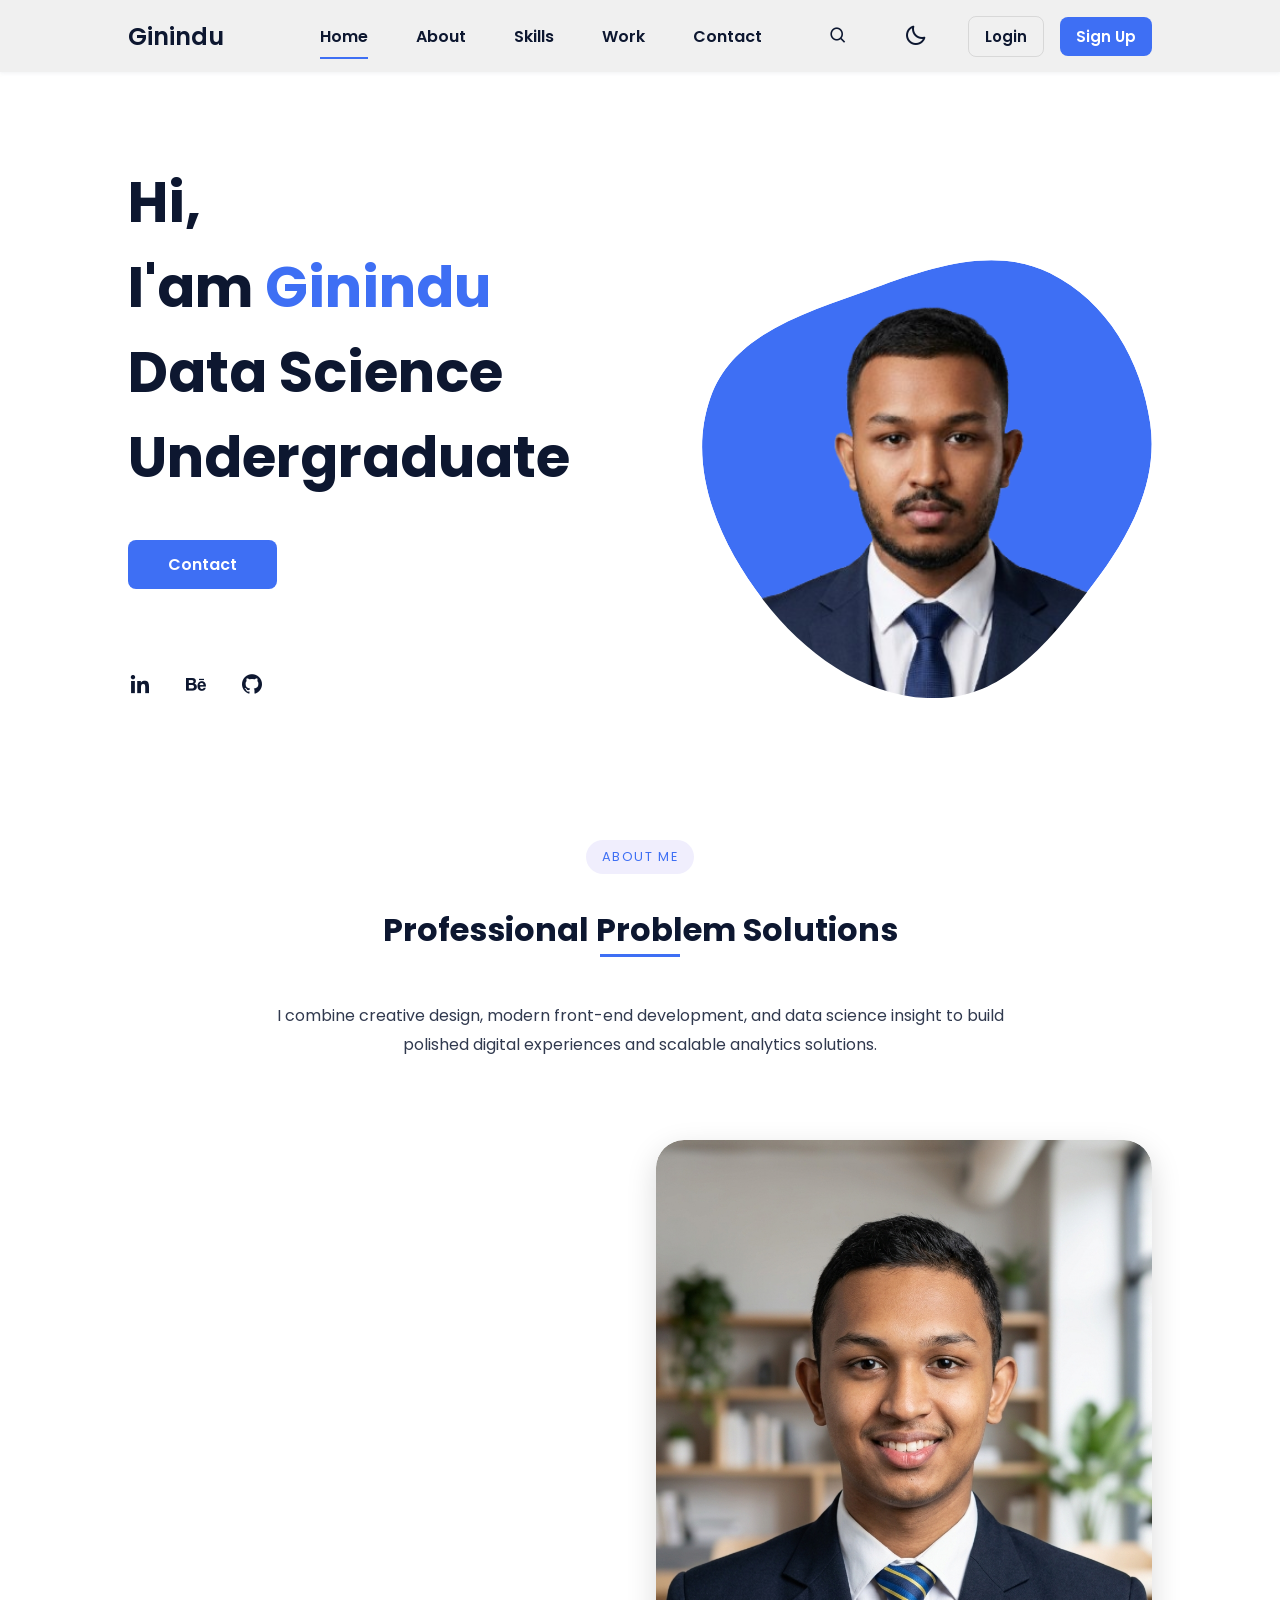
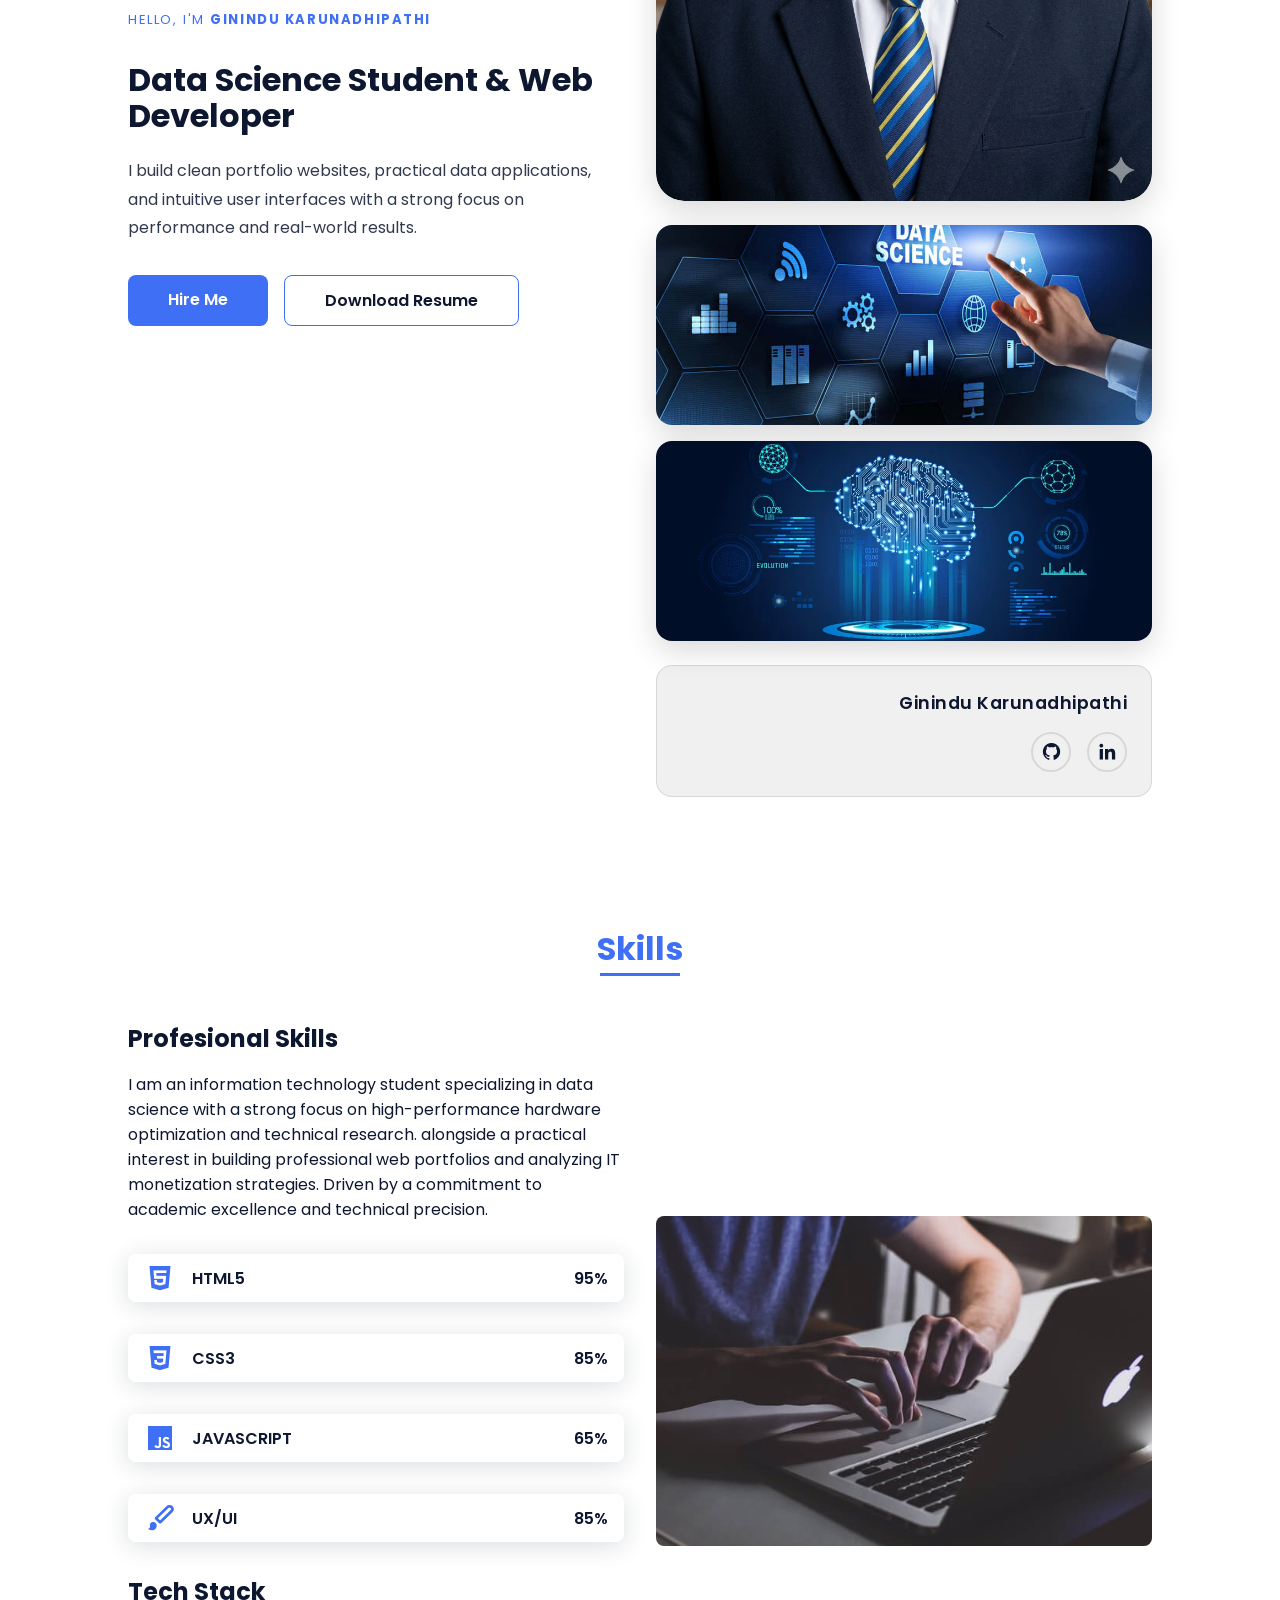
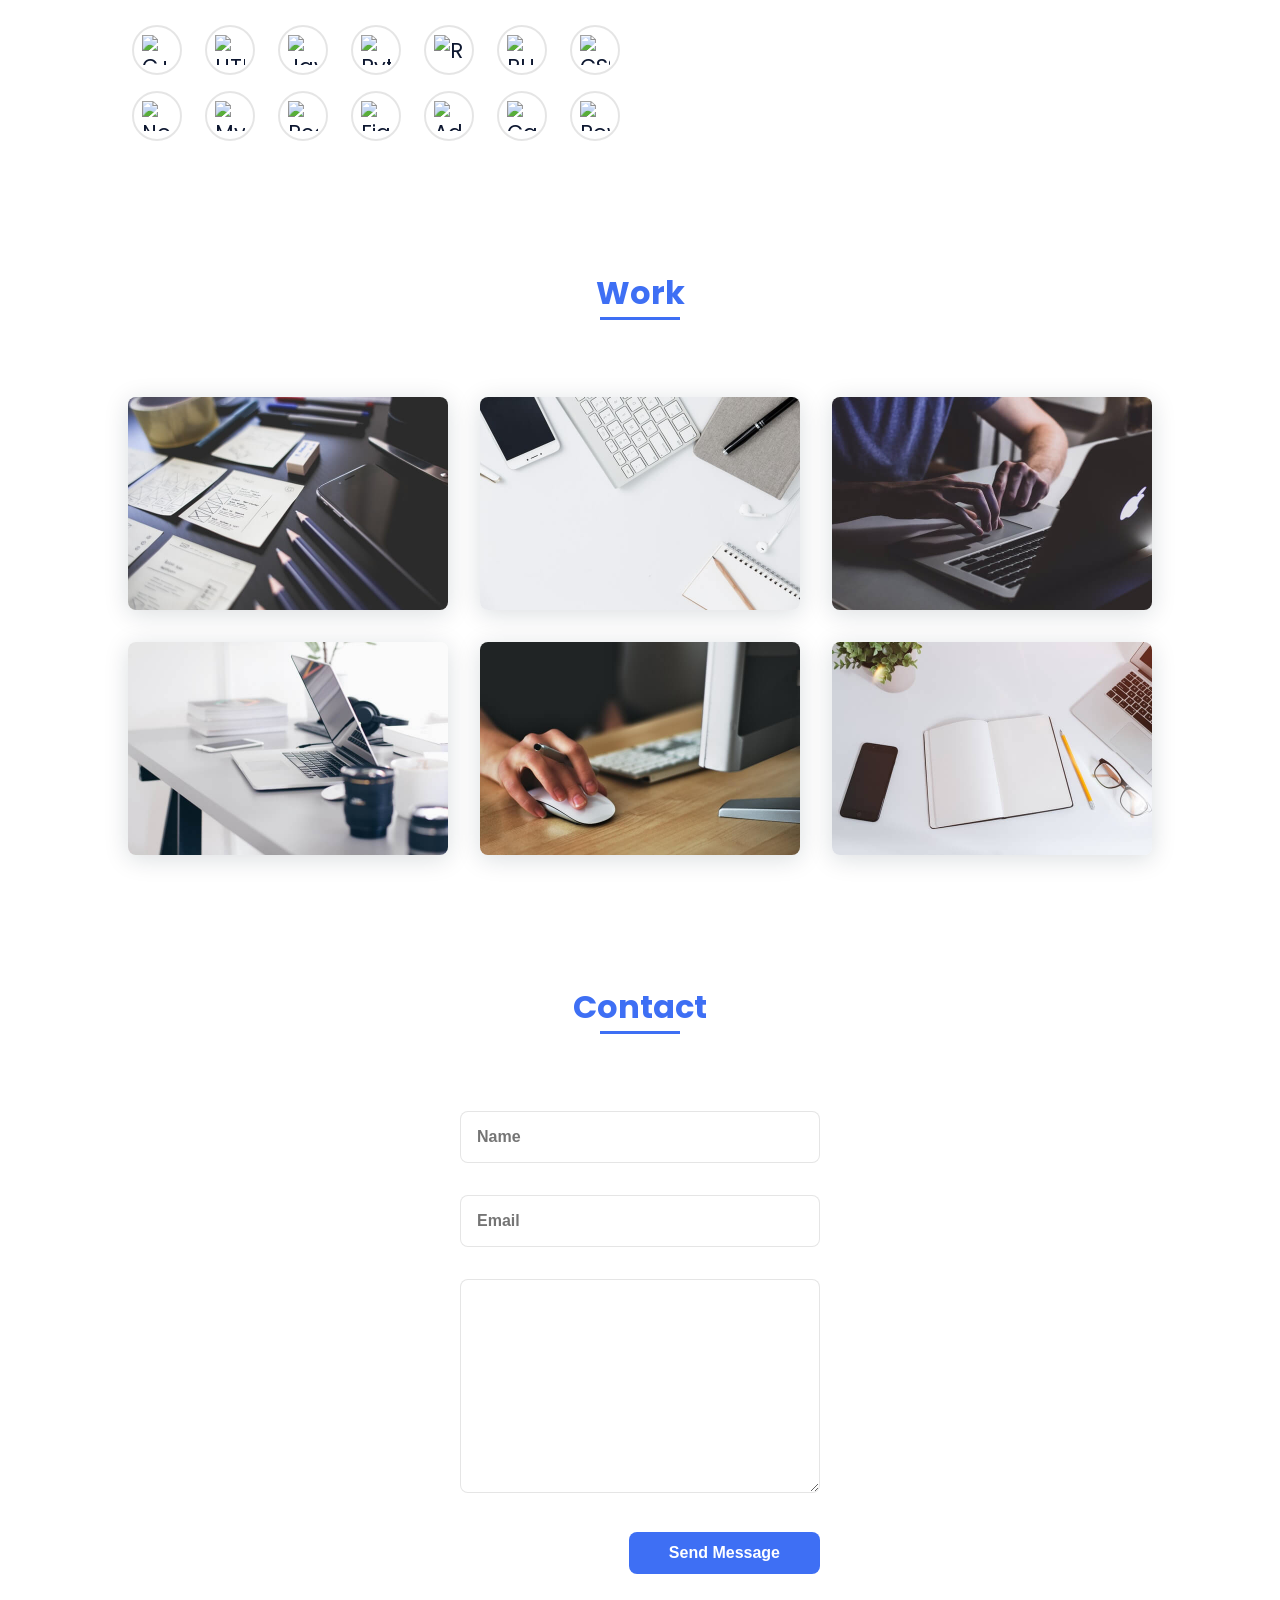
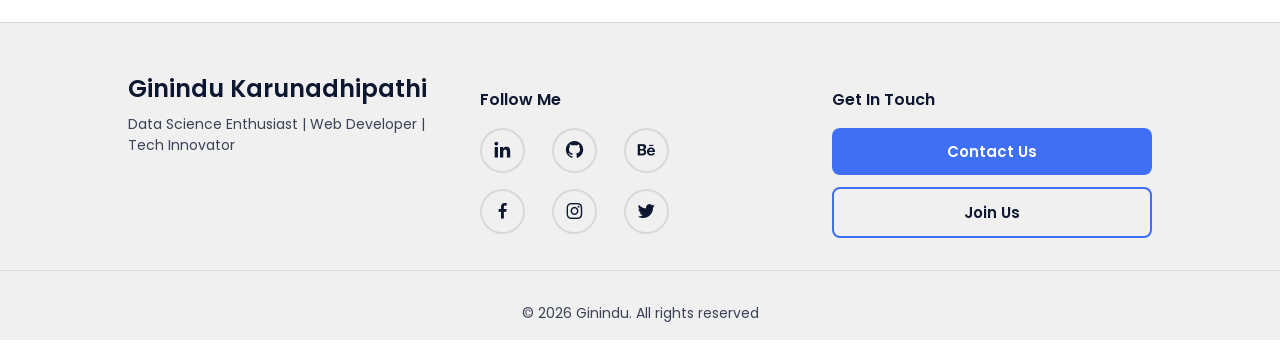
==== index.html @ 741366dd "Refactor About section markup and styles Simplify and modernize the About section: replace the verbo" ====
<!DOCTYPE html>
<html lang="en">
    <head>
        <meta charset="UTF-8">
        <meta name="viewport" content="width=device-width, initial-scale=1.0">

        <link rel="stylesheet" href="assets/css/styles.css">

        <!-- =====BOX ICONS===== -->
        <link href='https://cdn.jsdelivr.net/npm/boxicons@2.0.5/css/boxicons.min.css' rel='stylesheet'>

        <title>Portfolio website complete</title>
    </head>
    <body>
        <!--===== HEADER =====-->
        <header class="l-header">
            <nav class="nav bd-grid">
                <div class="nav__logo-container">
                    <a href="#" class="nav__logo">Ginindu</a>
                </div>

                <div class="nav__menu" id="nav-menu">
                    <ul class="nav__list">
                        <li class="nav__item"><a href="#home" class="nav__link active-link">Home</a></li>
                        <li class="nav__item"><a href="#about" class="nav__link">About</a></li>
                        <li class="nav__item"><a href="#skills" class="nav__link">Skills</a></li>
                        <li class="nav__item"><a href="#work" class="nav__link">Work</a></li>
                        <li class="nav__item"><a href="#contact" class="nav__link">Contact</a></li>
                    </ul>
                </div>

                <div class="nav__right">
                    <div class="nav__search">
                        <input type="text" placeholder="Search..." class="search__input" id="search-input">
                        <i class='bx bx-search search__icon' id="search-icon"></i>
                    </div>

                    <div class="nav__theme">
                        <button class="theme-toggle" id="theme-toggle" aria-label="Toggle theme">
                            <i class='bx bx-moon theme-icon' id="theme-icon"></i>
                        </button>
                    </div>

                    <div class="nav__auth">
                        <a href="login.html" class="nav__auth-link nav__auth-login">Login</a>
                        <a href="signup.html" class="nav__auth-link nav__auth-signup">Sign Up</a>
                    </div>
                </div>

                <div class="nav__toggle" id="nav-toggle">
                    <i class='bx bx-menu'></i>
                </div>
            </nav>
        </header>

        <main class="l-main">
            <!--===== HOME =====-->
            <section class="home bd-grid" id="home">
                <div class="home__data">
                    <h1 class="home__title">Hi,<br>I'am <span class="home__title-color">Ginindu</span><br> Data Science <br>Undergraduate</h1>

                    <a href="#" class="button">Contact</a>
                </div>

                <div class="home__social">
                    <a href="https://www.linkedin.com/in/ginindu-karunadhipathi/" target="_blank" class="home__social-icon">
                        <i class='bx bxl-linkedin'></i>
                    </a>
                    <a href="https://www.behance.net/ginindukarunadhipathi" target="_blank" class="home__social-icon"><i class='bx bxl-behance' ></i></a>
                    <a href="https://github.com/Ginindu" target="_blank" class="home__social-icon"><i class='bx bxl-github' ></i></a>
                </div>

                <div class="home__img">
    <svg class="home__blob" viewBox="0 0 479 467" xmlns="http://www.w3.org/2000/svg" xmlns:xlink="http://www.w3.org/1999/xlink">
        <mask id="mask0" mask-type="alpha">
            <path d="M9.19024 145.964C34.0253 76.5814 114.865 54.7299 184.111 29.4823C245.804 6.98884 311.86 -14.9503 370.735 14.143C431.207 44.026 467.948 107.508 477.191 174.311C485.897 237.229 454.931 294.377 416.506 344.954C373.74 401.245 326.068 462.801 255.442 466.189C179.416 469.835 111.552 422.137 65.1576 361.805C17.4835 299.81 -17.1617 219.583 9.19024 145.964Z"/>
        </mask>
        <g mask="url(#mask0)">
            <path d="M9.19024 145.964C34.0253 76.5814 114.865 54.7299 184.111 29.4823C245.804 6.98884 311.86 -14.9503 370.735 14.143C431.207 44.026 467.948 107.508 477.191 174.311C485.897 237.229 454.931 294.377 416.506 344.954C373.74 401.245 326.068 462.801 255.442 466.189C179.416 469.835 111.552 422.137 65.1576 361.805C17.4835 299.81 -17.1617 219.583 9.19024 145.964Z"/>
            
            <!-- Insert your image here -->
            <image class="home__blob-img" x="0" y="0" xlink:href="assets/img/perfil.png" />
        </g>
    </svg>
</div>
                    </svg>
                </div>
            </section>

            <!--===== ABOUT =====-->
            <section class="about section" id="about">
                <div class="about__header">
                    <span class="about__tag">About Me</span>
                    <h2 class="section-title about__title">Professional Problem Solutions</h2>
                    <p class="about__description">I combine creative design, modern front-end development, and data science insight to build polished digital experiences and scalable analytics solutions.</p>
                </div>

                <div class="about__container bd-grid">
                    <div class="about__content">
                        <p class="about__intro">Hello, I'm <strong>Ginindu Karunadhipathi</strong></p>
                        <h3 class="about__role">Data Science Student & Web Developer</h3>
                        <p class="about__text">I build clean portfolio websites, practical data applications, and intuitive user interfaces with a strong focus on performance and real-world results.</p>

                        <div class="about__actions">
                            <a href="#contact" class="button">Hire Me</a>
                            <a href="signup.html" class="button button--secondary">Download Resume</a>
                        </div>
                    </div>

                    <div class="about__side">
                        <div class="about__image-wrap">
                            <div class="about__image-bg"></div>
                            <img src="assets/img/about.png" alt="Ginindu" class="about__image">
                        </div>

                        <div class="about__banners">
                            <div class="about__banner about__banner--1">
                                <img src="assets/img/datascience.jpg" alt="Data Science" class="banner__img">
                            </div>
                            <div class="about__banner about__banner--2">
                                <img src="assets/img/artificial.jpg" alt="Artificial Intelligence" class="banner__img">
                            </div>
                        </div>

                        <div class="about__footer">
                            <h4 class="about__footer-name">Ginindu Karunadhipathi</h4>
                            <div class="about__footer-social">
                                <a href="https://github.com/Ginindu" target="_blank" class="footer-social-link" title="GitHub">
                                    <i class='bx bxl-github'></i>
                                </a>
                                <a href="https://www.linkedin.com/in/ginindu-karunadhipathi/" target="_blank" class="footer-social-link" title="LinkedIn">
                                    <i class='bx bxl-linkedin'></i>
                                </a>
                            </div>
                        </div>
                    </div>
                </div>
            </section>

            <!--===== SKILLS =====-->
            <section class="skills section" id="skills">
                <h2 class="section-title">Skills</h2>

                <div class="skills__container bd-grid">          
                    <div>
                        <h2 class="skills__subtitle">Profesional Skills</h2>
                        <p class="skills__text">I am an information technology student specializing in data science with a strong focus on high-performance hardware optimization and technical research. alongside a practical interest in building professional web portfolios and analyzing IT monetization strategies. Driven by a commitment to academic excellence and technical precision.</p>
                        <div class="skills__data">
                            <div class="skills__names">
                                <i class='bx bxl-html5 skills__icon'></i>
                                <span class="skills__name">HTML5</span>
                            </div>
                            <div class="skills__bar skills__html">

                            </div>
                            <div>
                                <span class="skills__percentage">95%</span>
                            </div>
                        </div>
                        <div class="skills__data">
                            <div class="skills__names">
                                <i class='bx bxl-css3 skills__icon'></i>
                                <span class="skills__name">CSS3</span>
                            </div>
                            <div class="skills__bar skills__css">
                                
                            </div>
                            <div>
                                <span class="skills__percentage">85%</span>
                            </div>
                        </div>
                        <div class="skills__data">
                            <div class="skills__names">
                                <i class='bx bxl-javascript skills__icon' ></i>
                                <span class="skills__name">JAVASCRIPT</span>
                            </div>
                            <div class="skills__bar skills__js">
                                
                            </div>
                            <div>
                                <span class="skills__percentage">65%</span>
                            </div>
                        </div>
                        <div class="skills__data">
                            <div class="skills__names">
                                <i class='bx bxs-paint skills__icon'></i>
                                <span class="skills__name">UX/UI</span>
                            </div>
                            <div class="skills__bar skills__ux">
                                
                            </div>
                            <div>
                                <span class="skills__percentage">85%</span>
                            </div>
                        </div>

                        <h2 class="skills__subtitle">Tech Stack</h2>
                        <div class="tech-stack__container bd-grid">
                            <div class="tech-item">
                                <img src="https://cdn.jsdelivr.net/gh/devicons/devicon/icons/cplusplus/cplusplus-original.svg" alt="C++" class="tech-logo">
                                <span class="tech-name">C++</span>
                            </div>
                            <div class="tech-item">
                                <img src="https://cdn.jsdelivr.net/gh/devicons/devicon/icons/html5/html5-original.svg" alt="HTML5" class="tech-logo">
                                <span class="tech-name">HTML5</span>
                            </div>
                            <div class="tech-item">
                                <img src="https://cdn.jsdelivr.net/gh/devicons/devicon/icons/javascript/javascript-original.svg" alt="JavaScript" class="tech-logo">
                                <span class="tech-name">JavaScript</span>
                            </div>
                            <div class="tech-item">
                                <img src="https://cdn.jsdelivr.net/gh/devicons/devicon/icons/python/python-original.svg" alt="Python" class="tech-logo">
                                <span class="tech-name">Python</span>
                            </div>
                            <div class="tech-item">
                                <img src="https://cdn.jsdelivr.net/gh/devicons/devicon/icons/r/r-original.svg" alt="R" class="tech-logo">
                                <span class="tech-name">R</span>
                            </div>
                            <div class="tech-item">
                                <img src="https://cdn.jsdelivr.net/gh/devicons/devicon/icons/php/php-original.svg" alt="PHP" class="tech-logo">
                                <span class="tech-name">PHP</span>
                            </div>
                            <div class="tech-item">
                                <img src="https://cdn.jsdelivr.net/gh/devicons/devicon/icons/css3/css3-original.svg" alt="CSS3" class="tech-logo">
                                <span class="tech-name">CSS3</span>
                            </div>
                            <div class="tech-item">
                                <img src="https://cdn.jsdelivr.net/gh/devicons/devicon/icons/nodejs/nodejs-original.svg" alt="NodeJS" class="tech-logo">
                                <span class="tech-name">NodeJS</span>
                            </div>
                            <div class="tech-item">
                                <img src="https://cdn.jsdelivr.net/gh/devicons/devicon/icons/mysql/mysql-original.svg" alt="MySQL" class="tech-logo">
                                <span class="tech-name">MySQL</span>
                            </div>
                            <div class="tech-item">
                                <img src="https://cdn.jsdelivr.net/gh/devicons/devicon/icons/react/react-original.svg" alt="React" class="tech-logo">
                                <span class="tech-name">React</span>
                            </div>
                            <div class="tech-item">
                                <img src="https://cdn.jsdelivr.net/gh/devicons/devicon/icons/figma/figma-original.svg" alt="Figma" class="tech-logo">
                                <span class="tech-name">Figma</span>
                            </div>
                            <div class="tech-item">
                                <img src="https://cdn.jsdelivr.net/gh/devicons/devicon/icons/photoshop/photoshop-plain.svg" alt="Adobe Photoshop" class="tech-logo">
                                <span class="tech-name">Adobe Photoshop</span>
                            </div>
                            <div class="tech-item">
                                <img src="https://cdn.jsdelivr.net/gh/devicons/devicon/icons/canva/canva-original.svg" alt="Canva" class="tech-logo">
                                <span class="tech-name">Canva</span>
                            </div>
                            <div class="tech-item">
                                <img src="https://cdn.jsdelivr.net/npm/simple-icons/icons/powerbi.svg" alt="Power BI" class="tech-logo">
                                <span class="tech-name">Power BI</span>
                            </div>
                        </div>
                    </div>
                    
                    <div>              
                        <img src="assets/img/work3.jpg" alt="" class="skills__img">
                    </div>
                </div>
            </section>

            <!--===== WORK =====-->
            <section class="work section" id="work">
                <h2 class="section-title">Work</h2>

                <div class="work__container bd-grid">
                    <a href="" class="work__img">
                        <img src="assets/img/work1.jpg" alt="">
                    </a>
                    <a href="" class="work__img">
                        <img src="assets/img/work2.jpg" alt="">
                    </a>
                    <a href="" class="work__img">
                        <img src="assets/img/work3.jpg" alt="">
                    </a>
                    <a href="" class="work__img">
                        <img src="assets/img/work4.jpg" alt="">
                    </a>
                    <a href="" class="work__img">
                        <img src="assets/img/work5.jpg" alt="">
                    </a>
                    <a href="" class="work__img">
                        <img src="assets/img/work6.jpg" alt="">
                    </a>
                </div>
            </section>

            <!--===== CONTACT =====-->
            <section class="contact section" id="contact">
                <h2 class="section-title">Contact</h2>

                <div class="contact__container bd-grid">
                    <form action="" class="contact__form">
                        <input type="text" placeholder="Name" class="contact__input">
                        <input type="mail" placeholder="Email" class="contact__input">
                        <textarea name="" id="" cols="0" rows="10" class="contact__input"></textarea>
                        <input type="button" value="Send Message" class="contact__button button">
                    </form>
                </div>
            </section>
        </main>

        <!--===== FOOTER =====-->
        <footer class="footer">
            <div class="footer__container bd-grid">
                <div class="footer__content">
                    <p class="footer__title">Ginindu Karunadhipathi</p>
                    <p class="footer__subtitle">Data Science Enthusiast | Web Developer | Tech Innovator</p>
                </div>

                <div class="footer__social">
                    <h3 class="footer__section-title">Follow Me</h3>
                    <div class="footer__links">
                        <a href="https://www.linkedin.com/in/ginindu-karunadhipathi/" target="_blank" class="footer__icon" title="LinkedIn">
                            <i class='bx bxl-linkedin'></i>
                        </a>
                        <a href="https://github.com/Ginindu" target="_blank" class="footer__icon" title="GitHub">
                            <i class='bx bxl-github'></i>
                        </a>
                        <a href="https://www.behance.net/ginindukarunadhipathi" target="_blank" class="footer__icon" title="Behance">
                            <i class='bx bxl-behance'></i>
                        </a>
                        <a href="#" class="footer__icon" title="Facebook">
                            <i class='bx bxl-facebook'></i>
                        </a>
                        <a href="#" class="footer__icon" title="Instagram">
                            <i class='bx bxl-instagram'></i>
                        </a>
                        <a href="#" class="footer__icon" title="Twitter">
                            <i class='bx bxl-twitter'></i>
                        </a>
                    </div>
                </div>

                <div class="footer__actions">
                    <h3 class="footer__section-title">Get In Touch</h3>
                    <div class="footer__buttons">
                        <a href="#contact" class="button footer__button footer__button--primary">Contact Us</a>
                        <a href="signup.html" class="button footer__button footer__button--secondary">Join Us</a>
                    </div>
                </div>
            </div>

            <div class="footer__bottom">
                <p class="footer__copy">&#169; 2026 Ginindu. All rights reserved</p>
            </div>
        </footer>


        <!--===== SCROLL REVEAL =====-->
        <script src="https://unpkg.com/scrollreveal"></script>

        <!--===== MAIN JS =====-->
        <script src="assets/js/main.js"></script>
    </body>
</html>
---- assets/css/styles.css ----
/*===== GOOGLE FONTS =====*/
@import url("https://fonts.googleapis.com/css2?family=Poppins:wght@400;600;700&display=swap");
/*===== VARIABLES CSS =====*/
:root {
  --header-height: 3rem;
  --font-semi: 600;
  /*===== Colores =====*/
  /*Purple 260 - Red 355 - Blue 224 - Pink 340*/
  /* HSL color mode */
  --hue-color: 224;
  --first-color: hsl(var(--hue-color), 89%, 60%);
  --second-color: hsl(var(--hue-color), 56%, 12%);
  /*===== Theme Colors =====*/
  --bg-color: #ffffff;
  --text-color: hsl(var(--hue-color), 56%, 12%);
  --nav-bg: #f5f5f5;
  --section-bg: #ffffff;
  --header-footer-bg: #f0f0f0;
  --border-color: rgba(0, 0, 0, 0.1);
  /*===== Fuente y tipografia =====*/
  --body-font: "Poppins", sans-serif;
  --big-font-size: 2rem;
  --h2-font-size: 1.25rem;
  --normal-font-size: .938rem;
  --smaller-font-size: .75rem;
  /*===== Margenes =====*/
  --mb-2: 1rem;
  --mb-4: 2rem;
  --mb-5: 2.5rem;
  --mb-6: 3rem;
  /*===== z index =====*/
  --z-back: -10;
  --z-fixed: 100;
}

/*===== DARK THEME =====*/
[data-theme="dark"] {
  --bg-color: #1a1a1a;
  --text-color: #ffffff;
  --nav-bg: #0f0f0f;
  --section-bg: #2a2a2a;
  --header-footer-bg: #1a1a1a;
  --border-color: rgba(255, 255, 255, 0.1);
}

[data-theme="dark"] .home__social-icon {
  color: var(--text-color);
}

[data-theme="dark"] .footer__icon {
  border-color: rgba(255, 255, 255, 0.2);
}

[data-theme="dark"] .tech-logo {
  filter: brightness(1.2);
}

[data-theme="dark"] .tech-item {
  border-color: rgba(255, 255, 255, 0.2);
}

@media screen and (min-width: 968px) {
  :root {
    --big-font-size: 3.5rem;
    --h2-font-size: 2rem;
    --normal-font-size: 1rem;
    --smaller-font-size: .875rem;
  }
}

/*===== BASE =====*/
*, ::before, ::after {
  box-sizing: border-box;
}

html {
  scroll-behavior: smooth;
}

body {
  margin: var(--header-height) 0 0 0;
  font-family: var(--body-font);
  font-size: var(--normal-font-size);
  color: var(--text-color);
  background-color: var(--bg-color);
  transition: background-color 0.3s ease, color 0.3s ease;
}

h1, h2, p {
  margin: 0;
}

ul {
  margin: 0;
  padding: 0;
  list-style: none;
}

a {
  text-decoration: none;
}

img {
  max-width: 100%;
  height: auto;
  display: block;
}

/*===== CLASS CSS ===== */
.section-title {
  position: relative;
  font-size: var(--h2-font-size);
  color: var(--first-color);
  margin-top: var(--mb-2);
  margin-bottom: var(--mb-4);
  text-align: center;
}
.section-title::after {
  position: absolute;
  content: "";
  width: 64px;
  height: 0.18rem;
  left: 0;
  right: 0;
  margin: auto;
  top: 2rem;
  background-color: var(--first-color);
}

.section {
  padding-top: 3rem;
  padding-bottom: 2rem;
  background-color: var(--section-bg);
  transition: background-color 0.3s ease;
}

/*===== LAYOUT =====*/
.bd-grid {
  max-width: 1024px;
  display: grid;
  margin-left: var(--mb-2);
  margin-right: var(--mb-2);
}

.l-header {
  width: 100%;
  position: fixed;
  top: 0;
  left: 0;
  z-index: var(--z-fixed);
  background-color: var(--header-footer-bg);
  box-shadow: 0 1px 4px rgba(146, 161, 176, 0.15);
  transition: background-color 0.3s ease, box-shadow 0.3s ease;
}

/*===== NAV =====*/
.nav {
  height: var(--header-height);
  display: grid;
  grid-template-columns: auto 1fr auto auto;
  align-items: center;
  font-weight: var(--font-semi);
  gap: 1rem;
}
@media screen and (max-width: 767px) {
  .nav {
    grid-template-columns: auto 1fr auto;
  }
  .nav__menu {
    position: fixed;
    top: var(--header-height);
    right: -100%;
    width: 80%;
    height: 100%;
    padding: 2rem;
    background-color: var(--section-bg);
    transition: 0.5s;
  }
  .nav__right {
    display: none;
  }
}
.nav__item {
  margin-bottom: var(--mb-4);
}
.nav__link {
  position: relative;
  color: var(--text-color);
}
.nav__link:hover {
  position: relative;
}
.nav__link:hover::after {
  position: absolute;
  content: "";
  width: 100%;
  height: 0.18rem;
  left: 0;
  top: 2rem;
  background-color: var(--first-color);
}
.nav__logo-container {
  display: flex;
  align-items: center;
}

.nav__logo {
  font-size: 1.5rem;
  font-weight: var(--font-semi);
  color: var(--text-color);
  text-decoration: none;
  transition: color 0.3s ease;
}

.nav__logo:hover {
  color: var(--first-color);
}

.nav__right {
  display: flex;
  align-items: center;
  gap: 1rem;
}
.nav__toggle {
  color: var(--text-color);
  font-size: 1.5rem;
  cursor: pointer;
}

/*===== SEARCH =====*/
.nav__search {
  display: flex;
  align-items: center;
  position: relative;
}

.search__input {
  padding: 0.5rem 2.5rem 0.5rem 0.75rem;
  border: 1px solid var(--border-color);
  border-radius: 0.5rem;
  background-color: var(--bg-color);
  color: var(--text-color);
  font-size: var(--normal-font-size);
  outline: none;
  width: 0;
  opacity: 0;
  transition: width 0.4s ease, opacity 0.4s ease, border-color 0.3s ease, background-color 0.3s ease, color 0.3s ease;
  pointer-events: none;
}

.search__input::placeholder {
  color: var(--text-color);
  opacity: 0.6;
}

.nav__search:hover .search__input,
.nav__search.active .search__input {
  width: 250px;
  opacity: 1;
  pointer-events: auto;
  background-color: var(--section-bg);
  border-color: var(--first-color);
}

.search__input:focus {
  box-shadow: 0 0 0 3px rgba(108, 92, 231, 0.2);
}

.search__icon {
  position: absolute;
  right: 0.5rem;
  color: var(--text-color);
  cursor: pointer;
  font-size: 1.2rem;
  transition: color 0.3s ease;
  padding: 0.5rem;
  z-index: 10;
}

.search__icon:hover {
  color: var(--first-color);
  transform: scale(1.1);
}

/*===== THEME TOGGLE =====*/
.nav__theme {
  margin-left: 1rem;
}

.theme-toggle {
  background: none;
  border: none;
  cursor: pointer;
  padding: 0.5rem;
  border-radius: 50%;
  transition: background-color 0.3s ease;
}

.theme-toggle:hover {
  background-color: rgba(0, 0, 0, 0.1);
}

[data-theme="dark"] .theme-toggle:hover {
  background-color: rgba(255, 255, 255, 0.1);
}

.theme-icon {
  font-size: 1.5rem;
  color: var(--text-color);
  transition: transform 0.3s ease;
}

.theme-toggle:hover .theme-icon {
  transform: scale(1.1);
}

/*===== AUTH NAVIGATION =====*/
.nav__auth {
  display: flex;
  align-items: center;
  gap: 1rem;
  margin-left: 1rem;
}

.nav__auth-link {
  padding: 0.5rem 1rem;
  border-radius: 0.5rem;
  text-decoration: none;
  font-weight: var(--font-semi);
  font-size: 0.938rem;
  transition: all 0.3s ease;
}

.nav__auth-login {
  color: var(--text-color);
  border: 1px solid var(--border-color);
}

.nav__auth-login:hover {
  border-color: var(--first-color);
  color: var(--first-color);
}

.nav__auth-signup {
  background-color: var(--first-color);
  color: #fff;
}

.nav__auth-signup:hover {
  transform: translateY(-2px);
  box-shadow: 0 5px 15px rgba(108, 92, 231, 0.4);
}

@media screen and (max-width: 767px) {
  .nav__auth {
    display: none;
  }
}

/*Active menu*/
.active-link::after {
  position: absolute;
  content: "";
  width: 100%;
  height: 0.18rem;
  left: 0;
  top: 2rem;
  background-color: var(--first-color);
}

/*=== Show menu ===*/
.show {
  right: 0;
}

/*===== HOME =====*/
.home {
  position: relative;
  row-gap: 5rem;
  padding: 4rem 0 5rem;
}
.home__data {
  align-self: center;
}
.home__title {
  font-size: var(--big-font-size);
  margin-bottom: var(--mb-5);
}
.home__title-color {
  color: var(--first-color);
}
.home__social {
  display: flex;
  flex-direction: column;
}
.home__social-icon {
  width: max-content;
  margin-bottom: var(--mb-2);
  font-size: 1.5rem;
  color: var(--text-color);
}
.home__social-icon:hover {
  color: var(--first-color);
}
.home__img {
  position: absolute;
  right: 0;      /* Keeps it on the right edge */
  bottom: 0;     /* Keeps it at the bottom of the home section */
  width: 260px;  /* Base width for mobile */
  display: flex;
  justify-content: flex-end; /* Ensures content inside is right-aligned */

}
.home__blob-img {
    width: 100%; /* Change from fixed 479px to 100% */
    height: auto;
    transform: translateY(10px) scale(1.05); /* Slightly adjusted for better centering */
    transform-origin: center;
}

.home__blob {
    width: 100%; /* Let the container .home__img control the size */
    height: auto;
    align-items: end;
}
    

.home__blob {
    width: 450px; /* Adjust this to change the overall size of the blob on the page */
    fill: var(--first-color); /* This ensures the background path stays blue */
}

/*BUTTONS*/
.button {
  display: inline-block;
  background-color: var(--first-color);
  color: #fff;
  padding: 0.75rem 2.5rem;
  font-weight: var(--font-semi);
  border-radius: 0.5rem;
  transition: 0.3s;
}
.button:hover {
  box-shadow: 0px 10px 36px rgba(0, 0, 0, 0.15);
}

/* ===== ABOUT =====*/
.about {
  background-color: var(--section-bg);
  color: var(--text-color);
  transition: background-color 0.3s ease, color 0.3s ease;
}

.about__header {
  text-align: center;
  max-width: 760px;
  margin: 0 auto 3rem;
}

.about__tag {
  display: inline-flex;
  padding: 0.5rem 1rem;
  border-radius: 999px;
  background-color: rgba(108, 92, 231, 0.1);
  color: var(--first-color);
  font-size: 0.8rem;
  letter-spacing: 0.12em;
  text-transform: uppercase;
  margin-bottom: 1rem;
  transition: background-color 0.3s ease, color 0.3s ease;
}

.about__title {
  color: var(--text-color);
  margin-bottom: 1rem;
}

.about__description {
  color: var(--text-color);
  opacity: 0.85;
  line-height: 1.8;
}

.about__container {
  display: grid;
  gap: 2rem;
  align-items: center;
  grid-template-columns: 1fr;
  text-align: left;
}

.about__content {
  max-width: 540px;
}

.about__intro {
  color: var(--first-color);
  margin-bottom: 1rem;
  text-transform: uppercase;
  letter-spacing: 0.12em;
  font-size: 0.82rem;
}

.about__role {
  font-size: 2rem;
  margin-bottom: 1.5rem;
  color: var(--text-color);
  line-height: 1.1;
}

.about__text {
  color: var(--text-color);
  opacity: 0.85;
  line-height: 1.8;
  margin-bottom: 2rem;
}

.about__actions {
  display: flex;
  gap: 1rem;
  flex-wrap: wrap;
}

.button--secondary {
  background-color: transparent;
  color: var(--text-color);
  border: 1px solid var(--first-color);
  transition: all 0.3s ease;
}

.button--secondary:hover {
  background-color: var(--first-color);
  color: #fff;
}

.about__image-wrap {
  position: relative;
  border-radius: 1.75rem;
  overflow: hidden;
  min-height: 360px;
  background: linear-gradient(135deg, var(--section-bg), var(--bg-color));
  box-shadow: 0 10px 30px rgba(0, 0, 0, 0.15);
  transition: box-shadow 0.3s ease;
}

.about__image-bg {
  position: absolute;
  inset: 0;
  background: radial-gradient(circle at center, rgba(108, 92, 231, 0.08), transparent 42%);
}

.about__image {
  position: relative;
  width: 100%;
  height: 100%;
  object-fit: cover;
  border-radius: 1.75rem;
}

@media screen and (min-width: 768px) {
  .about__container {
    grid-template-columns: 1.1fr 0.9fr;
  }
}

@media screen and (max-width: 767px) {
  .about__container {
    text-align: center;
  }

  .about__actions {
    justify-content: center;
  }
}

.about__side {
  display: flex;
  flex-direction: column;
  gap: 1.5rem;
}

.about__banners {
  display: grid;
  grid-template-columns: 1fr;
  gap: 1rem;
}

.about__banner {
  position: relative;
  overflow: hidden;
  border-radius: 1rem;
  height: 200px;
  box-shadow: 0 10px 30px rgba(0, 0, 0, 0.15);
  animation: sweepRight 0.8s ease-out forwards;
  transition: box-shadow 0.3s ease;
}

.about__banner--1 {
  animation-delay: 0.1s;
}

.about__banner--2 {
  animation-delay: 0.3s;
}

@keyframes sweepRight {
  from {
    opacity: 0;
    transform: translateX(-100%);
  }
  to {
    opacity: 1;
    transform: translateX(0);
  }
}

.banner__img {
  width: 100%;
  height: 100%;
  object-fit: cover;
  transition: transform 0.3s ease;
}

.about__banner:hover .banner__img {
  transform: scale(1.05);
}

.about__footer {
  padding: 1.5rem;
  background-color: var(--header-footer-bg);
  border-radius: 1rem;
  border: 1px solid var(--border-color);
  text-align: right;
  transition: background-color 0.3s ease, border-color 0.3s ease;
}

.about__footer-name {
  color: var(--text-color);
  margin: 0 0 1rem 0;
  font-size: 1.1rem;
  font-weight: 600;
  letter-spacing: 0.5px;
}

.about__footer-social {
  display: flex;
  gap: 1rem;
  justify-content: flex-end;
}

.footer-social-link {
  display: inline-flex;
  align-items: center;
  justify-content: center;
  width: 40px;
  height: 40px;
  border: 2px solid var(--border-color);
  border-radius: 50%;
  color: var(--text-color);
  font-size: 1.3rem;
  text-decoration: none;
  transition: all 0.3s ease;
}

.footer-social-link:hover {
  border-color: var(--first-color);
  color: var(--first-color);
  transform: translateY(-3px);
  box-shadow: 0 5px 15px rgba(108, 92, 231, 0.3);
}

[data-theme="dark"] .about__image-wrap {
  background: linear-gradient(135deg, #0f182d, #0a101e);
  box-shadow: 0 26px 70px rgba(0, 0, 0, 0.35);
}

[data-theme="dark"] .about__banner {
  box-shadow: 0 10px 30px rgba(0, 0, 0, 0.3);
}

/* ===== SKILLS =====*/
.skills__container {
  row-gap: 2rem;
  text-align: center;
}
.skills__subtitle {
  margin-bottom: var(--mb-2);
}
.skills__text {
  margin-bottom: var(--mb-4);
}
.skills__data {
  display: flex;
  justify-content: space-between;
  align-items: center;
  position: relative;
  font-weight: var(--font-semi);
  padding: 0.5rem 1rem;
  margin-bottom: var(--mb-4);
  border-radius: 0.5rem;
  box-shadow: 0px 4px 25px rgba(14, 36, 49, 0.15);
}
.skills__icon {
  font-size: 2rem;
  margin-right: var(--mb-2);
  color: var(--first-color);
}
.skills__names {
  display: flex;
  align-items: center;
}
.skills__bar {
  position: absolute;
  left: 0;
  bottom: 0;
  background-color: var(--first-color);
  height: 0.25rem;
  border-radius: 0.5rem;
  z-index: var(--z-back);
}
.skills__html {
  width: 95%;
}
.skills__css {
  width: 85%;
}
.skills__js {
  width: 65%;
}
.skills__ux {
  width: 85%;
}
.skills__img {
  border-radius: 0.5rem;
}

/* ===== TECH STACK =====*/
.tech-stack__container {
  display: grid;
  grid-template-columns: repeat(7, 1fr);
  gap: 1rem;
  justify-items: center;
  max-width: 600px;
  margin: 0 auto;
}

.tech-item {
  display: flex;
  align-items: center;
  justify-content: center;
  width: 50px;
  height: 50px;
  border: 2px solid var(--border-color);
  border-radius: 50%;
  color: var(--text-color);
  font-size: 1.3rem;
  text-decoration: none;
  transition: all 0.3s ease;
}

.tech-item:hover {
  border-color: var(--first-color);
  color: var(--first-color);
  transform: translateY(-5px);
  box-shadow: 0 5px 15px rgba(108, 92, 231, 0.3);
}

.tech-logo {
  width: 30px;
  height: 30px;
  filter: grayscale(0%);
  transition: filter 0.3s ease;
}

.tech-item:hover .tech-logo {
  filter: grayscale(0%) brightness(1.1);
}

.tech-name {
  display: none; /* Hide the name to make it like footer icons */
}

/* ===== WORK =====*/
.work__container {
  row-gap: 2rem;
}
.work__img {
  box-shadow: 0px 4px 25px rgba(14, 36, 49, 0.15);
  border-radius: 0.5rem;
  overflow: hidden;
}
.work__img img {
  transition: 1s;
}
.work__img img:hover {
  transform: scale(1.1);
}

/* ===== CONTACT =====*/
.contact__input {
  width: 100%;
  font-size: var(--normal-font-size);
  font-weight: var(--font-semi);
  padding: 1rem;
  border-radius: 0.5rem;
  border: 1.5px solid var(--border-color);
  outline: none;
  margin-bottom: var(--mb-4);
  background-color: var(--bg-color);
  color: var(--text-color);
  transition: border-color 0.3s ease, background-color 0.3s ease, color 0.3s ease;
}
.contact__button {
  display: block;
  border: none;
  outline: none;
  font-size: var(--normal-font-size);
  cursor: pointer;
  margin-left: auto;
}

/* ===== FOOTER =====*/
.footer {
  background-color: var(--header-footer-bg);
  color: var(--text-color);
  border-top: 1px solid var(--border-color);
  transition: background-color 0.3s ease, color 0.3s ease, border-color 0.3s ease;
  padding: 3rem 0 1rem;
}

.footer__container {
  display: grid;
  grid-template-columns: repeat(auto-fit, minmax(250px, 1fr));
  gap: 2rem;
  margin-bottom: 2rem;
}

.footer__content {
  text-align: left;
}

.footer__title {
  font-size: 1.5rem;
  font-weight: var(--font-semi);
  margin-bottom: 0.5rem;
  color: var(--text-color);
}

.footer__subtitle {
  font-size: 0.875rem;
  color: var(--text-color);
  opacity: 0.8;
  line-height: 1.5;
}

.footer__section-title {
  font-size: 1rem;
  font-weight: var(--font-semi);
  margin-bottom: 1rem;
  color: var(--text-color);
}

.footer__social {
  text-align: left;
}

.footer__links {
  display: grid;
  grid-template-columns: repeat(3, 1fr);
  gap: 1rem;
  max-width: 200px;
}

.footer__icon {
  display: inline-flex;
  align-items: center;
  justify-content: center;
  width: 45px;
  height: 45px;
  border: 2px solid var(--border-color);
  border-radius: 50%;
  color: var(--text-color);
  font-size: 1.3rem;
  text-decoration: none;
  transition: all 0.3s ease;
}

.footer__icon:hover {
  border-color: var(--first-color);
  color: var(--first-color);
  transform: translateY(-5px);
  box-shadow: 0 5px 15px rgba(108, 92, 231, 0.3);
}

.footer__actions {
  text-align: left;
}

.footer__buttons {
  display: flex;
  flex-direction: column;
  gap: 0.75rem;
}

.footer__button {
  display: inline-block;
  padding: 0.75rem 1.5rem;
  border-radius: 0.5rem;
  text-align: center;
  text-decoration: none;
  font-weight: var(--font-semi);
  font-size: 0.938rem;
  transition: all 0.3s ease;
  border: none;
  cursor: pointer;
}

.footer__button--primary {
  background-color: var(--first-color);
  color: #fff;
}

.footer__button--primary:hover {
  transform: translateY(-3px);
  box-shadow: 0 8px 20px rgba(108, 92, 231, 0.4);
}

.footer__button--secondary {
  background-color: transparent;
  color: var(--text-color);
  border: 2px solid var(--first-color);
}

.footer__button--secondary:hover {
  background-color: var(--first-color);
  color: #fff;
  transform: translateY(-3px);
  box-shadow: 0 8px 20px rgba(108, 92, 231, 0.4);
}

.footer__bottom {
  text-align: center;
  padding-top: 2rem;
  border-top: 1px solid var(--border-color);
}

.footer__copy {
  font-size: var(--smaller-font-size);
  color: var(--text-color);
  opacity: 0.8;
}

/* ===== FOOTER RESPONSIVE ===== */
@media screen and (max-width: 767px) {
  .footer__container {
    grid-template-columns: 1fr;
    gap: 1.5rem;
    text-align: center;
  }

  .footer__content,
  .footer__social,
  .footer__actions {
    text-align: center;
  }

  .footer__links {
    justify-content: center;
    display: grid;
    grid-template-columns: repeat(3, 1fr);
    gap: 1rem;
    max-width: 200px;
    margin: 0 auto;
  }

  .footer__buttons {
    flex-direction: row;
    justify-content: center;
    gap: 0.5rem;
  }

  .footer__button {
    padding: 0.65rem 1.25rem;
    font-size: 0.875rem;
  }

  .footer {
    padding: 2rem 0 0.75rem;
  }

  .footer__bottom {
    padding-top: 1.5rem;
  }
}

@media screen and (max-width: 480px) {
  .footer__container {
    grid-template-columns: 1fr;
  }

  .footer__title {
    font-size: 1.25rem;
  }

  .footer__section-title {
    font-size: 0.938rem;
  }

  .footer__links {
    gap: 0.75rem;
    display: grid;
    grid-template-columns: repeat(3, 1fr);
    max-width: 160px;
    margin: 0 auto;
  }

  .footer__icon {
    width: 40px;
    height: 40px;
    font-size: 1.1rem;
    border-width: 1.5px;
  }

  .footer__buttons {
    flex-direction: column;
    gap: 0.5rem;
  }

  .footer__button {
    width: 100%;
    padding: 0.6rem 1rem;
  }
}

@media screen and (max-width: 768px) {
  .tech-stack__container {
    grid-template-columns: repeat(4, 1fr);
    gap: 0.75rem;
  }

  .tech-item {
    width: 45px;
    height: 45px;
  }

  .tech-logo {
    width: 25px;
    height: 25px;
  }
}

@media screen and (max-width: 480px) {
  .tech-stack__container {
    grid-template-columns: repeat(3, 1fr);
    gap: 0.5rem;
  }

  .tech-item {
    width: 40px;
    height: 40px;
  }

  .tech-logo {
    width: 20px;
    height: 20px;
  }
}

/* ===== MEDIA QUERIES=====*/
@media screen and (max-width: 320px) {
  .home {
    row-gap: 2rem;
  }
  .home__img {
    width: 200px;
  }
}
@media screen and (min-width: 576px) {
  .home {
    padding: 4rem 0 2rem;
  }
  .home__social {
    padding-top: 0;
    padding-bottom: 2.5rem;
    flex-direction: row;
    align-self: flex-end;
  }
  .home__social-icon {
    margin-bottom: 0;
    margin-right: var(--mb-4);
  }
  .home__img {
    width: 300px;
    bottom: 25%;
  }
  .about__container {
    grid-template-columns: repeat(2, 1fr);
    align-items: center;
    text-align: initial;
  }
  .skills__container {
    grid-template-columns: 0.7fr;
    justify-content: center;
    column-gap: 1rem;
  }
  .work__container {
    grid-template-columns: repeat(2, 1fr);
    column-gap: 2rem;
    padding-top: 2rem;
  }
  .contact__form {
    width: 360px;
    padding-top: 2rem;
  }
  .contact__container {
    justify-items: center;
  }
}
@media screen and (min-width: 768px) {
  body {
    margin: 0;
  }
  .section {
    padding-top: 4rem;
    padding-bottom: 3rem;
  }
  .section-title {
    margin-bottom: var(--mb-6);
  }
  .section-title::after {
    width: 80px;
    top: 3rem;
  }
  .nav {
    height: calc(var(--header-height) + 1.5rem);
    grid-template-columns: auto 1fr auto;
  }
  .nav__list {
    display: flex;
    padding-top: 0;
    justify-content: center;
  }
  .nav__item {
    margin-left: var(--mb-6);
    margin-bottom: 0;
  }
  .nav__toggle {
    display: none;
  }
  .nav__link {
    color: var(--text-color);
  }
  .home {
    padding: 8rem 0 2rem;
  }
  .home__img {
    width: 400px;
    bottom: 10%;
  }
  .about__container {
    padding-top: 2rem;
  }
  .about__img img {
    width: 300px;
  }
  .about__highlights {
    grid-template-columns: repeat(2, 1fr);
    gap: 1.5rem;
  }
  .skills__container {
    grid-template-columns: repeat(2, 1fr);
    column-gap: 2rem;
    align-items: center;
    text-align: initial;
  }
  .work__container {
    grid-template-columns: repeat(3, 1fr);
    column-gap: 2rem;
  }
}
@media screen and (min-width: 992px) {
  .bd-grid {
    margin-left: auto;
    margin-right: auto;
  }
  .home {
    padding: 10rem 0 2rem;
  }
  .home__img {
    width: 450px;
  }
}
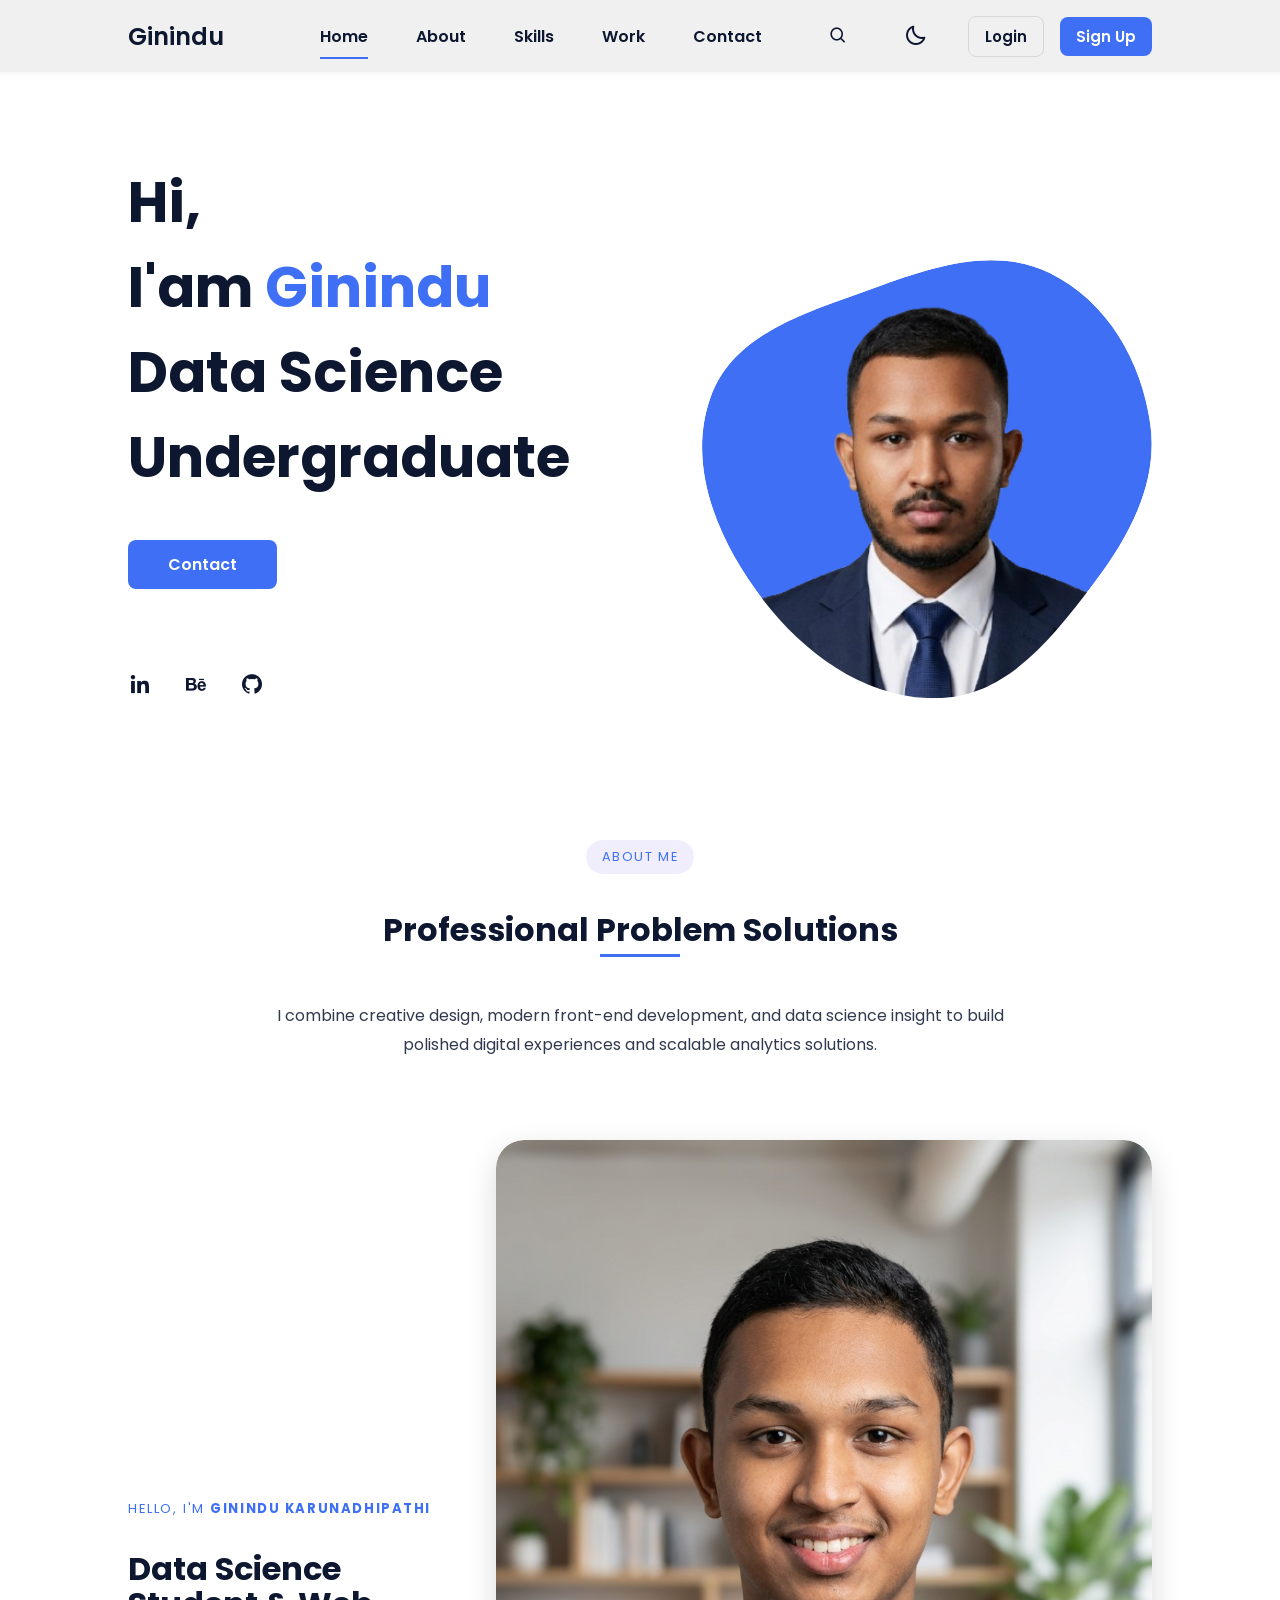
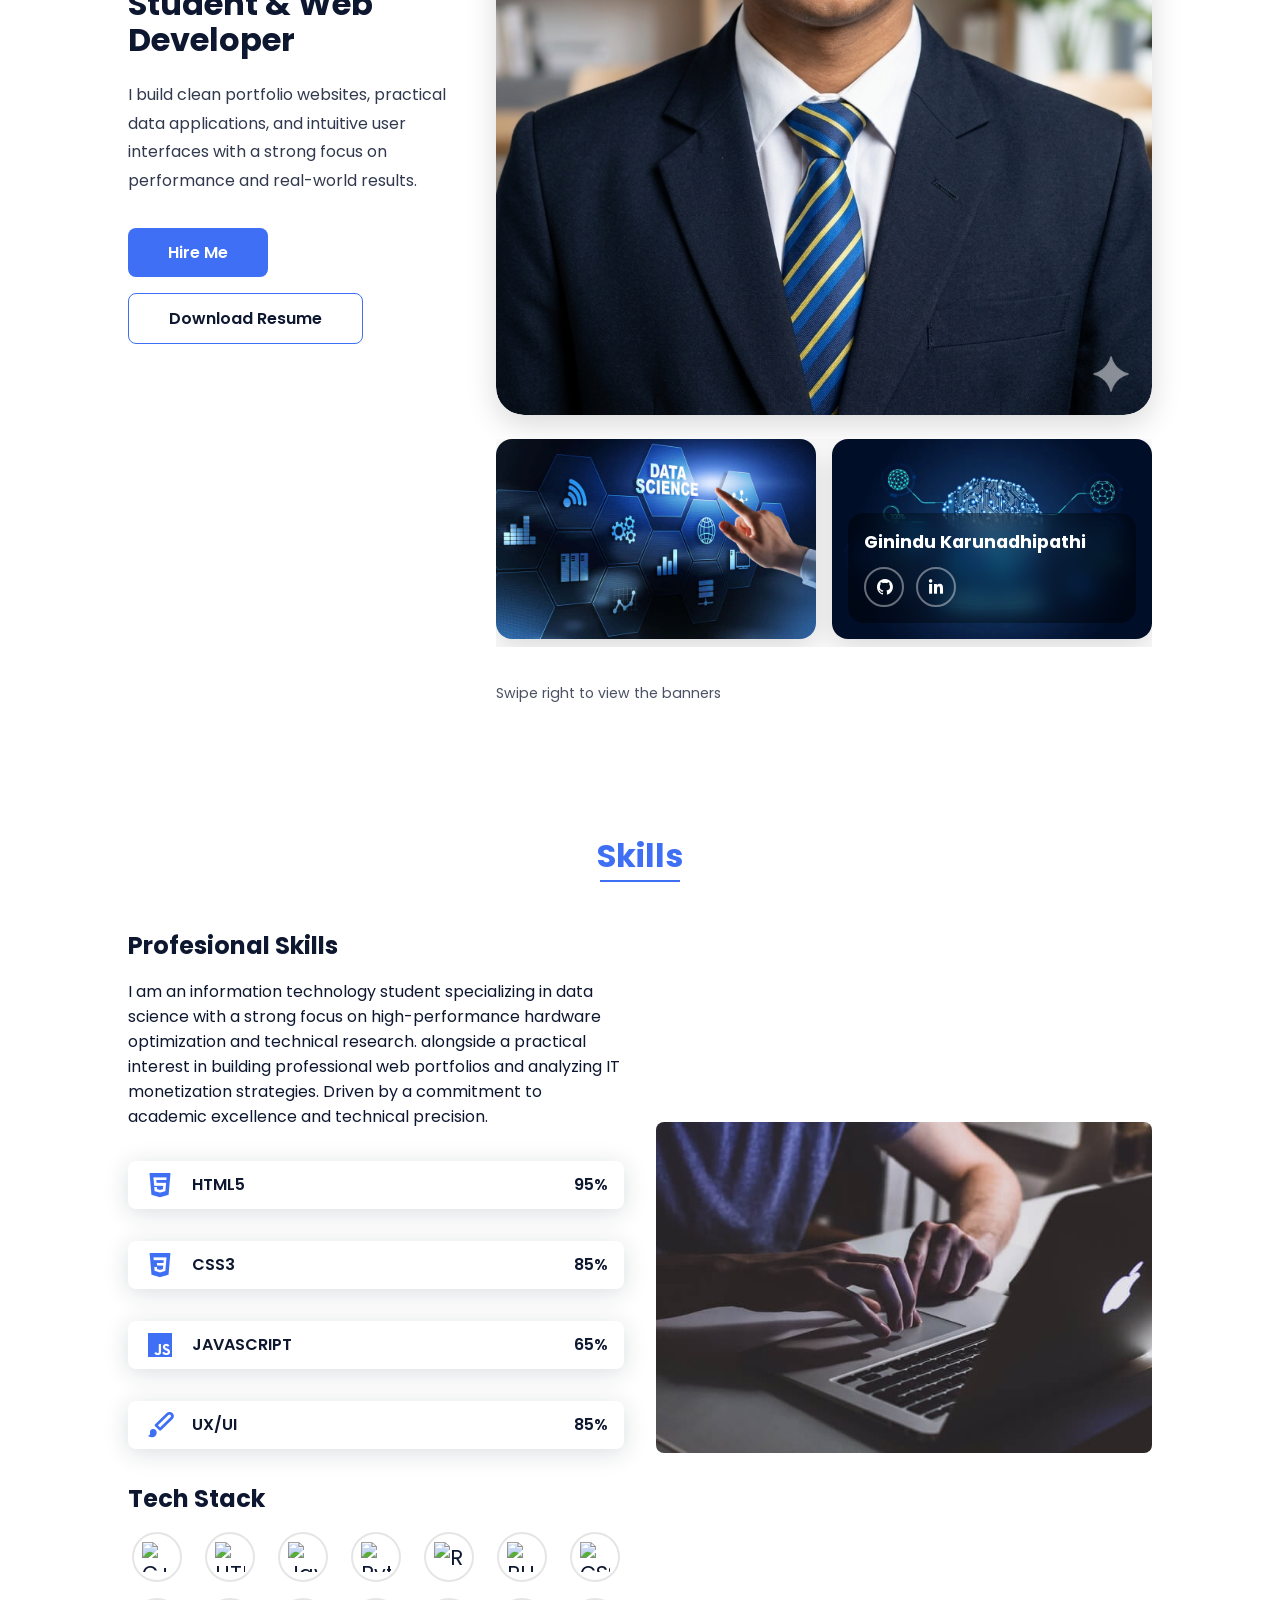
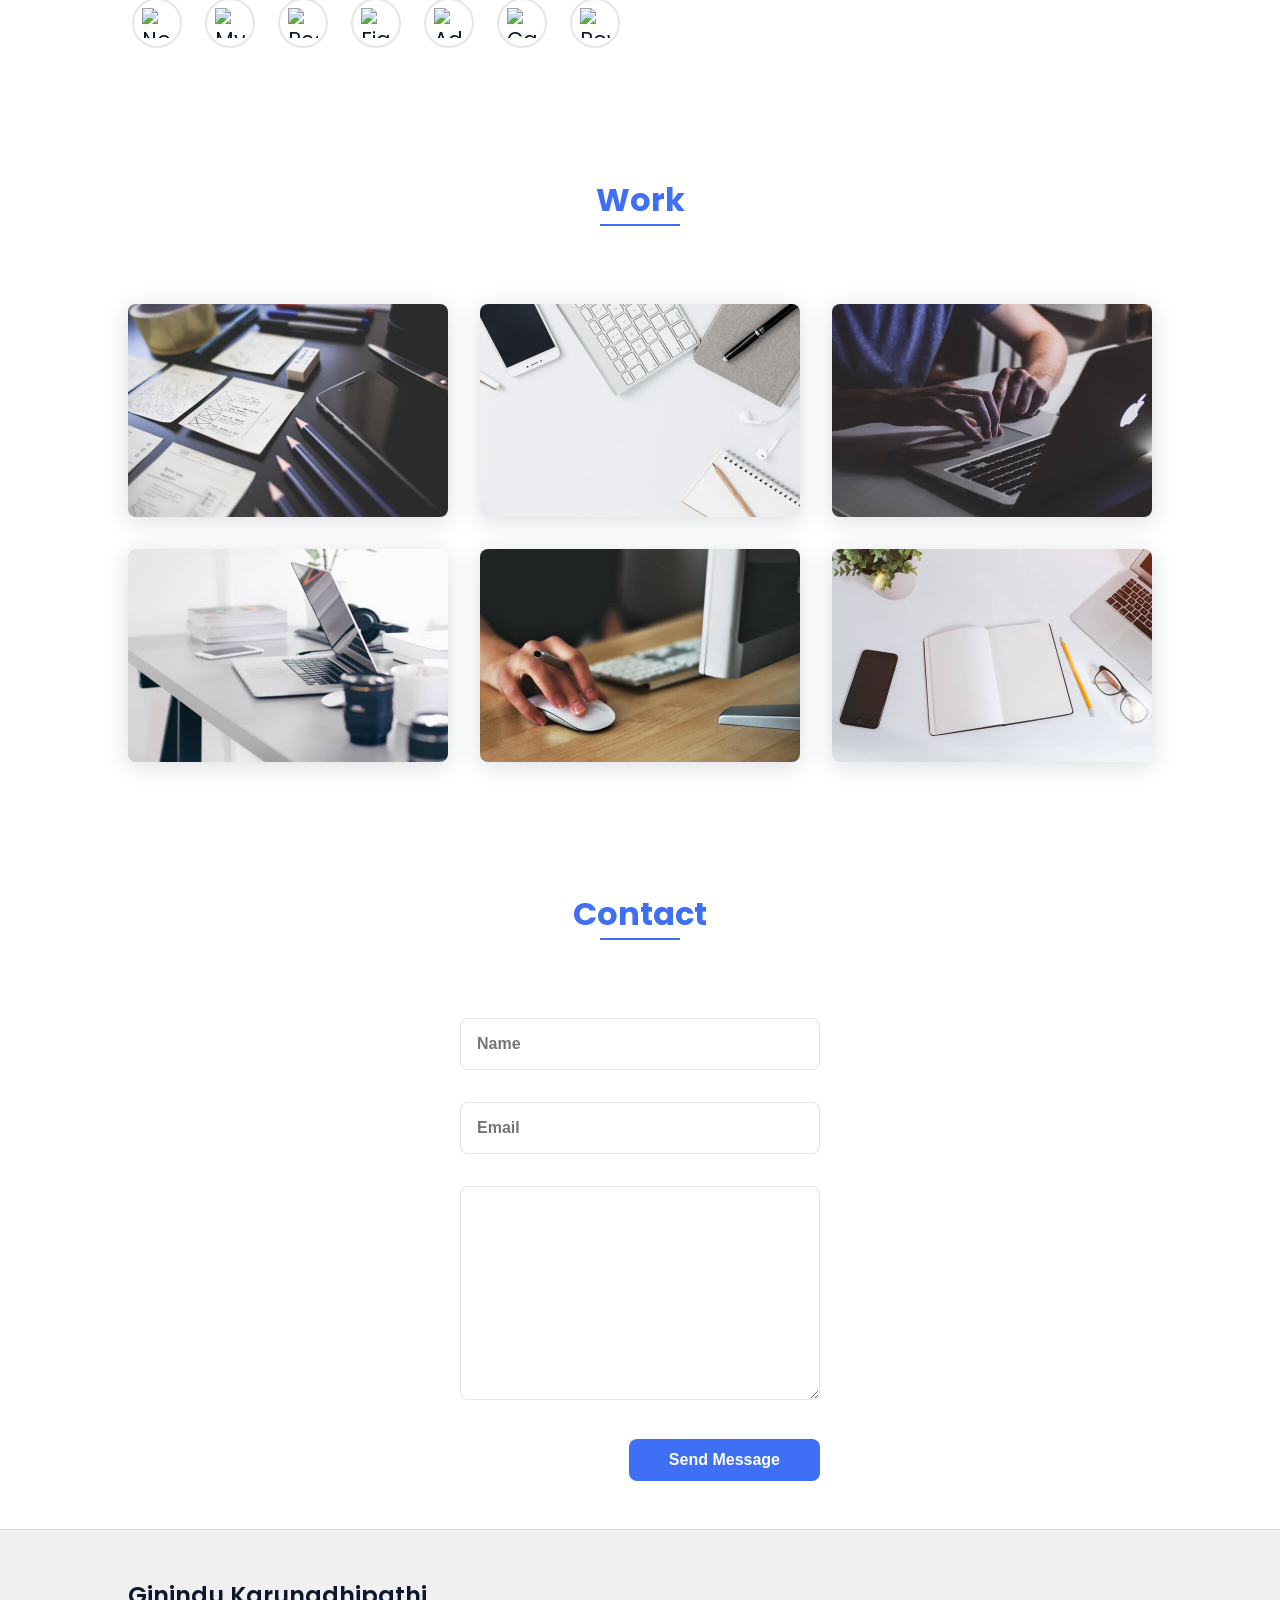
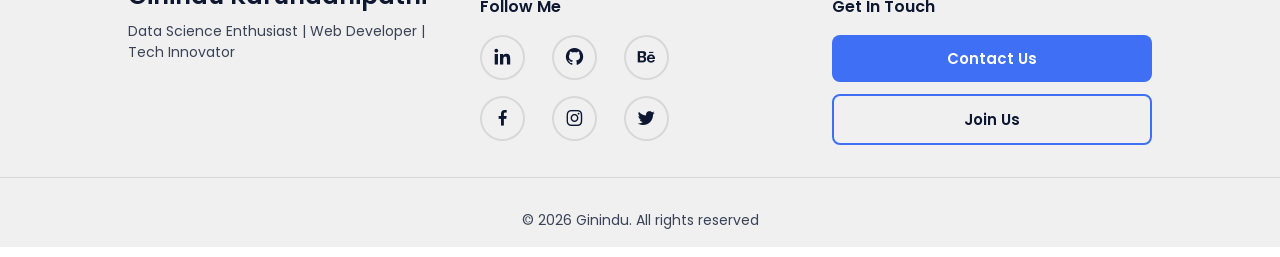
==== commit d4c2b6d3: "Add horizontal about banner slider Replace the static about footer with a horizontally scrollable ba" ====
--- a/index.html
+++ b/index.html
@@ -113,26 +113,26 @@
                             <img src="assets/img/about.png" alt="Ginindu" class="about__image">
                         </div>
 
-                        <div class="about__banners">
+                        <div class="about__banner-slider">
                             <div class="about__banner about__banner--1">
                                 <img src="assets/img/datascience.jpg" alt="Data Science" class="banner__img">
                             </div>
                             <div class="about__banner about__banner--2">
                                 <img src="assets/img/artificial.jpg" alt="Artificial Intelligence" class="banner__img">
-                            </div>
-                        </div>
-
-                        <div class="about__footer">
-                            <h4 class="about__footer-name">Ginindu Karunadhipathi</h4>
-                            <div class="about__footer-social">
-                                <a href="https://github.com/Ginindu" target="_blank" class="footer-social-link" title="GitHub">
-                                    <i class='bx bxl-github'></i>
-                                </a>
-                                <a href="https://www.linkedin.com/in/ginindu-karunadhipathi/" target="_blank" class="footer-social-link" title="LinkedIn">
-                                    <i class='bx bxl-linkedin'></i>
-                                </a>
-                            </div>
-                        </div>
+                                <div class="about__banner-overlay">
+                                    <h4 class="about__banner-name">Ginindu Karunadhipathi</h4>
+                                    <div class="about__banner-social">
+                                        <a href="https://github.com/Ginindu" target="_blank" class="footer-social-link" title="GitHub">
+                                            <i class='bx bxl-github'></i>
+                                        </a>
+                                        <a href="https://www.linkedin.com/in/ginindu-karunadhipathi/" target="_blank" class="footer-social-link" title="LinkedIn">
+                                            <i class='bx bxl-linkedin'></i>
+                                        </a>
+                                    </div>
+                                </div>
+                            </div>
+                        </div>
+                        <p class="about__swipe-hint">Swipe right to view the banners</p>
                     </div>
                 </div>
             </section>
--- a/assets/css/styles.css
+++ b/assets/css/styles.css
@@ -625,27 +625,57 @@
   transform: scale(1.05);
 }
 
-.about__footer {
-  padding: 1.5rem;
-  background-color: var(--header-footer-bg);
+.about__banner-slider {
+  display: flex;
+  gap: 1rem;
+  overflow-x: auto;
+  scroll-snap-type: x mandatory;
+  -webkit-overflow-scrolling: touch;
+  padding-bottom: 0.5rem;
+}
+
+.about__banner-slider::-webkit-scrollbar {
+  display: none;
+}
+
+.about__banner {
+  flex: 0 0 min(320px, 90%);
+  min-width: 320px;
+  scroll-snap-align: start;
+  position: relative;
+}
+
+.about__banner-overlay {
+  position: absolute;
+  bottom: 1rem;
+  right: 1rem;
+  left: 1rem;
+  padding: 1rem;
   border-radius: 1rem;
-  border: 1px solid var(--border-color);
-  text-align: right;
-  transition: background-color 0.3s ease, border-color 0.3s ease;
-}
-
-.about__footer-name {
-  color: var(--text-color);
-  margin: 0 0 1rem 0;
+  background: rgba(0, 0, 0, 0.42);
+  backdrop-filter: blur(10px);
+  color: #fff;
+  display: flex;
+  flex-direction: column;
+  gap: 0.75rem;
+}
+
+.about__banner-name {
+  margin: 0;
   font-size: 1.1rem;
-  font-weight: 600;
-  letter-spacing: 0.5px;
-}
-
-.about__footer-social {
-  display: flex;
-  gap: 1rem;
-  justify-content: flex-end;
+  font-weight: 700;
+}
+
+.about__banner-social {
+  display: flex;
+  gap: 0.75rem;
+}
+
+.about__swipe-hint {
+  margin-top: 0.75rem;
+  font-size: 0.88rem;
+  color: var(--text-color);
+  opacity: 0.75;
 }
 
 .footer-social-link {
@@ -654,19 +684,19 @@
   justify-content: center;
   width: 40px;
   height: 40px;
-  border: 2px solid var(--border-color);
+  border: 2px solid rgba(255, 255, 255, 0.4);
   border-radius: 50%;
-  color: var(--text-color);
-  font-size: 1.3rem;
+  color: #fff;
+  font-size: 1.2rem;
   text-decoration: none;
   transition: all 0.3s ease;
 }
 
 .footer-social-link:hover {
-  border-color: var(--first-color);
-  color: var(--first-color);
+  border-color: rgba(77, 106, 255, 0.95);
+  color: #4d6aff;
   transform: translateY(-3px);
-  box-shadow: 0 5px 15px rgba(108, 92, 231, 0.3);
+  box-shadow: 0 5px 15px rgba(77, 106, 255, 0.3);
 }
 
 [data-theme="dark"] .about__image-wrap {
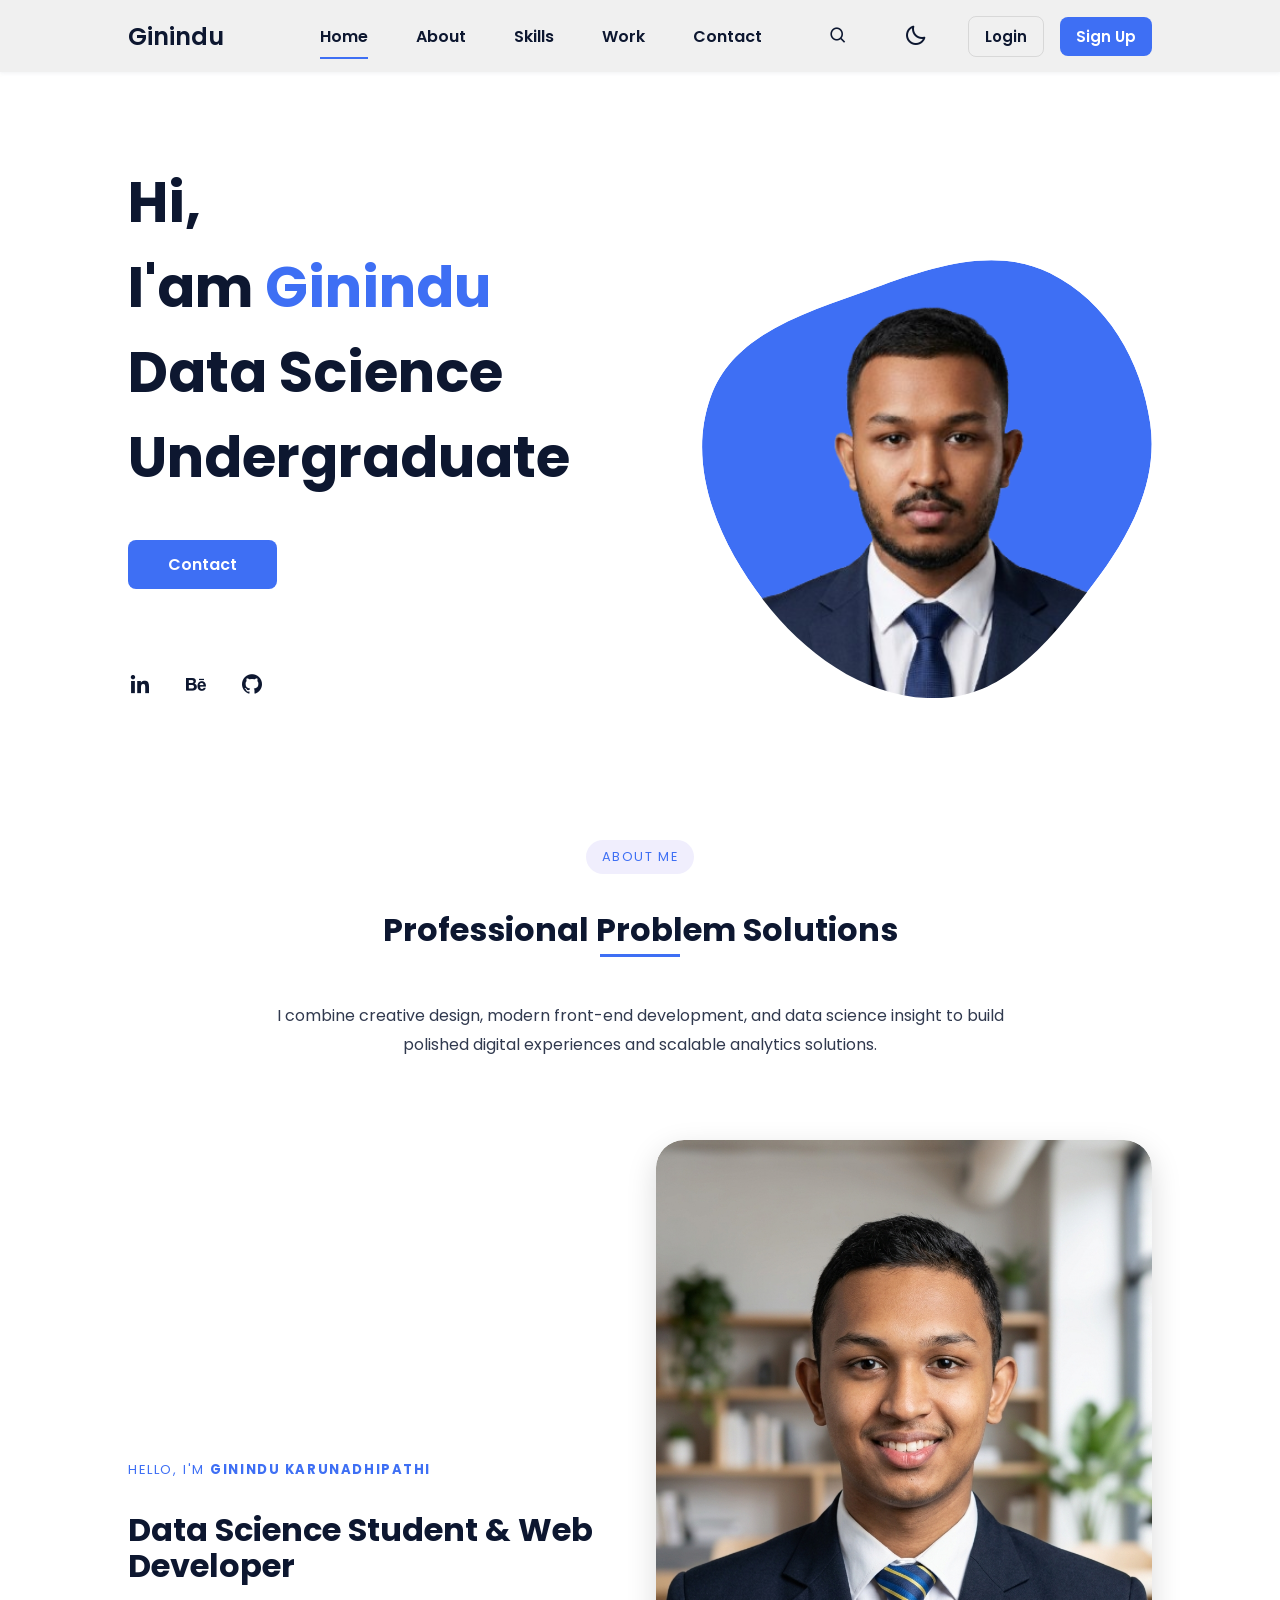
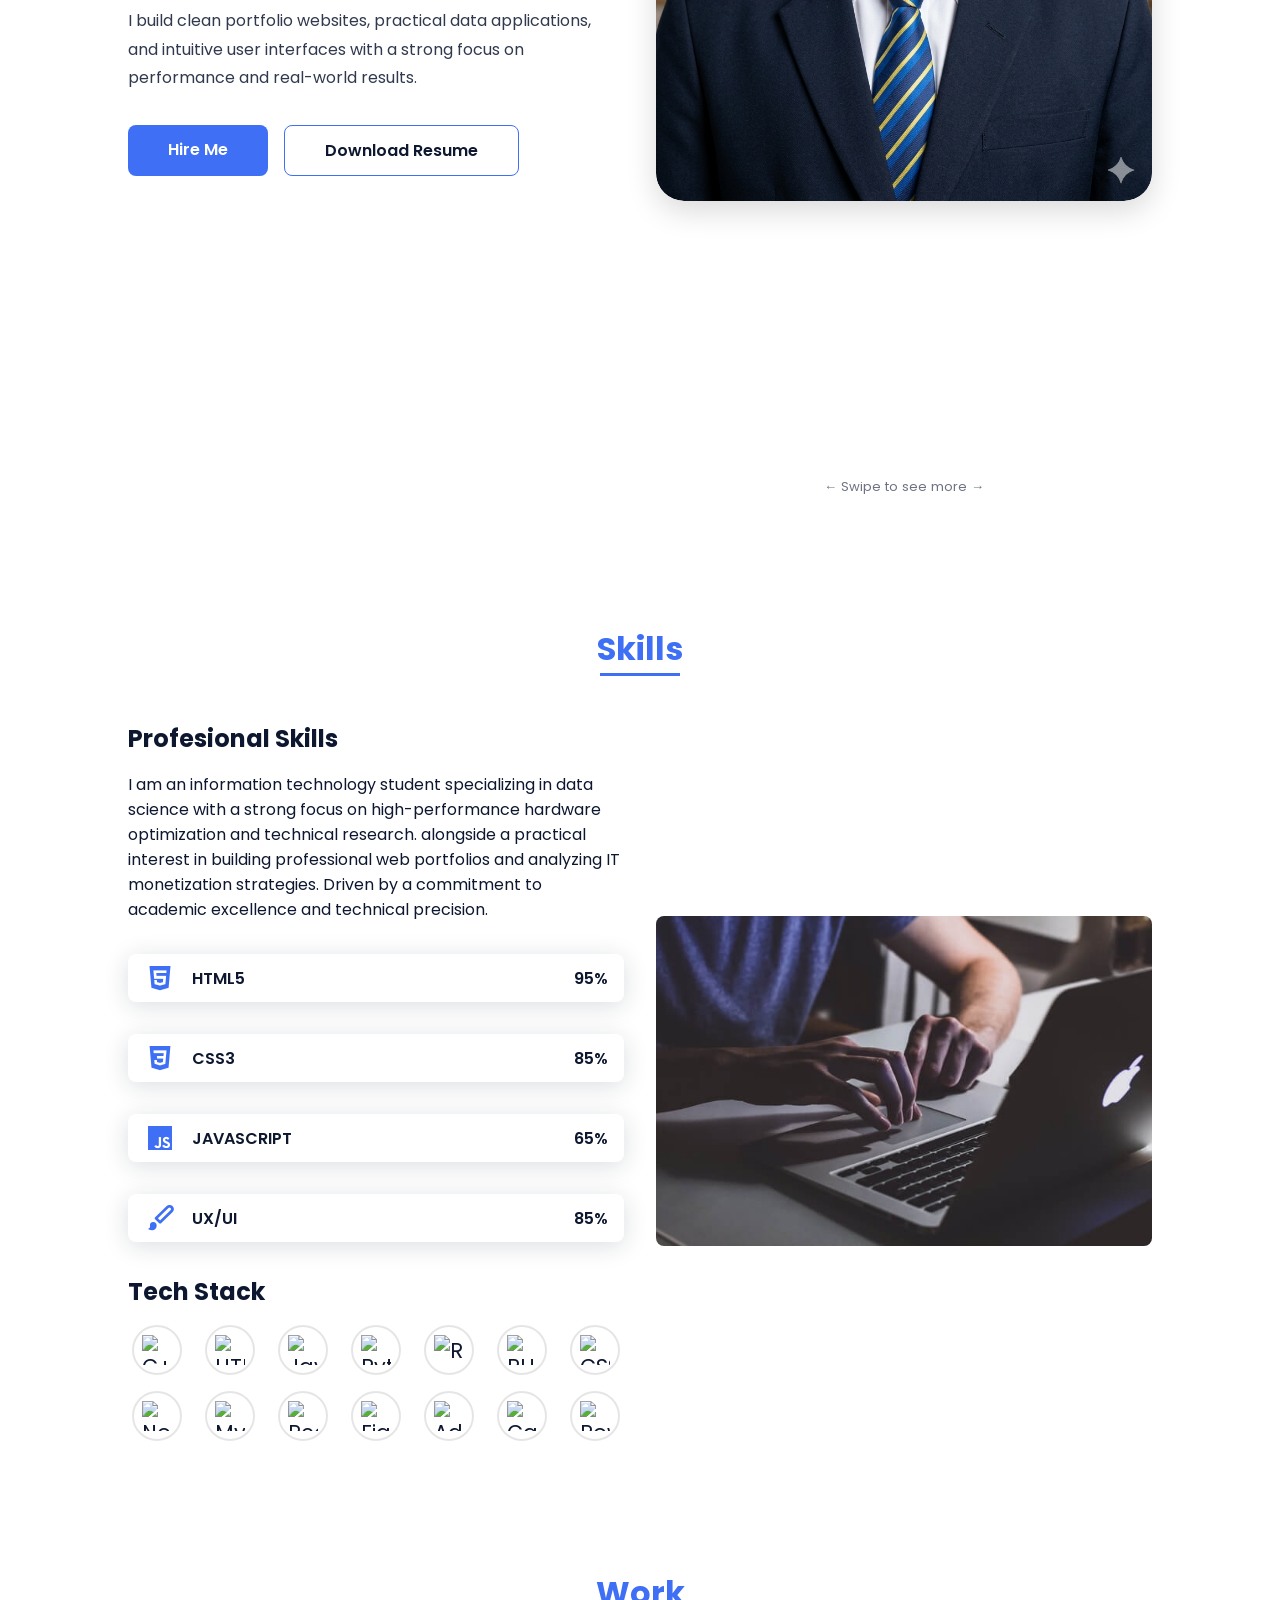
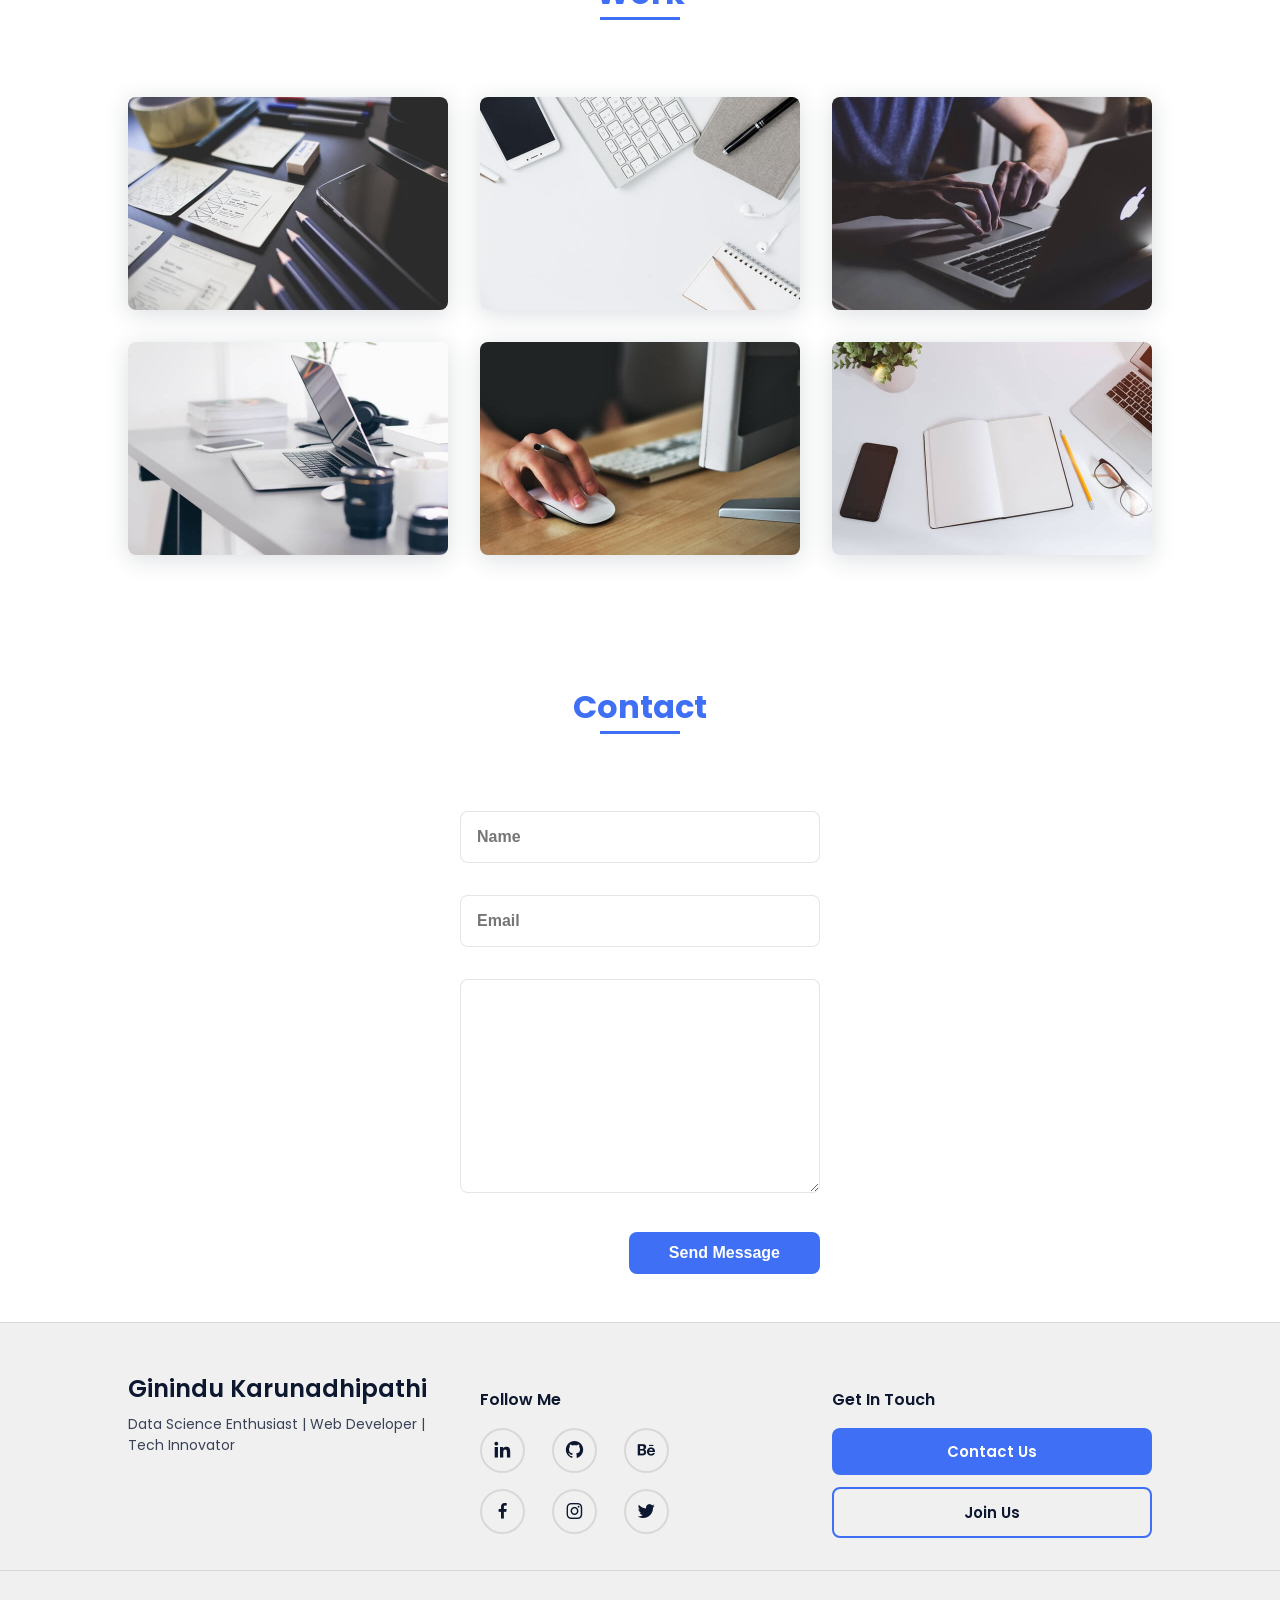
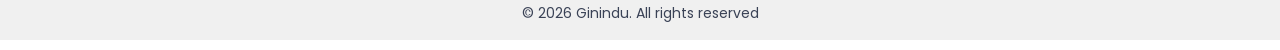
==== commit 607c1245: "Add about banner slider and VSCode launch Introduce a horizontal banner slider for the About section" ====
--- a/index.html
+++ b/index.html
@@ -132,7 +132,7 @@
                                 </div>
                             </div>
                         </div>
-                        <p class="about__swipe-hint">Swipe right to view the banners</p>
+                        <p class="about__swipe-hint">← Swipe to see more →</p>
                     </div>
                 </div>
             </section>
--- a/assets/css/styles.css
+++ b/assets/css/styles.css
@@ -579,34 +579,57 @@
   gap: 1.5rem;
 }
 
-.about__banners {
-  display: grid;
-  grid-template-columns: 1fr;
+.about__banner-slider {
+  display: flex;
+  overflow-x: auto;
+  overflow-y: hidden;
+  scroll-snap-type: x mandatory;
+  -webkit-overflow-scrolling: touch;
+  touch-action: pan-x;
   gap: 1rem;
+  width: 100%;
+  height: 220px; /* must be explicit - banners inherit this */
+  scroll-padding: 0;
+  padding-bottom: 0;
+  cursor: grab;
+}
+
+.about__banner-slider:active {
+  cursor: grabbing;
+}
+
+.about__banner-slider::-webkit-scrollbar {
+  display: none;
 }
 
 .about__banner {
+  flex: 0 0 100%;
+  min-width: 100%;
+  height: 100%; /* fills the 220px slider height */
+  scroll-snap-align: start;
   position: relative;
   overflow: hidden;
   border-radius: 1rem;
-  height: 200px;
-  box-shadow: 0 10px 30px rgba(0, 0, 0, 0.15);
-  animation: sweepRight 0.8s ease-out forwards;
-  transition: box-shadow 0.3s ease;
-}
-
-.about__banner--1 {
-  animation-delay: 0.1s;
-}
-
-.about__banner--2 {
-  animation-delay: 0.3s;
+  box-shadow: 0 10px 30px rgba(0,0,0,0.15);
+  opacity: 0;
+}
+
+.about__banner.is-visible {
+  animation: sweepRight 0.7s ease-out forwards;
+}
+
+.about__banner.is-visible.about__banner--1 {
+  animation-delay: 0.05s;
+}
+
+.about__banner.is-visible.about__banner--2 {
+  animation-delay: 0.25s;
 }
 
 @keyframes sweepRight {
   from {
     opacity: 0;
-    transform: translateX(-100%);
+    transform: translateX(-40px);
   }
   to {
     opacity: 1;
@@ -618,31 +641,12 @@
   width: 100%;
   height: 100%;
   object-fit: cover;
+  display: block;
   transition: transform 0.3s ease;
 }
 
 .about__banner:hover .banner__img {
   transform: scale(1.05);
-}
-
-.about__banner-slider {
-  display: flex;
-  gap: 1rem;
-  overflow-x: auto;
-  scroll-snap-type: x mandatory;
-  -webkit-overflow-scrolling: touch;
-  padding-bottom: 0.5rem;
-}
-
-.about__banner-slider::-webkit-scrollbar {
-  display: none;
-}
-
-.about__banner {
-  flex: 0 0 min(320px, 90%);
-  min-width: 320px;
-  scroll-snap-align: start;
-  position: relative;
 }
 
 .about__banner-overlay {
@@ -652,17 +656,17 @@
   left: 1rem;
   padding: 1rem;
   border-radius: 1rem;
-  background: rgba(0, 0, 0, 0.42);
+  background: rgba(0,0,0,0.42);
   backdrop-filter: blur(10px);
   color: #fff;
   display: flex;
   flex-direction: column;
-  gap: 0.75rem;
+  gap: 0.5rem;
 }
 
 .about__banner-name {
   margin: 0;
-  font-size: 1.1rem;
+  font-size: 1rem;
   font-weight: 700;
 }
 
@@ -672,10 +676,11 @@
 }
 
 .about__swipe-hint {
-  margin-top: 0.75rem;
-  font-size: 0.88rem;
-  color: var(--text-color);
-  opacity: 0.75;
+  margin-top: 0.5rem;
+  font-size: 0.82rem;
+  color: var(--text-color);
+  opacity: 0.6;
+  text-align: center;
 }
 
 .footer-social-link {
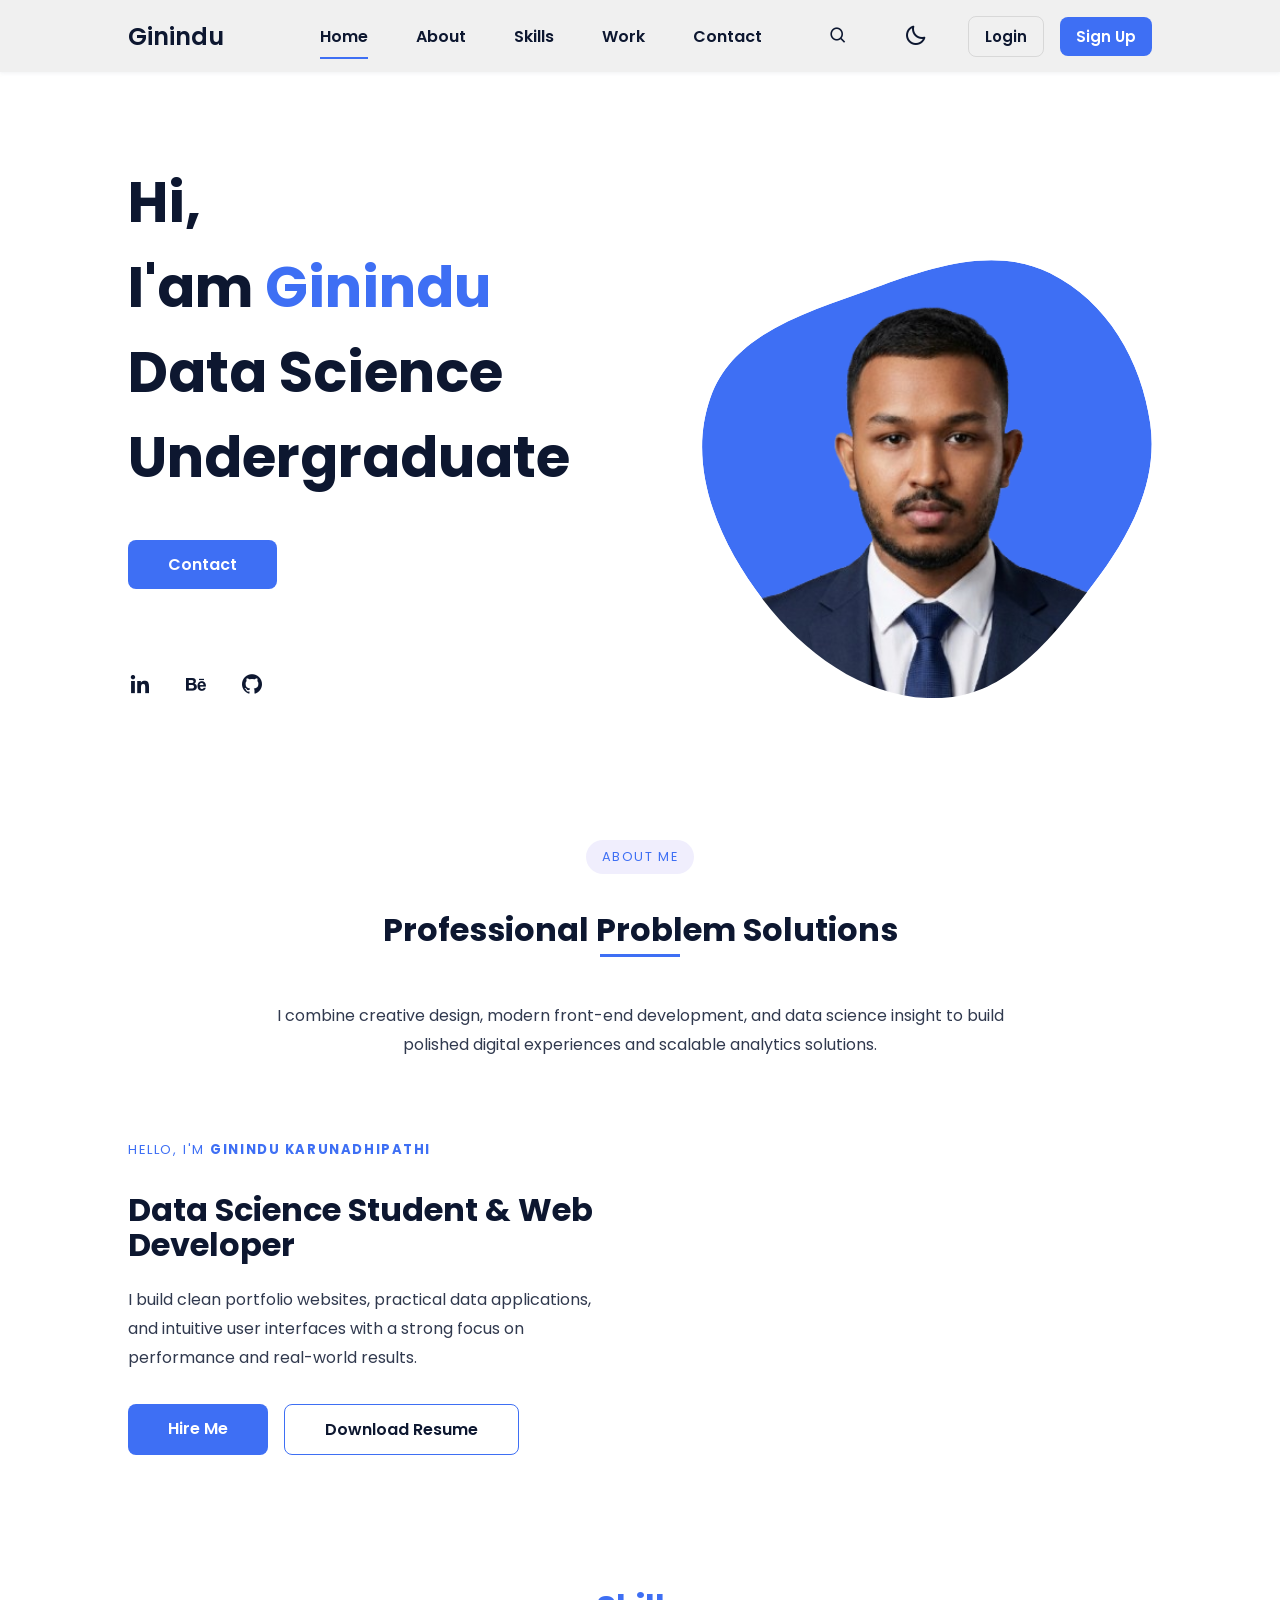
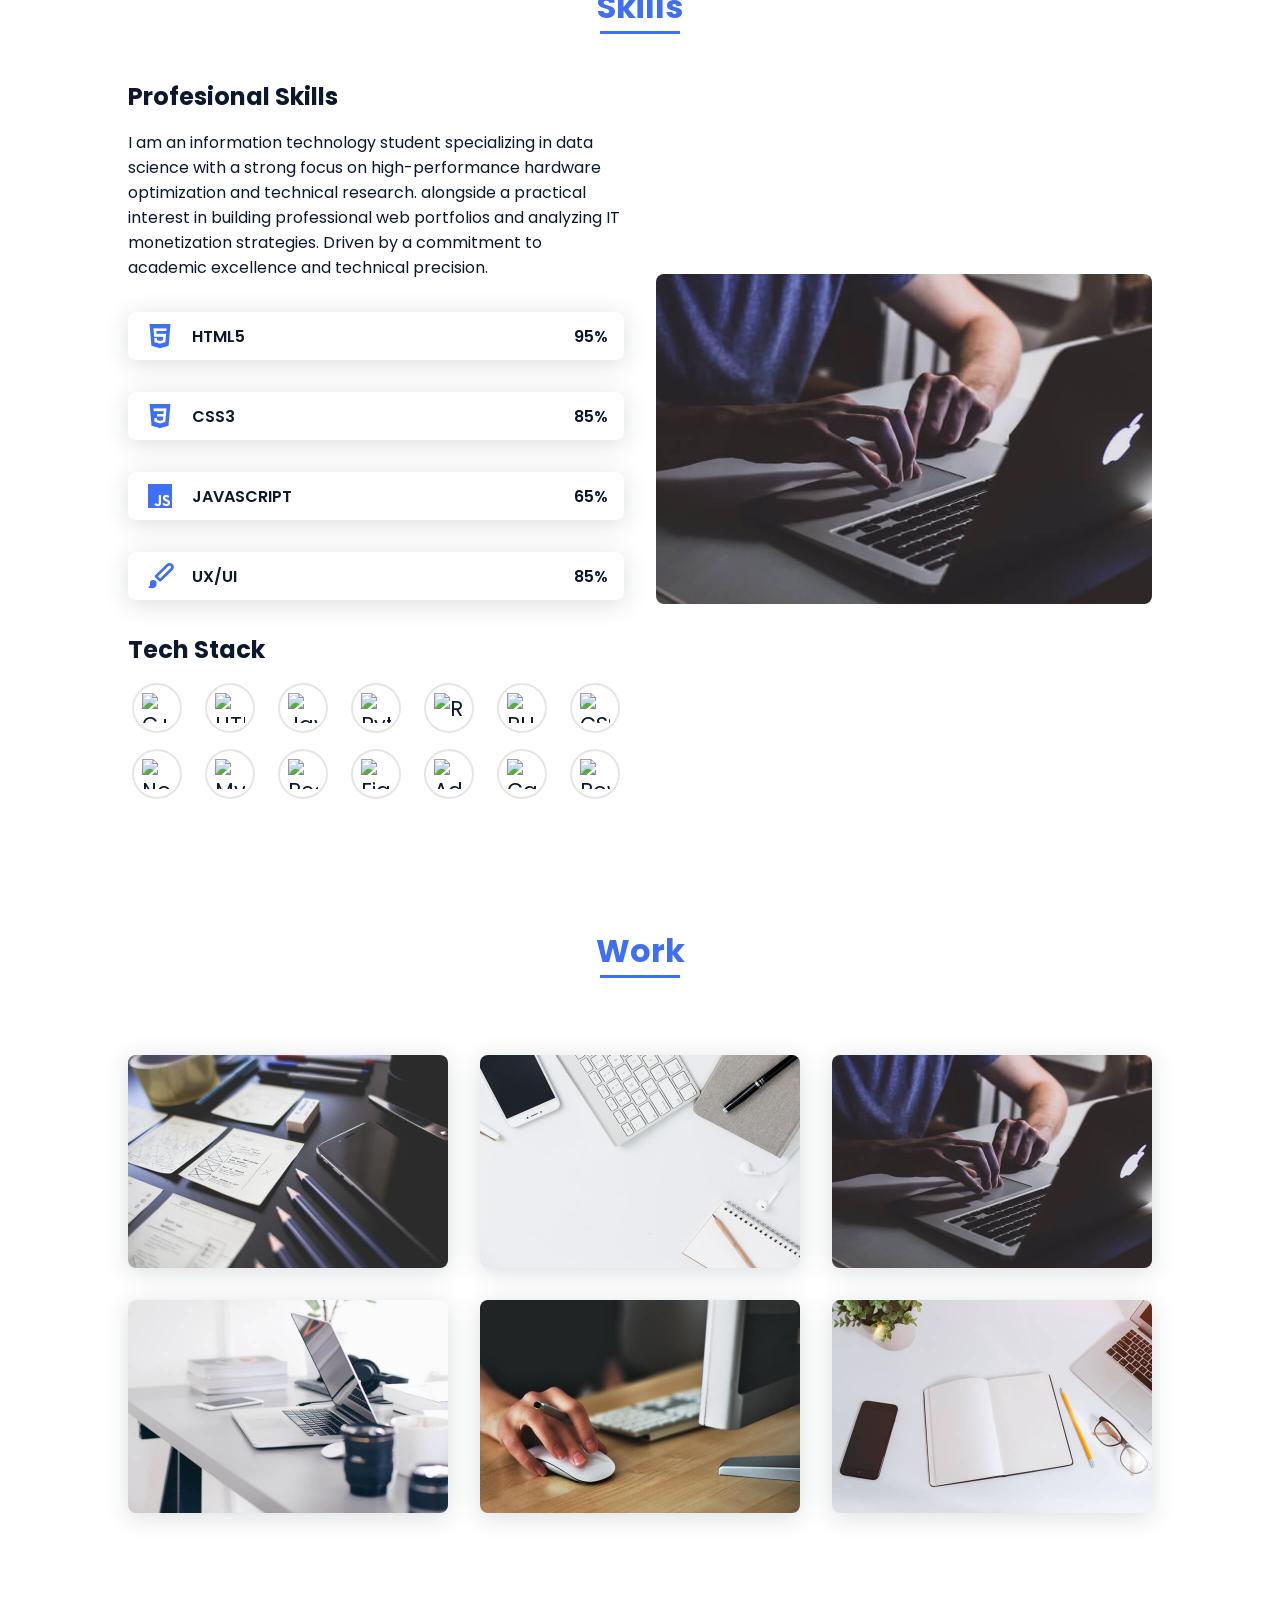
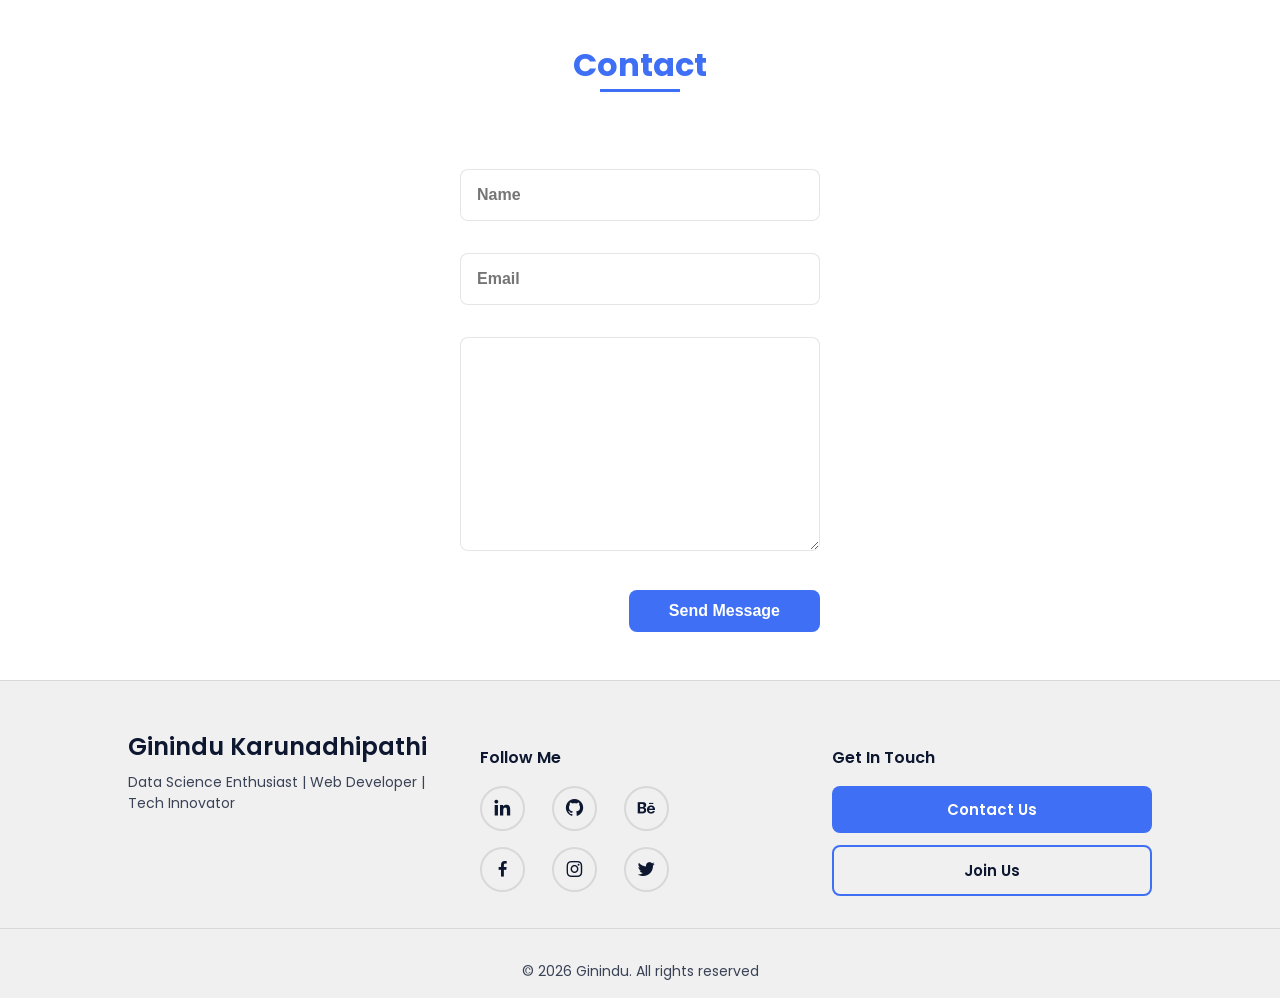
==== commit 0a2af7bf: "Remove about side content and CSS Delete the right-side about image and swipeable banner feature and" ====
--- a/index.html
+++ b/index.html
@@ -106,34 +106,6 @@
                             <a href="signup.html" class="button button--secondary">Download Resume</a>
                         </div>
                     </div>
-
-                    <div class="about__side">
-                        <div class="about__image-wrap">
-                            <div class="about__image-bg"></div>
-                            <img src="assets/img/about.png" alt="Ginindu" class="about__image">
-                        </div>
-
-                        <div class="about__banner-slider">
-                            <div class="about__banner about__banner--1">
-                                <img src="assets/img/datascience.jpg" alt="Data Science" class="banner__img">
-                            </div>
-                            <div class="about__banner about__banner--2">
-                                <img src="assets/img/artificial.jpg" alt="Artificial Intelligence" class="banner__img">
-                                <div class="about__banner-overlay">
-                                    <h4 class="about__banner-name">Ginindu Karunadhipathi</h4>
-                                    <div class="about__banner-social">
-                                        <a href="https://github.com/Ginindu" target="_blank" class="footer-social-link" title="GitHub">
-                                            <i class='bx bxl-github'></i>
-                                        </a>
-                                        <a href="https://www.linkedin.com/in/ginindu-karunadhipathi/" target="_blank" class="footer-social-link" title="LinkedIn">
-                                            <i class='bx bxl-linkedin'></i>
-                                        </a>
-                                    </div>
-                                </div>
-                            </div>
-                        </div>
-                        <p class="about__swipe-hint">← Swipe to see more →</p>
-                    </div>
                 </div>
             </section>
 
--- a/assets/css/styles.css
+++ b/assets/css/styles.css
@@ -533,33 +533,9 @@
   color: #fff;
 }
 
-.about__image-wrap {
-  position: relative;
-  border-radius: 1.75rem;
-  overflow: hidden;
-  min-height: 360px;
-  background: linear-gradient(135deg, var(--section-bg), var(--bg-color));
-  box-shadow: 0 10px 30px rgba(0, 0, 0, 0.15);
-  transition: box-shadow 0.3s ease;
-}
-
-.about__image-bg {
-  position: absolute;
-  inset: 0;
-  background: radial-gradient(circle at center, rgba(108, 92, 231, 0.08), transparent 42%);
-}
-
-.about__image {
-  position: relative;
-  width: 100%;
-  height: 100%;
-  object-fit: cover;
-  border-radius: 1.75rem;
-}
-
 @media screen and (min-width: 768px) {
   .about__container {
-    grid-template-columns: 1.1fr 0.9fr;
+    grid-template-columns: 1fr;
   }
 }
 
@@ -571,116 +547,6 @@
   .about__actions {
     justify-content: center;
   }
-}
-
-.about__side {
-  display: flex;
-  flex-direction: column;
-  gap: 1.5rem;
-}
-
-.about__banner-slider {
-  display: flex;
-  overflow-x: auto;
-  overflow-y: hidden;
-  scroll-snap-type: x mandatory;
-  -webkit-overflow-scrolling: touch;
-  touch-action: pan-x;
-  gap: 1rem;
-  width: 100%;
-  height: 220px; /* must be explicit - banners inherit this */
-  scroll-padding: 0;
-  padding-bottom: 0;
-  cursor: grab;
-}
-
-.about__banner-slider:active {
-  cursor: grabbing;
-}
-
-.about__banner-slider::-webkit-scrollbar {
-  display: none;
-}
-
-.about__banner {
-  flex: 0 0 100%;
-  min-width: 100%;
-  height: 100%; /* fills the 220px slider height */
-  scroll-snap-align: start;
-  position: relative;
-  overflow: hidden;
-  border-radius: 1rem;
-  box-shadow: 0 10px 30px rgba(0,0,0,0.15);
-  opacity: 0;
-}
-
-.about__banner.is-visible {
-  animation: sweepRight 0.7s ease-out forwards;
-}
-
-.about__banner.is-visible.about__banner--1 {
-  animation-delay: 0.05s;
-}
-
-.about__banner.is-visible.about__banner--2 {
-  animation-delay: 0.25s;
-}
-
-@keyframes sweepRight {
-  from {
-    opacity: 0;
-    transform: translateX(-40px);
-  }
-  to {
-    opacity: 1;
-    transform: translateX(0);
-  }
-}
-
-.banner__img {
-  width: 100%;
-  height: 100%;
-  object-fit: cover;
-  display: block;
-  transition: transform 0.3s ease;
-}
-
-.about__banner:hover .banner__img {
-  transform: scale(1.05);
-}
-
-.about__banner-overlay {
-  position: absolute;
-  bottom: 1rem;
-  right: 1rem;
-  left: 1rem;
-  padding: 1rem;
-  border-radius: 1rem;
-  background: rgba(0,0,0,0.42);
-  backdrop-filter: blur(10px);
-  color: #fff;
-  display: flex;
-  flex-direction: column;
-  gap: 0.5rem;
-}
-
-.about__banner-name {
-  margin: 0;
-  font-size: 1rem;
-  font-weight: 700;
-}
-
-.about__banner-social {
-  display: flex;
-  gap: 0.75rem;
-}
-
-.about__swipe-hint {
-  margin-top: 0.5rem;
-  font-size: 0.82rem;
-  color: var(--text-color);
-  opacity: 0.6;
-  text-align: center;
 }
 
 .footer-social-link {
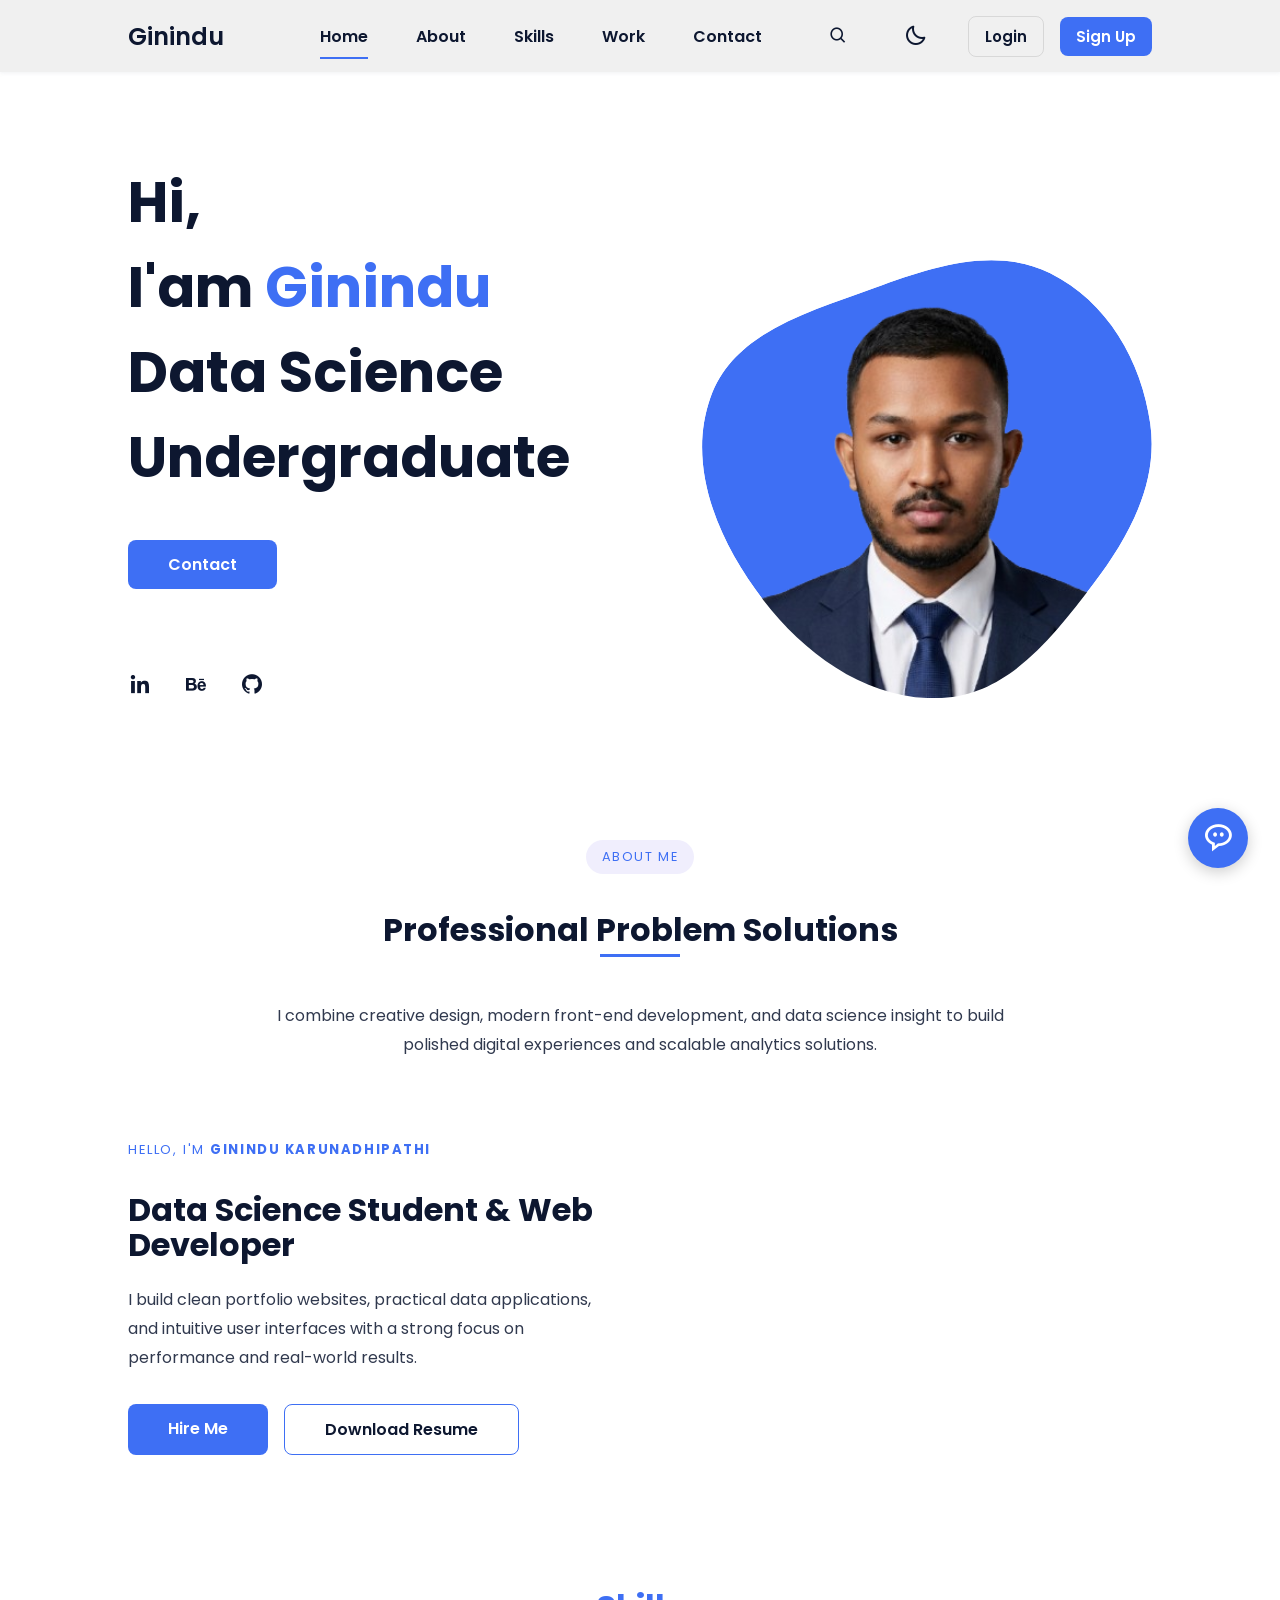
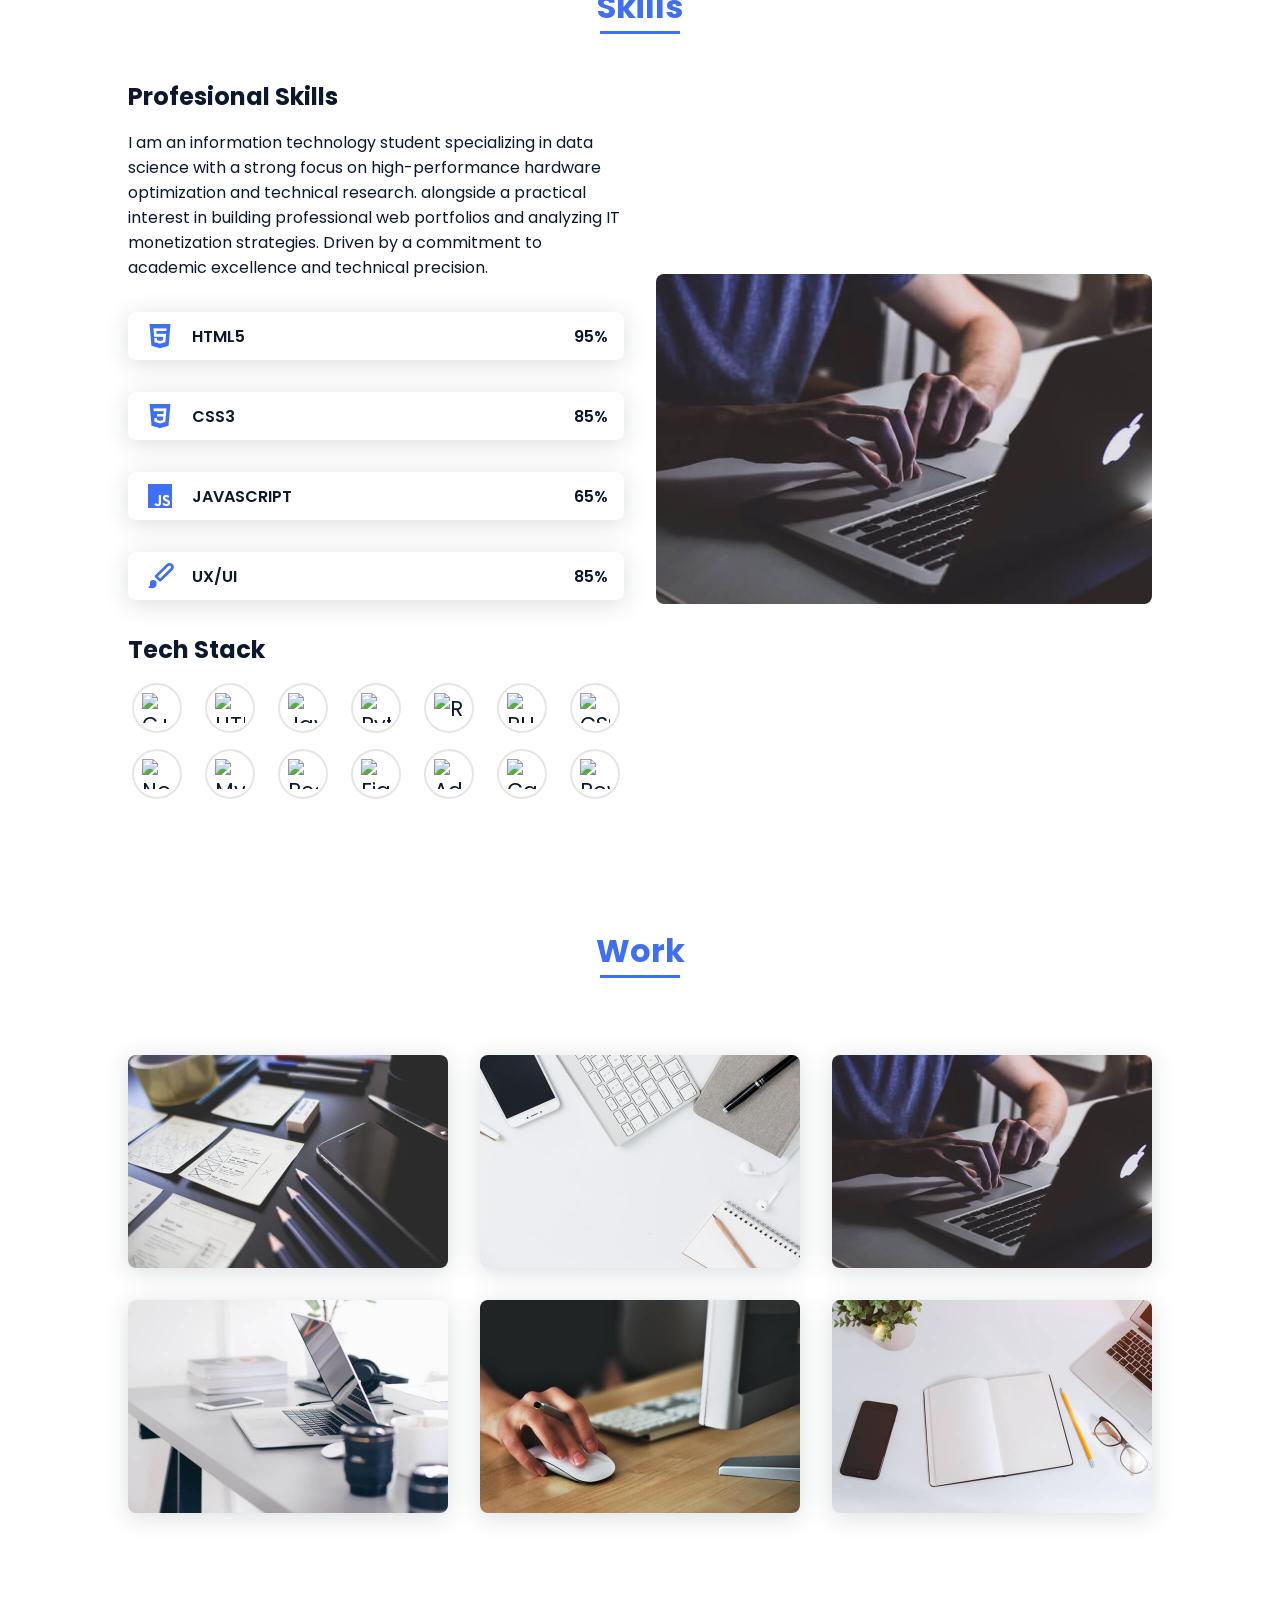
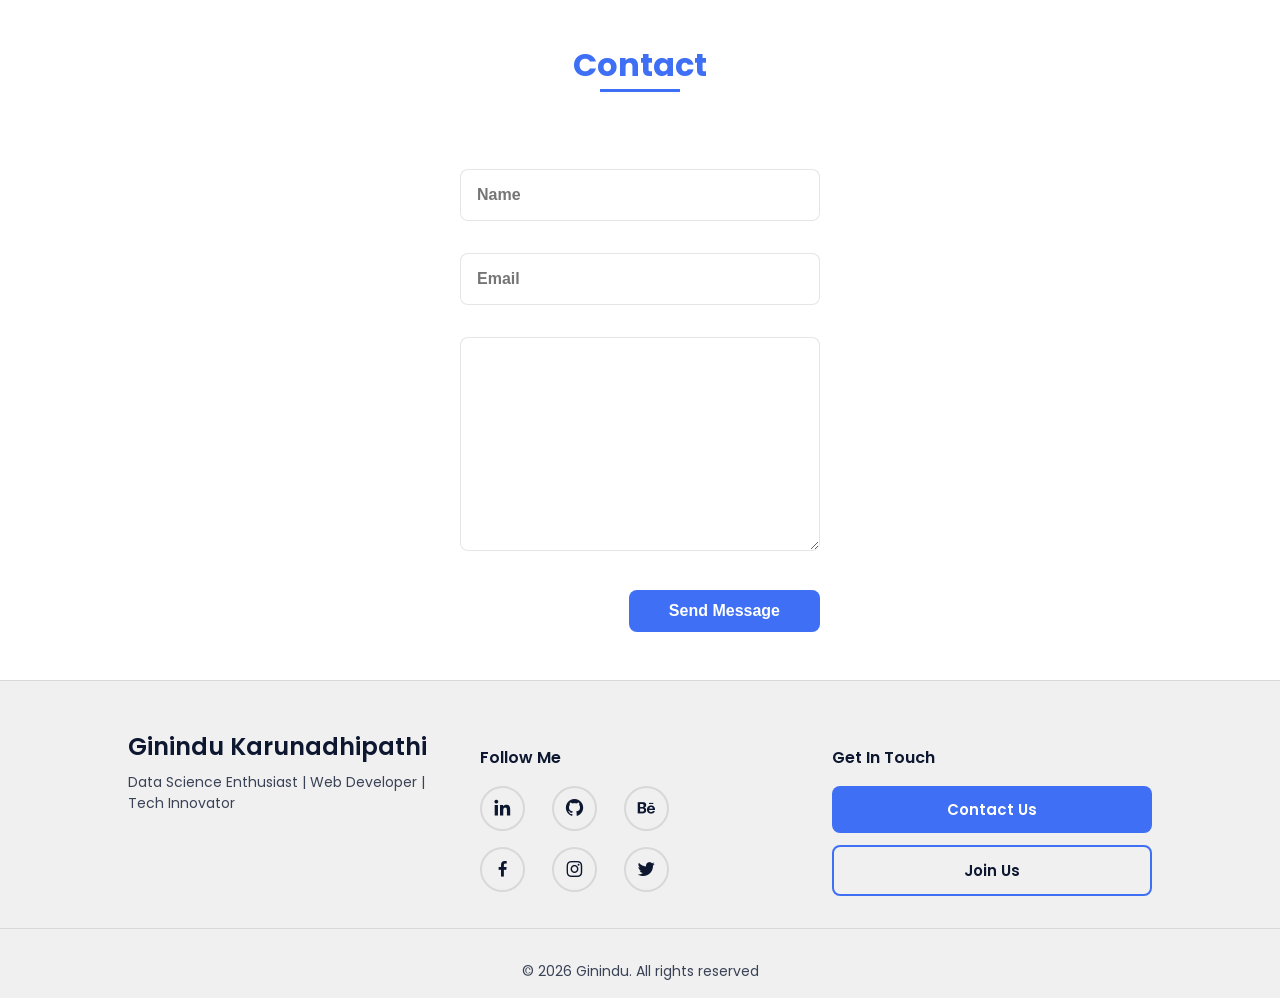
==== commit a8306f51: "new chatbot and search result" ====
--- a/index.html
+++ b/index.html
@@ -1,330 +1,394 @@
 <!DOCTYPE html>
 <html lang="en">
-    <head>
-        <meta charset="UTF-8">
-        <meta name="viewport" content="width=device-width, initial-scale=1.0">
-
-        <link rel="stylesheet" href="assets/css/styles.css">
-
-        <!-- =====BOX ICONS===== -->
-        <link href='https://cdn.jsdelivr.net/npm/boxicons@2.0.5/css/boxicons.min.css' rel='stylesheet'>
-
-        <title>Portfolio website complete</title>
-    </head>
-    <body>
-        <!--===== HEADER =====-->
-        <header class="l-header">
-            <nav class="nav bd-grid">
-                <div class="nav__logo-container">
-                    <a href="#" class="nav__logo">Ginindu</a>
-                </div>
-
-                <div class="nav__menu" id="nav-menu">
-                    <ul class="nav__list">
-                        <li class="nav__item"><a href="#home" class="nav__link active-link">Home</a></li>
-                        <li class="nav__item"><a href="#about" class="nav__link">About</a></li>
-                        <li class="nav__item"><a href="#skills" class="nav__link">Skills</a></li>
-                        <li class="nav__item"><a href="#work" class="nav__link">Work</a></li>
-                        <li class="nav__item"><a href="#contact" class="nav__link">Contact</a></li>
-                    </ul>
-                </div>
-
-                <div class="nav__right">
-                    <div class="nav__search">
-                        <input type="text" placeholder="Search..." class="search__input" id="search-input">
-                        <i class='bx bx-search search__icon' id="search-icon"></i>
-                    </div>
-
-                    <div class="nav__theme">
-                        <button class="theme-toggle" id="theme-toggle" aria-label="Toggle theme">
-                            <i class='bx bx-moon theme-icon' id="theme-icon"></i>
-                        </button>
-                    </div>
-
-                    <div class="nav__auth">
-                        <a href="login.html" class="nav__auth-link nav__auth-login">Login</a>
-                        <a href="signup.html" class="nav__auth-link nav__auth-signup">Sign Up</a>
-                    </div>
-                </div>
-
-                <div class="nav__toggle" id="nav-toggle">
-                    <i class='bx bx-menu'></i>
-                </div>
-            </nav>
-        </header>
-
-        <main class="l-main">
-            <!--===== HOME =====-->
-            <section class="home bd-grid" id="home">
-                <div class="home__data">
-                    <h1 class="home__title">Hi,<br>I'am <span class="home__title-color">Ginindu</span><br> Data Science <br>Undergraduate</h1>
-
-                    <a href="#" class="button">Contact</a>
-                </div>
-
-                <div class="home__social">
-                    <a href="https://www.linkedin.com/in/ginindu-karunadhipathi/" target="_blank" class="home__social-icon">
+
+<head>
+    <meta charset="UTF-8">
+    <meta name="viewport" content="width=device-width, initial-scale=1.0">
+
+    <link rel="stylesheet" href="assets/css/styles.css">
+
+    <!-- =====BOX ICONS===== -->
+    <link href='https://cdn.jsdelivr.net/npm/boxicons@2.0.5/css/boxicons.min.css' rel='stylesheet'>
+
+    <title>Portfolio website complete</title>
+</head>
+
+<body>
+    <!--===== HEADER =====-->
+    <header class="l-header">
+        <nav class="nav bd-grid">
+            <div class="nav__logo-container">
+                <a href="#" class="nav__logo">Ginindu</a>
+            </div>
+
+            <div class="nav__menu" id="nav-menu">
+                <ul class="nav__list">
+                    <li class="nav__item"><a href="#home" class="nav__link active-link">Home</a></li>
+                    <li class="nav__item"><a href="#about" class="nav__link">About</a></li>
+                    <li class="nav__item"><a href="#skills" class="nav__link">Skills</a></li>
+                    <li class="nav__item"><a href="#work" class="nav__link">Work</a></li>
+                    <li class="nav__item"><a href="#contact" class="nav__link">Contact</a></li>
+                </ul>
+            </div>
+
+            <div class="nav__right">
+                <div class="nav__search">
+                    <input type="text" placeholder="Search..." class="search__input" id="search-input">
+                    <i class='bx bx-search search__icon' id="search-icon"></i>
+                    <div class="search__results" id="search-results"></div>
+                </div>
+
+                <div class="nav__theme">
+                    <button class="theme-toggle" id="theme-toggle" aria-label="Toggle theme">
+                        <i class='bx bx-moon theme-icon' id="theme-icon"></i>
+                    </button>
+                </div>
+
+                <div class="nav__auth">
+                    <a href="login.html" class="nav__auth-link nav__auth-login">Login</a>
+                    <a href="signup.html" class="nav__auth-link nav__auth-signup">Sign Up</a>
+                </div>
+            </div>
+
+            <div class="nav__toggle" id="nav-toggle">
+                <i class='bx bx-menu'></i>
+            </div>
+        </nav>
+    </header>
+
+    <main class="l-main">
+        <!--===== HOME =====-->
+        <section class="home bd-grid" id="home">
+            <div class="home__data">
+                <h1 class="home__title">Hi,<br>I'am <span class="home__title-color">Ginindu</span><br> Data Science
+                    <br>Undergraduate</h1>
+
+                <a href="#" class="button">Contact</a>
+            </div>
+
+            <div class="home__social">
+                <a href="https://www.linkedin.com/in/ginindu-karunadhipathi/" target="_blank" class="home__social-icon">
+                    <i class='bx bxl-linkedin'></i>
+                </a>
+                <a href="https://www.behance.net/ginindukarunadhipathi" target="_blank" class="home__social-icon"><i
+                        class='bx bxl-behance'></i></a>
+                <a href="https://github.com/Ginindu" target="_blank" class="home__social-icon"><i
+                        class='bx bxl-github'></i></a>
+            </div>
+
+            <div class="home__img">
+                <svg class="home__blob" viewBox="0 0 479 467" xmlns="http://www.w3.org/2000/svg"
+                    xmlns:xlink="http://www.w3.org/1999/xlink">
+                    <mask id="mask0" mask-type="alpha">
+                        <path
+                            d="M9.19024 145.964C34.0253 76.5814 114.865 54.7299 184.111 29.4823C245.804 6.98884 311.86 -14.9503 370.735 14.143C431.207 44.026 467.948 107.508 477.191 174.311C485.897 237.229 454.931 294.377 416.506 344.954C373.74 401.245 326.068 462.801 255.442 466.189C179.416 469.835 111.552 422.137 65.1576 361.805C17.4835 299.81 -17.1617 219.583 9.19024 145.964Z" />
+                    </mask>
+                    <g mask="url(#mask0)">
+                        <path
+                            d="M9.19024 145.964C34.0253 76.5814 114.865 54.7299 184.111 29.4823C245.804 6.98884 311.86 -14.9503 370.735 14.143C431.207 44.026 467.948 107.508 477.191 174.311C485.897 237.229 454.931 294.377 416.506 344.954C373.74 401.245 326.068 462.801 255.442 466.189C179.416 469.835 111.552 422.137 65.1576 361.805C17.4835 299.81 -17.1617 219.583 9.19024 145.964Z" />
+
+                        <!-- Insert your image here -->
+                        <image class="home__blob-img" x="0" y="0" xlink:href="assets/img/perfil.png" />
+                    </g>
+                </svg>
+            </div>
+            </svg>
+            </div>
+        </section>
+
+        <!--===== ABOUT =====-->
+        <section class="about section" id="about">
+            <div class="about__header">
+                <span class="about__tag">About Me</span>
+                <h2 class="section-title about__title">Professional Problem Solutions</h2>
+                <p class="about__description">I combine creative design, modern front-end development, and data science
+                    insight to build polished digital experiences and scalable analytics solutions.</p>
+            </div>
+
+            <div class="about__container bd-grid">
+                <div class="about__content">
+                    <p class="about__intro">Hello, I'm <strong>Ginindu Karunadhipathi</strong></p>
+                    <h3 class="about__role">Data Science Student & Web Developer</h3>
+                    <p class="about__text">I build clean portfolio websites, practical data applications, and intuitive
+                        user interfaces with a strong focus on performance and real-world results.</p>
+
+                    <div class="about__actions">
+                        <a href="#contact" class="button">Hire Me</a>
+                        <a href="signup.html" class="button button--secondary">Download Resume</a>
+                    </div>
+                </div>
+            </div>
+        </section>
+
+        <!--===== SKILLS =====-->
+        <section class="skills section" id="skills">
+            <h2 class="section-title">Skills</h2>
+
+            <div class="skills__container bd-grid">
+                <div>
+                    <h2 class="skills__subtitle">Profesional Skills</h2>
+                    <p class="skills__text">I am an information technology student specializing in data science with a
+                        strong focus on high-performance hardware optimization and technical research. alongside a
+                        practical interest in building professional web portfolios and analyzing IT monetization
+                        strategies. Driven by a commitment to academic excellence and technical precision.</p>
+                    <div class="skills__data">
+                        <div class="skills__names">
+                            <i class='bx bxl-html5 skills__icon'></i>
+                            <span class="skills__name">HTML5</span>
+                        </div>
+                        <div class="skills__bar skills__html">
+
+                        </div>
+                        <div>
+                            <span class="skills__percentage">95%</span>
+                        </div>
+                    </div>
+                    <div class="skills__data">
+                        <div class="skills__names">
+                            <i class='bx bxl-css3 skills__icon'></i>
+                            <span class="skills__name">CSS3</span>
+                        </div>
+                        <div class="skills__bar skills__css">
+
+                        </div>
+                        <div>
+                            <span class="skills__percentage">85%</span>
+                        </div>
+                    </div>
+                    <div class="skills__data">
+                        <div class="skills__names">
+                            <i class='bx bxl-javascript skills__icon'></i>
+                            <span class="skills__name">JAVASCRIPT</span>
+                        </div>
+                        <div class="skills__bar skills__js">
+
+                        </div>
+                        <div>
+                            <span class="skills__percentage">65%</span>
+                        </div>
+                    </div>
+                    <div class="skills__data">
+                        <div class="skills__names">
+                            <i class='bx bxs-paint skills__icon'></i>
+                            <span class="skills__name">UX/UI</span>
+                        </div>
+                        <div class="skills__bar skills__ux">
+
+                        </div>
+                        <div>
+                            <span class="skills__percentage">85%</span>
+                        </div>
+                    </div>
+
+                    <h2 class="skills__subtitle">Tech Stack</h2>
+                    <div class="tech-stack__container bd-grid">
+                        <div class="tech-item">
+                            <img src="https://cdn.jsdelivr.net/gh/devicons/devicon/icons/cplusplus/cplusplus-original.svg"
+                                alt="C++" class="tech-logo">
+                            <span class="tech-name">C++</span>
+                        </div>
+                        <div class="tech-item">
+                            <img src="https://cdn.jsdelivr.net/gh/devicons/devicon/icons/html5/html5-original.svg"
+                                alt="HTML5" class="tech-logo">
+                            <span class="tech-name">HTML5</span>
+                        </div>
+                        <div class="tech-item">
+                            <img src="https://cdn.jsdelivr.net/gh/devicons/devicon/icons/javascript/javascript-original.svg"
+                                alt="JavaScript" class="tech-logo">
+                            <span class="tech-name">JavaScript</span>
+                        </div>
+                        <div class="tech-item">
+                            <img src="https://cdn.jsdelivr.net/gh/devicons/devicon/icons/python/python-original.svg"
+                                alt="Python" class="tech-logo">
+                            <span class="tech-name">Python</span>
+                        </div>
+                        <div class="tech-item">
+                            <img src="https://cdn.jsdelivr.net/gh/devicons/devicon/icons/r/r-original.svg" alt="R"
+                                class="tech-logo">
+                            <span class="tech-name">R</span>
+                        </div>
+                        <div class="tech-item">
+                            <img src="https://cdn.jsdelivr.net/gh/devicons/devicon/icons/php/php-original.svg" alt="PHP"
+                                class="tech-logo">
+                            <span class="tech-name">PHP</span>
+                        </div>
+                        <div class="tech-item">
+                            <img src="https://cdn.jsdelivr.net/gh/devicons/devicon/icons/css3/css3-original.svg"
+                                alt="CSS3" class="tech-logo">
+                            <span class="tech-name">CSS3</span>
+                        </div>
+                        <div class="tech-item">
+                            <img src="https://cdn.jsdelivr.net/gh/devicons/devicon/icons/nodejs/nodejs-original.svg"
+                                alt="NodeJS" class="tech-logo">
+                            <span class="tech-name">NodeJS</span>
+                        </div>
+                        <div class="tech-item">
+                            <img src="https://cdn.jsdelivr.net/gh/devicons/devicon/icons/mysql/mysql-original.svg"
+                                alt="MySQL" class="tech-logo">
+                            <span class="tech-name">MySQL</span>
+                        </div>
+                        <div class="tech-item">
+                            <img src="https://cdn.jsdelivr.net/gh/devicons/devicon/icons/react/react-original.svg"
+                                alt="React" class="tech-logo">
+                            <span class="tech-name">React</span>
+                        </div>
+                        <div class="tech-item">
+                            <img src="https://cdn.jsdelivr.net/gh/devicons/devicon/icons/figma/figma-original.svg"
+                                alt="Figma" class="tech-logo">
+                            <span class="tech-name">Figma</span>
+                        </div>
+                        <div class="tech-item">
+                            <img src="https://cdn.jsdelivr.net/gh/devicons/devicon/icons/photoshop/photoshop-plain.svg"
+                                alt="Adobe Photoshop" class="tech-logo">
+                            <span class="tech-name">Adobe Photoshop</span>
+                        </div>
+                        <div class="tech-item">
+                            <img src="https://cdn.jsdelivr.net/gh/devicons/devicon/icons/canva/canva-original.svg"
+                                alt="Canva" class="tech-logo">
+                            <span class="tech-name">Canva</span>
+                        </div>
+                        <div class="tech-item">
+                            <img src="https://cdn.jsdelivr.net/npm/simple-icons/icons/powerbi.svg" alt="Power BI"
+                                class="tech-logo">
+                            <span class="tech-name">Power BI</span>
+                        </div>
+                    </div>
+                </div>
+
+                <div>
+                    <img src="assets/img/work3.jpg" alt="" class="skills__img">
+                </div>
+            </div>
+        </section>
+
+        <!--===== WORK =====-->
+        <section class="work section" id="work">
+            <h2 class="section-title">Work</h2>
+
+            <div class="work__container bd-grid">
+                <a href="" class="work__img">
+                    <img src="assets/img/work1.jpg" alt="">
+                </a>
+                <a href="" class="work__img">
+                    <img src="assets/img/work2.jpg" alt="">
+                </a>
+                <a href="" class="work__img">
+                    <img src="assets/img/work3.jpg" alt="">
+                </a>
+                <a href="" class="work__img">
+                    <img src="assets/img/work4.jpg" alt="">
+                </a>
+                <a href="" class="work__img">
+                    <img src="assets/img/work5.jpg" alt="">
+                </a>
+                <a href="" class="work__img">
+                    <img src="assets/img/work6.jpg" alt="">
+                </a>
+            </div>
+        </section>
+
+        <!--===== CONTACT =====-->
+        <section class="contact section" id="contact">
+            <h2 class="section-title">Contact</h2>
+
+            <div class="contact__container bd-grid">
+                <form action="" class="contact__form">
+                    <input type="text" placeholder="Name" class="contact__input">
+                    <input type="mail" placeholder="Email" class="contact__input">
+                    <textarea name="" id="" cols="0" rows="10" class="contact__input"></textarea>
+                    <input type="button" value="Send Message" class="contact__button button">
+                </form>
+
+                </div>
+            </div>
+        </section>
+    </main>
+
+    <!--===== CHATBOT WIDGET =====-->
+    <div class="chatbot-widget">
+        <div class="chatbot__wrapper" id="chatbot-wrapper">
+            <div class="chatbot__header">
+                <div class="chatbot__header-title">
+                    <i class='bx bx-bot chatbot__icon'></i>
+                    <span class="chatbot__title">Portfolio Assistant</span>
+                </div>
+                <button class="chatbot__close" id="chatbot-close"><i class='bx bx-x'></i></button>
+            </div>
+            <div class="chatbot__box" id="chatbot-box">
+                <div class="chatbot__message chatbot__message--bot">
+                    <p>Hi there! I'm Ginindu's virtual assistant. Would you like to know more about his portfolio?</p>
+                </div>
+                <div class="chatbot__options">
+                    <button class="chatbot__option-btn" data-question="skills">What are his main skills?</button>
+                    <button class="chatbot__option-btn" data-question="experience">Tell me about his experience.</button>
+                    <button class="chatbot__option-btn" data-question="hire">How can I hire him?</button>
+                </div>
+            </div>
+            <div class="chatbot__input-area">
+                <input type="text" id="chatbot-input" placeholder="Type a message..." class="chatbot__input">
+                <button id="chatbot-send" class="chatbot__send"><i class='bx bx-send'></i></button>
+            </div>
+        </div>
+        <button class="chatbot__toggle" id="chatbot-toggle">
+            <i class='bx bx-message-rounded-dots'></i>
+        </button>
+    </div>
+
+
+    <!--===== FOOTER =====-->
+    <footer class="footer">
+        <div class="footer__container bd-grid">
+            <div class="footer__content">
+                <p class="footer__title">Ginindu Karunadhipathi</p>
+                <p class="footer__subtitle">Data Science Enthusiast | Web Developer | Tech Innovator</p>
+            </div>
+
+            <div class="footer__social">
+                <h3 class="footer__section-title">Follow Me</h3>
+                <div class="footer__links">
+                    <a href="https://www.linkedin.com/in/ginindu-karunadhipathi/" target="_blank" class="footer__icon"
+                        title="LinkedIn">
                         <i class='bx bxl-linkedin'></i>
                     </a>
-                    <a href="https://www.behance.net/ginindukarunadhipathi" target="_blank" class="home__social-icon"><i class='bx bxl-behance' ></i></a>
-                    <a href="https://github.com/Ginindu" target="_blank" class="home__social-icon"><i class='bx bxl-github' ></i></a>
-                </div>
-
-                <div class="home__img">
-    <svg class="home__blob" viewBox="0 0 479 467" xmlns="http://www.w3.org/2000/svg" xmlns:xlink="http://www.w3.org/1999/xlink">
-        <mask id="mask0" mask-type="alpha">
-            <path d="M9.19024 145.964C34.0253 76.5814 114.865 54.7299 184.111 29.4823C245.804 6.98884 311.86 -14.9503 370.735 14.143C431.207 44.026 467.948 107.508 477.191 174.311C485.897 237.229 454.931 294.377 416.506 344.954C373.74 401.245 326.068 462.801 255.442 466.189C179.416 469.835 111.552 422.137 65.1576 361.805C17.4835 299.81 -17.1617 219.583 9.19024 145.964Z"/>
-        </mask>
-        <g mask="url(#mask0)">
-            <path d="M9.19024 145.964C34.0253 76.5814 114.865 54.7299 184.111 29.4823C245.804 6.98884 311.86 -14.9503 370.735 14.143C431.207 44.026 467.948 107.508 477.191 174.311C485.897 237.229 454.931 294.377 416.506 344.954C373.74 401.245 326.068 462.801 255.442 466.189C179.416 469.835 111.552 422.137 65.1576 361.805C17.4835 299.81 -17.1617 219.583 9.19024 145.964Z"/>
-            
-            <!-- Insert your image here -->
-            <image class="home__blob-img" x="0" y="0" xlink:href="assets/img/perfil.png" />
-        </g>
-    </svg>
-</div>
-                    </svg>
-                </div>
-            </section>
-
-            <!--===== ABOUT =====-->
-            <section class="about section" id="about">
-                <div class="about__header">
-                    <span class="about__tag">About Me</span>
-                    <h2 class="section-title about__title">Professional Problem Solutions</h2>
-                    <p class="about__description">I combine creative design, modern front-end development, and data science insight to build polished digital experiences and scalable analytics solutions.</p>
-                </div>
-
-                <div class="about__container bd-grid">
-                    <div class="about__content">
-                        <p class="about__intro">Hello, I'm <strong>Ginindu Karunadhipathi</strong></p>
-                        <h3 class="about__role">Data Science Student & Web Developer</h3>
-                        <p class="about__text">I build clean portfolio websites, practical data applications, and intuitive user interfaces with a strong focus on performance and real-world results.</p>
-
-                        <div class="about__actions">
-                            <a href="#contact" class="button">Hire Me</a>
-                            <a href="signup.html" class="button button--secondary">Download Resume</a>
-                        </div>
-                    </div>
-                </div>
-            </section>
-
-            <!--===== SKILLS =====-->
-            <section class="skills section" id="skills">
-                <h2 class="section-title">Skills</h2>
-
-                <div class="skills__container bd-grid">          
-                    <div>
-                        <h2 class="skills__subtitle">Profesional Skills</h2>
-                        <p class="skills__text">I am an information technology student specializing in data science with a strong focus on high-performance hardware optimization and technical research. alongside a practical interest in building professional web portfolios and analyzing IT monetization strategies. Driven by a commitment to academic excellence and technical precision.</p>
-                        <div class="skills__data">
-                            <div class="skills__names">
-                                <i class='bx bxl-html5 skills__icon'></i>
-                                <span class="skills__name">HTML5</span>
-                            </div>
-                            <div class="skills__bar skills__html">
-
-                            </div>
-                            <div>
-                                <span class="skills__percentage">95%</span>
-                            </div>
-                        </div>
-                        <div class="skills__data">
-                            <div class="skills__names">
-                                <i class='bx bxl-css3 skills__icon'></i>
-                                <span class="skills__name">CSS3</span>
-                            </div>
-                            <div class="skills__bar skills__css">
-                                
-                            </div>
-                            <div>
-                                <span class="skills__percentage">85%</span>
-                            </div>
-                        </div>
-                        <div class="skills__data">
-                            <div class="skills__names">
-                                <i class='bx bxl-javascript skills__icon' ></i>
-                                <span class="skills__name">JAVASCRIPT</span>
-                            </div>
-                            <div class="skills__bar skills__js">
-                                
-                            </div>
-                            <div>
-                                <span class="skills__percentage">65%</span>
-                            </div>
-                        </div>
-                        <div class="skills__data">
-                            <div class="skills__names">
-                                <i class='bx bxs-paint skills__icon'></i>
-                                <span class="skills__name">UX/UI</span>
-                            </div>
-                            <div class="skills__bar skills__ux">
-                                
-                            </div>
-                            <div>
-                                <span class="skills__percentage">85%</span>
-                            </div>
-                        </div>
-
-                        <h2 class="skills__subtitle">Tech Stack</h2>
-                        <div class="tech-stack__container bd-grid">
-                            <div class="tech-item">
-                                <img src="https://cdn.jsdelivr.net/gh/devicons/devicon/icons/cplusplus/cplusplus-original.svg" alt="C++" class="tech-logo">
-                                <span class="tech-name">C++</span>
-                            </div>
-                            <div class="tech-item">
-                                <img src="https://cdn.jsdelivr.net/gh/devicons/devicon/icons/html5/html5-original.svg" alt="HTML5" class="tech-logo">
-                                <span class="tech-name">HTML5</span>
-                            </div>
-                            <div class="tech-item">
-                                <img src="https://cdn.jsdelivr.net/gh/devicons/devicon/icons/javascript/javascript-original.svg" alt="JavaScript" class="tech-logo">
-                                <span class="tech-name">JavaScript</span>
-                            </div>
-                            <div class="tech-item">
-                                <img src="https://cdn.jsdelivr.net/gh/devicons/devicon/icons/python/python-original.svg" alt="Python" class="tech-logo">
-                                <span class="tech-name">Python</span>
-                            </div>
-                            <div class="tech-item">
-                                <img src="https://cdn.jsdelivr.net/gh/devicons/devicon/icons/r/r-original.svg" alt="R" class="tech-logo">
-                                <span class="tech-name">R</span>
-                            </div>
-                            <div class="tech-item">
-                                <img src="https://cdn.jsdelivr.net/gh/devicons/devicon/icons/php/php-original.svg" alt="PHP" class="tech-logo">
-                                <span class="tech-name">PHP</span>
-                            </div>
-                            <div class="tech-item">
-                                <img src="https://cdn.jsdelivr.net/gh/devicons/devicon/icons/css3/css3-original.svg" alt="CSS3" class="tech-logo">
-                                <span class="tech-name">CSS3</span>
-                            </div>
-                            <div class="tech-item">
-                                <img src="https://cdn.jsdelivr.net/gh/devicons/devicon/icons/nodejs/nodejs-original.svg" alt="NodeJS" class="tech-logo">
-                                <span class="tech-name">NodeJS</span>
-                            </div>
-                            <div class="tech-item">
-                                <img src="https://cdn.jsdelivr.net/gh/devicons/devicon/icons/mysql/mysql-original.svg" alt="MySQL" class="tech-logo">
-                                <span class="tech-name">MySQL</span>
-                            </div>
-                            <div class="tech-item">
-                                <img src="https://cdn.jsdelivr.net/gh/devicons/devicon/icons/react/react-original.svg" alt="React" class="tech-logo">
-                                <span class="tech-name">React</span>
-                            </div>
-                            <div class="tech-item">
-                                <img src="https://cdn.jsdelivr.net/gh/devicons/devicon/icons/figma/figma-original.svg" alt="Figma" class="tech-logo">
-                                <span class="tech-name">Figma</span>
-                            </div>
-                            <div class="tech-item">
-                                <img src="https://cdn.jsdelivr.net/gh/devicons/devicon/icons/photoshop/photoshop-plain.svg" alt="Adobe Photoshop" class="tech-logo">
-                                <span class="tech-name">Adobe Photoshop</span>
-                            </div>
-                            <div class="tech-item">
-                                <img src="https://cdn.jsdelivr.net/gh/devicons/devicon/icons/canva/canva-original.svg" alt="Canva" class="tech-logo">
-                                <span class="tech-name">Canva</span>
-                            </div>
-                            <div class="tech-item">
-                                <img src="https://cdn.jsdelivr.net/npm/simple-icons/icons/powerbi.svg" alt="Power BI" class="tech-logo">
-                                <span class="tech-name">Power BI</span>
-                            </div>
-                        </div>
-                    </div>
-                    
-                    <div>              
-                        <img src="assets/img/work3.jpg" alt="" class="skills__img">
-                    </div>
-                </div>
-            </section>
-
-            <!--===== WORK =====-->
-            <section class="work section" id="work">
-                <h2 class="section-title">Work</h2>
-
-                <div class="work__container bd-grid">
-                    <a href="" class="work__img">
-                        <img src="assets/img/work1.jpg" alt="">
-                    </a>
-                    <a href="" class="work__img">
-                        <img src="assets/img/work2.jpg" alt="">
-                    </a>
-                    <a href="" class="work__img">
-                        <img src="assets/img/work3.jpg" alt="">
-                    </a>
-                    <a href="" class="work__img">
-                        <img src="assets/img/work4.jpg" alt="">
-                    </a>
-                    <a href="" class="work__img">
-                        <img src="assets/img/work5.jpg" alt="">
-                    </a>
-                    <a href="" class="work__img">
-                        <img src="assets/img/work6.jpg" alt="">
-                    </a>
-                </div>
-            </section>
-
-            <!--===== CONTACT =====-->
-            <section class="contact section" id="contact">
-                <h2 class="section-title">Contact</h2>
-
-                <div class="contact__container bd-grid">
-                    <form action="" class="contact__form">
-                        <input type="text" placeholder="Name" class="contact__input">
-                        <input type="mail" placeholder="Email" class="contact__input">
-                        <textarea name="" id="" cols="0" rows="10" class="contact__input"></textarea>
-                        <input type="button" value="Send Message" class="contact__button button">
-                    </form>
-                </div>
-            </section>
-        </main>
-
-        <!--===== FOOTER =====-->
-        <footer class="footer">
-            <div class="footer__container bd-grid">
-                <div class="footer__content">
-                    <p class="footer__title">Ginindu Karunadhipathi</p>
-                    <p class="footer__subtitle">Data Science Enthusiast | Web Developer | Tech Innovator</p>
-                </div>
-
-                <div class="footer__social">
-                    <h3 class="footer__section-title">Follow Me</h3>
-                    <div class="footer__links">
-                        <a href="https://www.linkedin.com/in/ginindu-karunadhipathi/" target="_blank" class="footer__icon" title="LinkedIn">
-                            <i class='bx bxl-linkedin'></i>
-                        </a>
-                        <a href="https://github.com/Ginindu" target="_blank" class="footer__icon" title="GitHub">
-                            <i class='bx bxl-github'></i>
-                        </a>
-                        <a href="https://www.behance.net/ginindukarunadhipathi" target="_blank" class="footer__icon" title="Behance">
-                            <i class='bx bxl-behance'></i>
-                        </a>
-                        <a href="#" class="footer__icon" title="Facebook">
-                            <i class='bx bxl-facebook'></i>
-                        </a>
-                        <a href="#" class="footer__icon" title="Instagram">
-                            <i class='bx bxl-instagram'></i>
-                        </a>
-                        <a href="#" class="footer__icon" title="Twitter">
-                            <i class='bx bxl-twitter'></i>
-                        </a>
-                    </div>
-                </div>
-
-                <div class="footer__actions">
-                    <h3 class="footer__section-title">Get In Touch</h3>
-                    <div class="footer__buttons">
-                        <a href="#contact" class="button footer__button footer__button--primary">Contact Us</a>
-                        <a href="signup.html" class="button footer__button footer__button--secondary">Join Us</a>
-                    </div>
-                </div>
-            </div>
-
-            <div class="footer__bottom">
-                <p class="footer__copy">&#169; 2026 Ginindu. All rights reserved</p>
-            </div>
-        </footer>
-
-
-        <!--===== SCROLL REVEAL =====-->
-        <script src="https://unpkg.com/scrollreveal"></script>
-
-        <!--===== MAIN JS =====-->
-        <script src="assets/js/main.js"></script>
-    </body>
-</html>
+                    <a href="https://github.com/Ginindu" target="_blank" class="footer__icon" title="GitHub">
+                        <i class='bx bxl-github'></i>
+                    </a>
+                    <a href="https://www.behance.net/ginindukarunadhipathi" target="_blank" class="footer__icon"
+                        title="Behance">
+                        <i class='bx bxl-behance'></i>
+                    </a>
+                    <a href="#" class="footer__icon" title="Facebook">
+                        <i class='bx bxl-facebook'></i>
+                    </a>
+                    <a href="#" class="footer__icon" title="Instagram">
+                        <i class='bx bxl-instagram'></i>
+                    </a>
+                    <a href="#" class="footer__icon" title="Twitter">
+                        <i class='bx bxl-twitter'></i>
+                    </a>
+                </div>
+            </div>
+
+            <div class="footer__actions">
+                <h3 class="footer__section-title">Get In Touch</h3>
+                <div class="footer__buttons">
+                    <a href="#contact" class="button footer__button footer__button--primary">Contact Us</a>
+                    <a href="signup.html" class="button footer__button footer__button--secondary">Join Us</a>
+                </div>
+            </div>
+        </div>
+
+        <div class="footer__bottom">
+            <p class="footer__copy">&#169; 2026 Ginindu. All rights reserved</p>
+        </div>
+    </footer>
+
+
+    <!--===== SCROLL REVEAL =====-->
+    <script src="https://unpkg.com/scrollreveal"></script>
+
+    <!--===== MAIN JS =====-->
+    <script src="assets/js/main.js"></script>
+</body>
+
+</html>
--- a/assets/css/styles.css
+++ b/assets/css/styles.css
@@ -1,5 +1,6 @@
 /*===== GOOGLE FONTS =====*/
 @import url("https://fonts.googleapis.com/css2?family=Poppins:wght@400;600;700&display=swap");
+
 /*===== VARIABLES CSS =====*/
 :root {
   --header-height: 3rem;
@@ -69,7 +70,9 @@
 }
 
 /*===== BASE =====*/
-*, ::before, ::after {
+*,
+::before,
+::after {
   box-sizing: border-box;
 }
 
@@ -86,7 +89,9 @@
   transition: background-color 0.3s ease, color 0.3s ease;
 }
 
-h1, h2, p {
+h1,
+h2,
+p {
   margin: 0;
 }
 
@@ -115,6 +120,7 @@
   margin-bottom: var(--mb-4);
   text-align: center;
 }
+
 .section-title::after {
   position: absolute;
   content: "";
@@ -162,10 +168,12 @@
   font-weight: var(--font-semi);
   gap: 1rem;
 }
+
 @media screen and (max-width: 767px) {
   .nav {
     grid-template-columns: auto 1fr auto;
   }
+
   .nav__menu {
     position: fixed;
     top: var(--header-height);
@@ -176,20 +184,25 @@
     background-color: var(--section-bg);
     transition: 0.5s;
   }
+
   .nav__right {
     display: none;
   }
 }
+
 .nav__item {
   margin-bottom: var(--mb-4);
 }
+
 .nav__link {
   position: relative;
   color: var(--text-color);
 }
+
 .nav__link:hover {
   position: relative;
 }
+
 .nav__link:hover::after {
   position: absolute;
   content: "";
@@ -199,6 +212,7 @@
   top: 2rem;
   background-color: var(--first-color);
 }
+
 .nav__logo-container {
   display: flex;
   align-items: center;
@@ -221,6 +235,7 @@
   align-items: center;
   gap: 1rem;
 }
+
 .nav__toggle {
   color: var(--text-color);
   font-size: 1.5rem;
@@ -264,6 +279,51 @@
 
 .search__input:focus {
   box-shadow: 0 0 0 3px rgba(108, 92, 231, 0.2);
+}
+
+.search__results {
+  position: absolute;
+  top: 100%;
+  right: 0;
+  width: 250px;
+  background-color: var(--bg-color);
+  border: 1px solid var(--border-color);
+  border-radius: 0.5rem;
+  box-shadow: 0 4px 15px rgba(0, 0, 0, 0.1);
+  display: none;
+  flex-direction: column;
+  z-index: var(--z-fixed);
+  max-height: 300px;
+  overflow-y: auto;
+  margin-top: 0.5rem;
+}
+
+.search__results.show {
+  display: flex;
+}
+
+.search__result-item {
+  padding: 0.75rem 1rem;
+  cursor: pointer;
+  color: var(--text-color);
+  transition: background-color 0.3s ease;
+  border-bottom: 1px solid var(--border-color);
+  font-size: var(--normal-font-size);
+}
+
+.search__result-item:last-child {
+  border-bottom: none;
+}
+
+.search__result-item:hover {
+  background-color: rgba(108, 92, 231, 0.1);
+}
+
+.highlight {
+  background-color: rgba(108, 92, 231, 0.3);
+  color: var(--text-color);
+  font-weight: bold;
+  border-radius: 2px;
 }
 
 .search__icon {
@@ -379,55 +439,72 @@
   row-gap: 5rem;
   padding: 4rem 0 5rem;
 }
+
 .home__data {
   align-self: center;
 }
+
 .home__title {
   font-size: var(--big-font-size);
   margin-bottom: var(--mb-5);
 }
+
 .home__title-color {
   color: var(--first-color);
 }
+
 .home__social {
   display: flex;
   flex-direction: column;
 }
+
 .home__social-icon {
   width: max-content;
   margin-bottom: var(--mb-2);
   font-size: 1.5rem;
   color: var(--text-color);
 }
+
 .home__social-icon:hover {
   color: var(--first-color);
 }
+
 .home__img {
   position: absolute;
-  right: 0;      /* Keeps it on the right edge */
-  bottom: 0;     /* Keeps it at the bottom of the home section */
-  width: 260px;  /* Base width for mobile */
-  display: flex;
-  justify-content: flex-end; /* Ensures content inside is right-aligned */
-
-}
+  right: 0;
+  /* Keeps it on the right edge */
+  bottom: 0;
+  /* Keeps it at the bottom of the home section */
+  width: 260px;
+  /* Base width for mobile */
+  display: flex;
+  justify-content: flex-end;
+  /* Ensures content inside is right-aligned */
+
+}
+
 .home__blob-img {
-    width: 100%; /* Change from fixed 479px to 100% */
-    height: auto;
-    transform: translateY(10px) scale(1.05); /* Slightly adjusted for better centering */
-    transform-origin: center;
+  width: 100%;
+  /* Change from fixed 479px to 100% */
+  height: auto;
+  transform: translateY(10px) scale(1.05);
+  /* Slightly adjusted for better centering */
+  transform-origin: center;
 }
 
 .home__blob {
-    width: 100%; /* Let the container .home__img control the size */
-    height: auto;
-    align-items: end;
-}
-    
+  width: 100%;
+  /* Let the container .home__img control the size */
+  height: auto;
+  align-items: end;
+}
+
 
 .home__blob {
-    width: 450px; /* Adjust this to change the overall size of the blob on the page */
-    fill: var(--first-color); /* This ensures the background path stays blue */
+  width: 450px;
+  /* Adjust this to change the overall size of the blob on the page */
+  fill: var(--first-color);
+  /* This ensures the background path stays blue */
 }
 
 /*BUTTONS*/
@@ -440,6 +517,7 @@
   border-radius: 0.5rem;
   transition: 0.3s;
 }
+
 .button:hover {
   box-shadow: 0px 10px 36px rgba(0, 0, 0, 0.15);
 }
@@ -584,12 +662,15 @@
   row-gap: 2rem;
   text-align: center;
 }
+
 .skills__subtitle {
   margin-bottom: var(--mb-2);
 }
+
 .skills__text {
   margin-bottom: var(--mb-4);
 }
+
 .skills__data {
   display: flex;
   justify-content: space-between;
@@ -601,15 +682,18 @@
   border-radius: 0.5rem;
   box-shadow: 0px 4px 25px rgba(14, 36, 49, 0.15);
 }
+
 .skills__icon {
   font-size: 2rem;
   margin-right: var(--mb-2);
   color: var(--first-color);
 }
+
 .skills__names {
   display: flex;
   align-items: center;
 }
+
 .skills__bar {
   position: absolute;
   left: 0;
@@ -619,18 +703,23 @@
   border-radius: 0.5rem;
   z-index: var(--z-back);
 }
+
 .skills__html {
   width: 95%;
 }
+
 .skills__css {
   width: 85%;
 }
+
 .skills__js {
   width: 65%;
 }
+
 .skills__ux {
   width: 85%;
 }
+
 .skills__img {
   border-radius: 0.5rem;
 }
@@ -678,21 +767,25 @@
 }
 
 .tech-name {
-  display: none; /* Hide the name to make it like footer icons */
+  display: none;
+  /* Hide the name to make it like footer icons */
 }
 
 /* ===== WORK =====*/
 .work__container {
   row-gap: 2rem;
 }
+
 .work__img {
   box-shadow: 0px 4px 25px rgba(14, 36, 49, 0.15);
   border-radius: 0.5rem;
   overflow: hidden;
 }
+
 .work__img img {
   transition: 1s;
 }
+
 .work__img img:hover {
   transform: scale(1.1);
 }
@@ -711,6 +804,7 @@
   color: var(--text-color);
   transition: border-color 0.3s ease, background-color 0.3s ease, color 0.3s ease;
 }
+
 .contact__button {
   display: block;
   border: none;
@@ -972,122 +1066,332 @@
   .home {
     row-gap: 2rem;
   }
+
   .home__img {
     width: 200px;
   }
 }
+
 @media screen and (min-width: 576px) {
   .home {
     padding: 4rem 0 2rem;
   }
+
   .home__social {
     padding-top: 0;
     padding-bottom: 2.5rem;
     flex-direction: row;
     align-self: flex-end;
   }
+
   .home__social-icon {
     margin-bottom: 0;
     margin-right: var(--mb-4);
   }
+
   .home__img {
     width: 300px;
     bottom: 25%;
   }
+
   .about__container {
     grid-template-columns: repeat(2, 1fr);
     align-items: center;
     text-align: initial;
   }
+
   .skills__container {
     grid-template-columns: 0.7fr;
     justify-content: center;
     column-gap: 1rem;
   }
+
   .work__container {
     grid-template-columns: repeat(2, 1fr);
     column-gap: 2rem;
     padding-top: 2rem;
   }
+
   .contact__form {
     width: 360px;
     padding-top: 2rem;
   }
+
   .contact__container {
     justify-items: center;
   }
 }
+
 @media screen and (min-width: 768px) {
   body {
     margin: 0;
   }
+
   .section {
     padding-top: 4rem;
     padding-bottom: 3rem;
   }
+
   .section-title {
     margin-bottom: var(--mb-6);
   }
+
   .section-title::after {
     width: 80px;
     top: 3rem;
   }
+
   .nav {
     height: calc(var(--header-height) + 1.5rem);
     grid-template-columns: auto 1fr auto;
   }
+
   .nav__list {
     display: flex;
     padding-top: 0;
     justify-content: center;
   }
+
   .nav__item {
     margin-left: var(--mb-6);
     margin-bottom: 0;
   }
+
   .nav__toggle {
     display: none;
   }
+
   .nav__link {
     color: var(--text-color);
   }
+
   .home {
     padding: 8rem 0 2rem;
   }
+
   .home__img {
     width: 400px;
     bottom: 10%;
   }
+
   .about__container {
     padding-top: 2rem;
   }
+
   .about__img img {
     width: 300px;
   }
+
   .about__highlights {
     grid-template-columns: repeat(2, 1fr);
     gap: 1.5rem;
   }
+
   .skills__container {
     grid-template-columns: repeat(2, 1fr);
     column-gap: 2rem;
     align-items: center;
     text-align: initial;
   }
+
   .work__container {
     grid-template-columns: repeat(3, 1fr);
     column-gap: 2rem;
   }
 }
+
 @media screen and (min-width: 992px) {
   .bd-grid {
     margin-left: auto;
     margin-right: auto;
   }
+
   .home {
     padding: 10rem 0 2rem;
   }
+
   .home__img {
     width: 450px;
   }
+}
+
+/* ===== CHATBOT ===== */
+.chatbot-widget {
+  position: fixed;
+  bottom: 2rem;
+  right: 2rem;
+  z-index: 1000;
+  display: flex;
+  flex-direction: column;
+  align-items: flex-end;
+}
+
+.chatbot__toggle {
+  width: 60px;
+  height: 60px;
+  border-radius: 50%;
+  background-color: var(--first-color);
+  color: #fff;
+  border: none;
+  font-size: 2rem;
+  cursor: pointer;
+  box-shadow: 0 4px 15px rgba(0, 0, 0, 0.2);
+  display: flex;
+  justify-content: center;
+  align-items: center;
+  transition: transform 0.3s ease, background-color 0.3s ease;
+}
+
+.chatbot__toggle:hover {
+  transform: scale(1.1);
+}
+
+.chatbot__wrapper {
+  background-color: var(--bg-color);
+  border: 1px solid var(--border-color);
+  border-radius: 0.5rem;
+  overflow: hidden;
+  display: flex;
+  flex-direction: column;
+  box-shadow: 0px 4px 25px rgba(14, 36, 49, 0.1);
+  width: 350px;
+  max-width: calc(100vw - 4rem);
+  margin-bottom: 1rem;
+  opacity: 0;
+  pointer-events: none;
+  transform: translateY(20px);
+  transition: opacity 0.3s ease, transform 0.3s ease;
+  position: absolute;
+  bottom: 70px;
+  right: 0;
+}
+
+.chatbot__wrapper.show {
+  opacity: 1;
+  pointer-events: auto;
+  transform: translateY(0);
+}
+
+.chatbot__header {
+  background-color: var(--first-color);
+  color: #fff;
+  padding: 1rem;
+  display: flex;
+  align-items: center;
+  justify-content: space-between;
+}
+
+.chatbot__close {
+  background: none;
+  border: none;
+  color: #fff;
+  font-size: 1.5rem;
+  cursor: pointer;
+  transition: transform 0.3s ease;
+}
+
+.chatbot__close:hover {
+  transform: scale(1.1);
+}
+
+.chatbot__icon {
+  font-size: 1.5rem;
+  margin-right: 0.5rem;
+}
+
+.chatbot__title {
+  font-weight: var(--font-semi);
+}
+
+.chatbot__box {
+  padding: 1rem;
+  height: 250px;
+  overflow-y: auto;
+  display: flex;
+  flex-direction: column;
+  gap: 1rem;
+  background-color: var(--section-bg);
+}
+
+.chatbot__message {
+  max-width: 80%;
+  padding: 0.75rem 1rem;
+  border-radius: 0.5rem;
+  font-size: var(--normal-font-size);
+  line-height: 1.4;
+  word-wrap: break-word;
+}
+
+.chatbot__message--bot {
+  background-color: var(--border-color);
+  align-self: flex-start;
+  color: var(--text-color);
+  border-bottom-left-radius: 0;
+}
+
+.chatbot__message--user {
+  background-color: var(--first-color);
+  color: #fff;
+  align-self: flex-end;
+  border-bottom-right-radius: 0;
+}
+
+.chatbot__options {
+  display: flex;
+  flex-direction: column;
+  gap: 0.5rem;
+  margin-top: 0.5rem;
+}
+
+.chatbot__option-btn {
+  background-color: transparent;
+  border: 1px solid var(--first-color);
+  color: var(--first-color);
+  padding: 0.5rem;
+  border-radius: 0.25rem;
+  cursor: pointer;
+  font-size: var(--smaller-font-size);
+  transition: 0.3s;
+  text-align: left;
+}
+
+.chatbot__option-btn:hover {
+  background-color: var(--first-color);
+  color: #fff;
+}
+
+.chatbot__input-area {
+  display: flex;
+  border-top: 1px solid var(--border-color);
+  background-color: var(--bg-color);
+}
+
+.chatbot__input {
+  flex: 1;
+  border: none;
+  padding: 1rem;
+  outline: none;
+  background-color: transparent;
+  color: var(--text-color);
+}
+
+.chatbot__send {
+  background-color: transparent;
+  color: var(--first-color);
+  border: none;
+  padding: 0 1rem;
+  cursor: pointer;
+  font-size: 1.5rem;
+  transition: 0.3s;
+}
+
+.chatbot__send:hover {
+  color: var(--text-color);
+}
+
+@media screen and (min-width: 768px) {
+  .contact__container {
+    grid-template-columns: 1fr;
+    justify-items: center;
+  }
 }
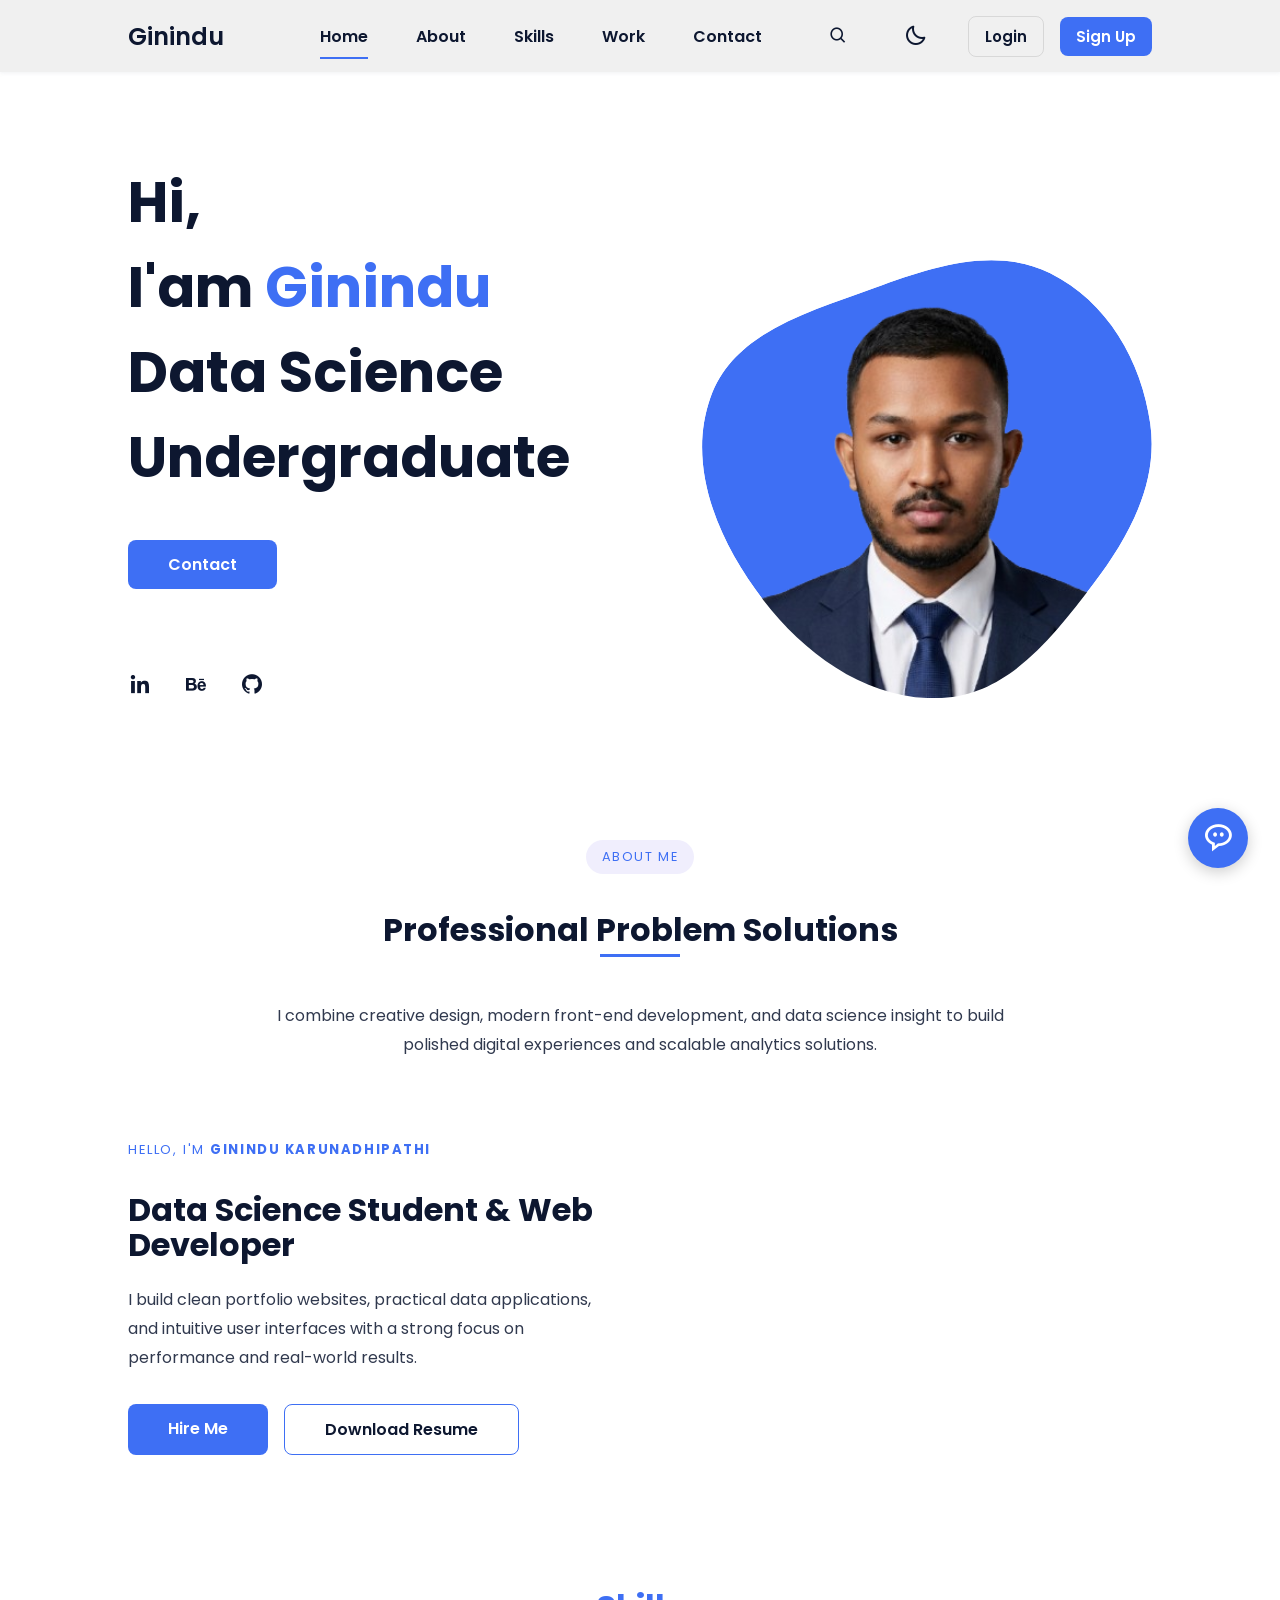
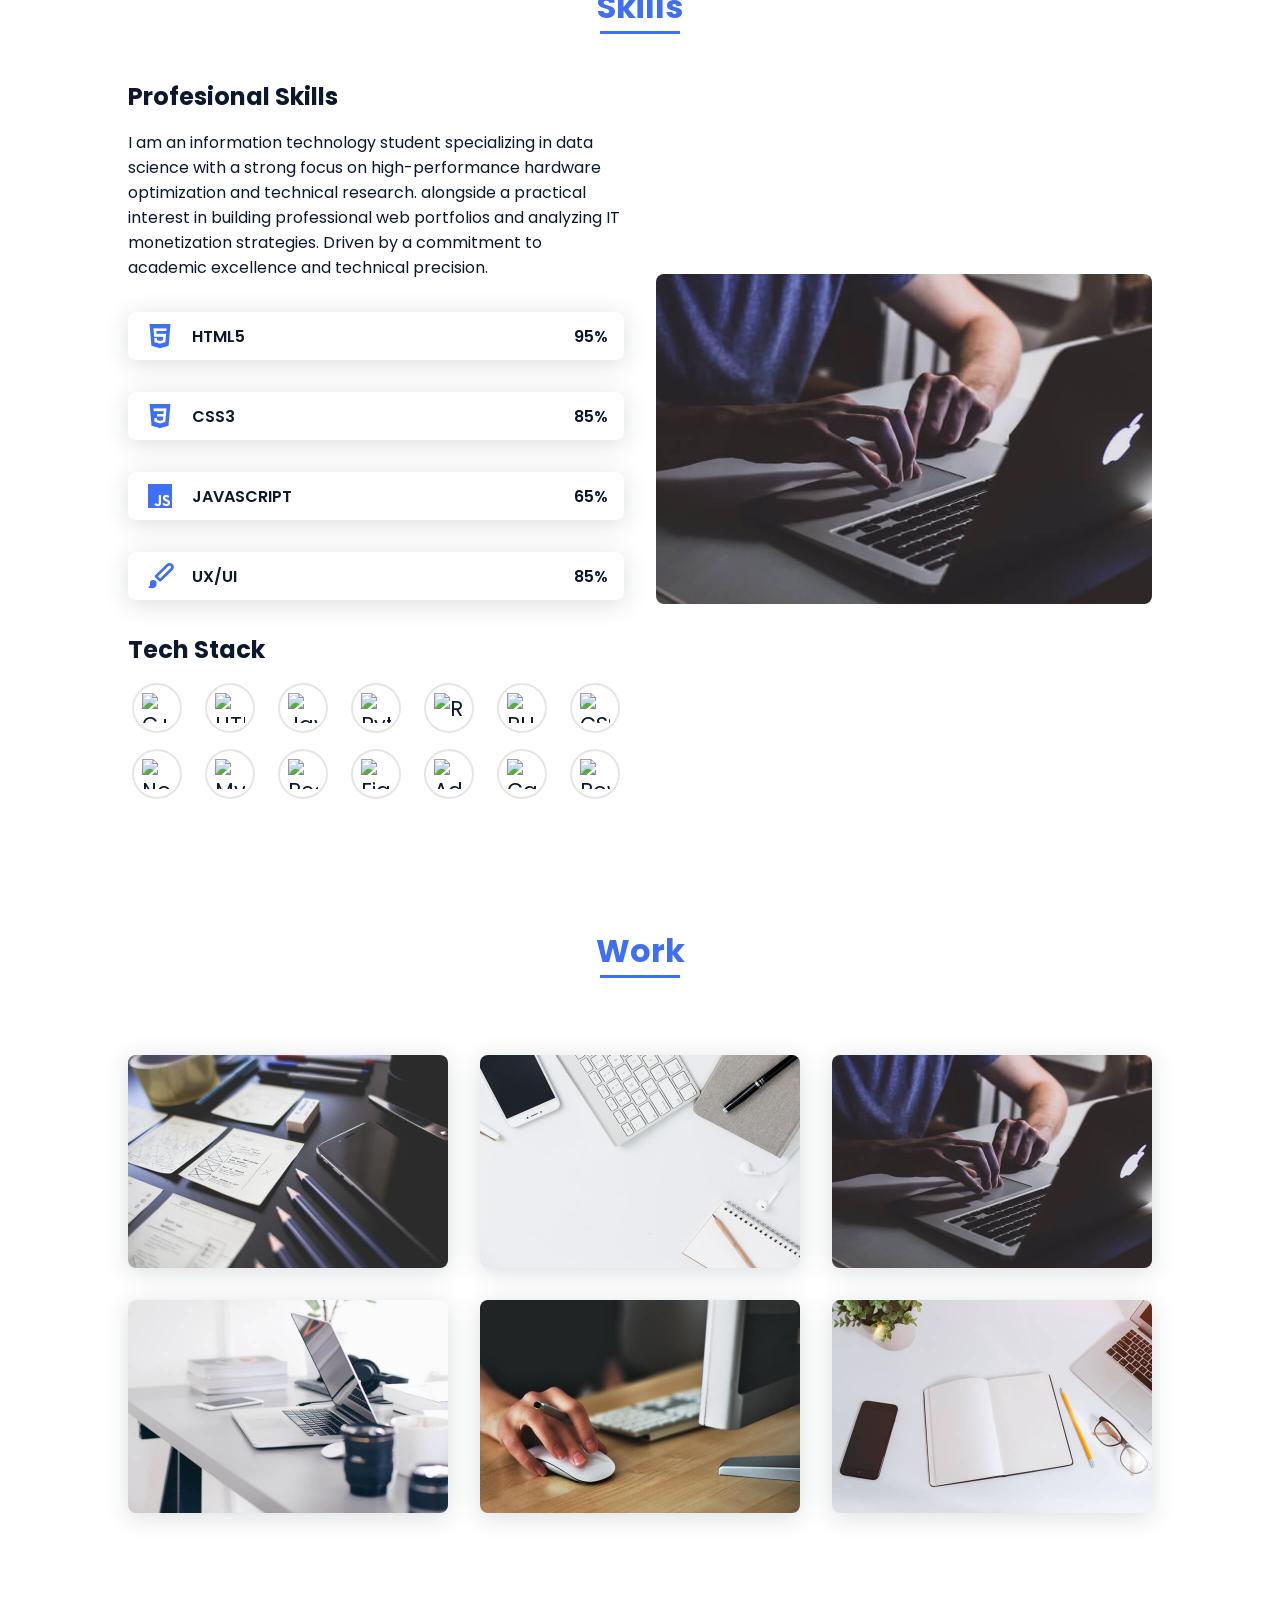
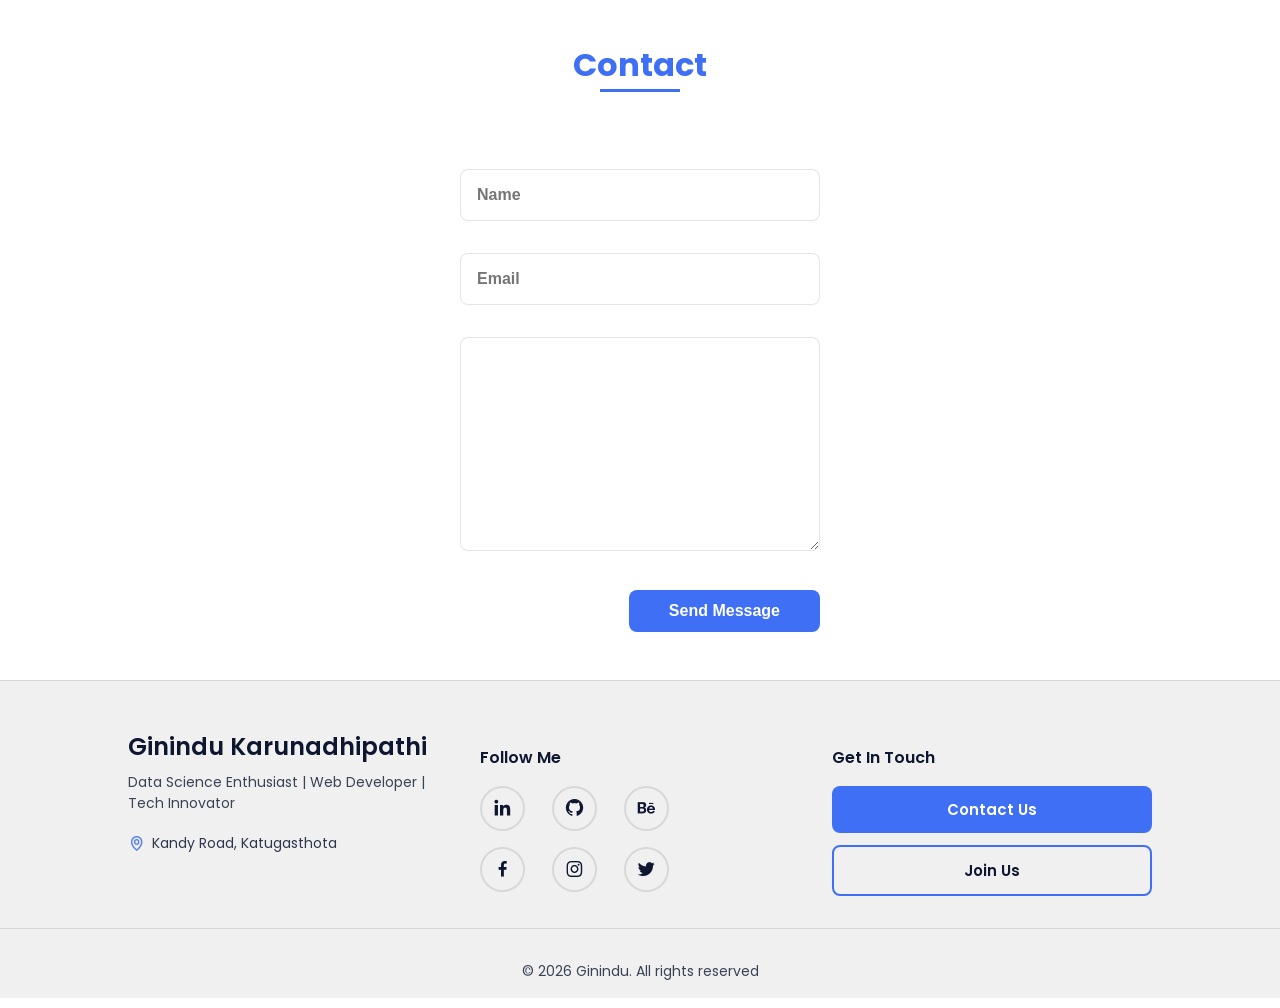
==== commit a88bdbb6: "location" ====
--- a/index.html
+++ b/index.html
@@ -341,6 +341,10 @@
             <div class="footer__content">
                 <p class="footer__title">Ginindu Karunadhipathi</p>
                 <p class="footer__subtitle">Data Science Enthusiast | Web Developer | Tech Innovator</p>
+                <div class="footer__location">
+                    <i class='bx bx-map footer__location-icon'></i>
+                    <span class="footer__location-text">Kandy Road, Katugasthota</span>
+                </div>
             </div>
 
             <div class="footer__social">
--- a/assets/css/styles.css
+++ b/assets/css/styles.css
@@ -846,6 +846,27 @@
   color: var(--text-color);
   opacity: 0.8;
   line-height: 1.5;
+  margin-bottom: 0.75rem;
+}
+
+.footer__location {
+  display: inline-flex;
+  align-items: center;
+  gap: 0.4rem;
+  margin-top: 0.5rem;
+  font-size: 0.875rem;
+  color: var(--text-color);
+  opacity: 0.85;
+}
+
+.footer__location-icon {
+  font-size: 1.1rem;
+  color: var(--first-color);
+  flex-shrink: 0;
+}
+
+.footer__location-text {
+  line-height: 1.4;
 }
 
 .footer__section-title {
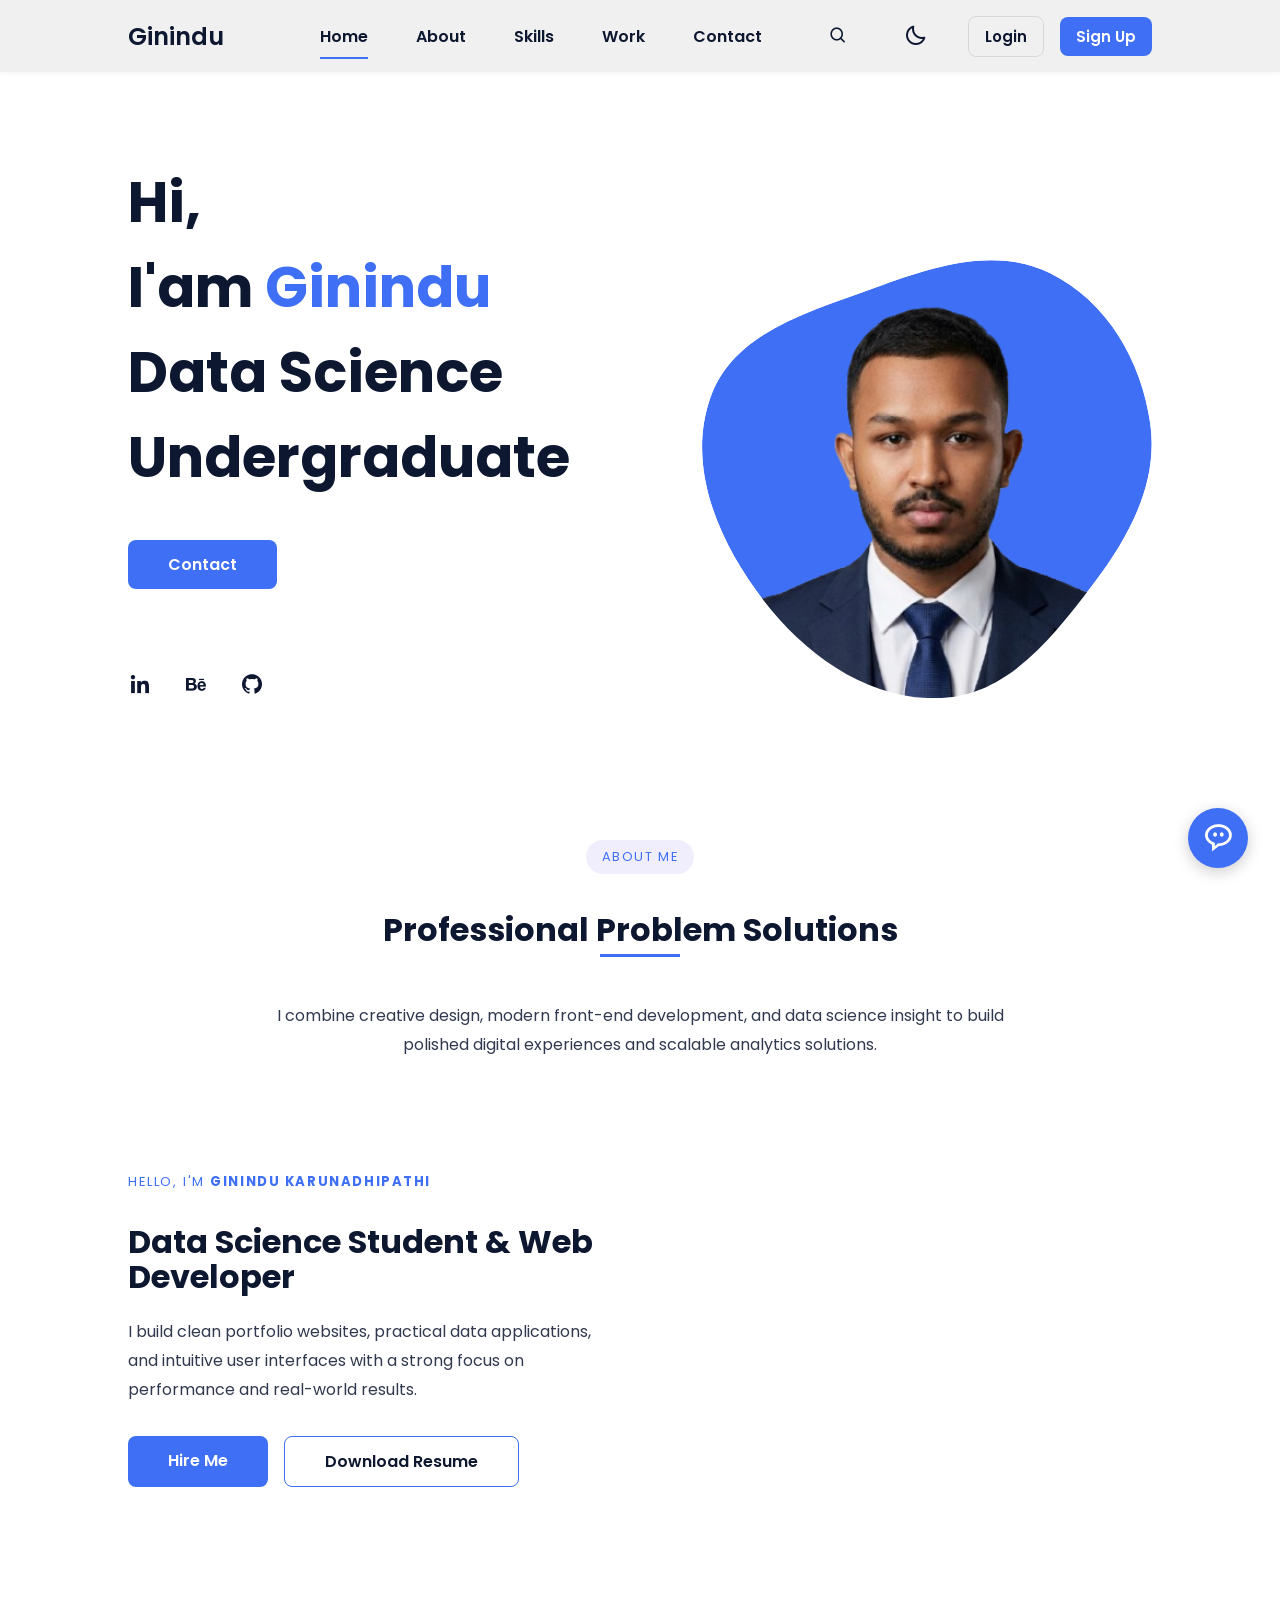
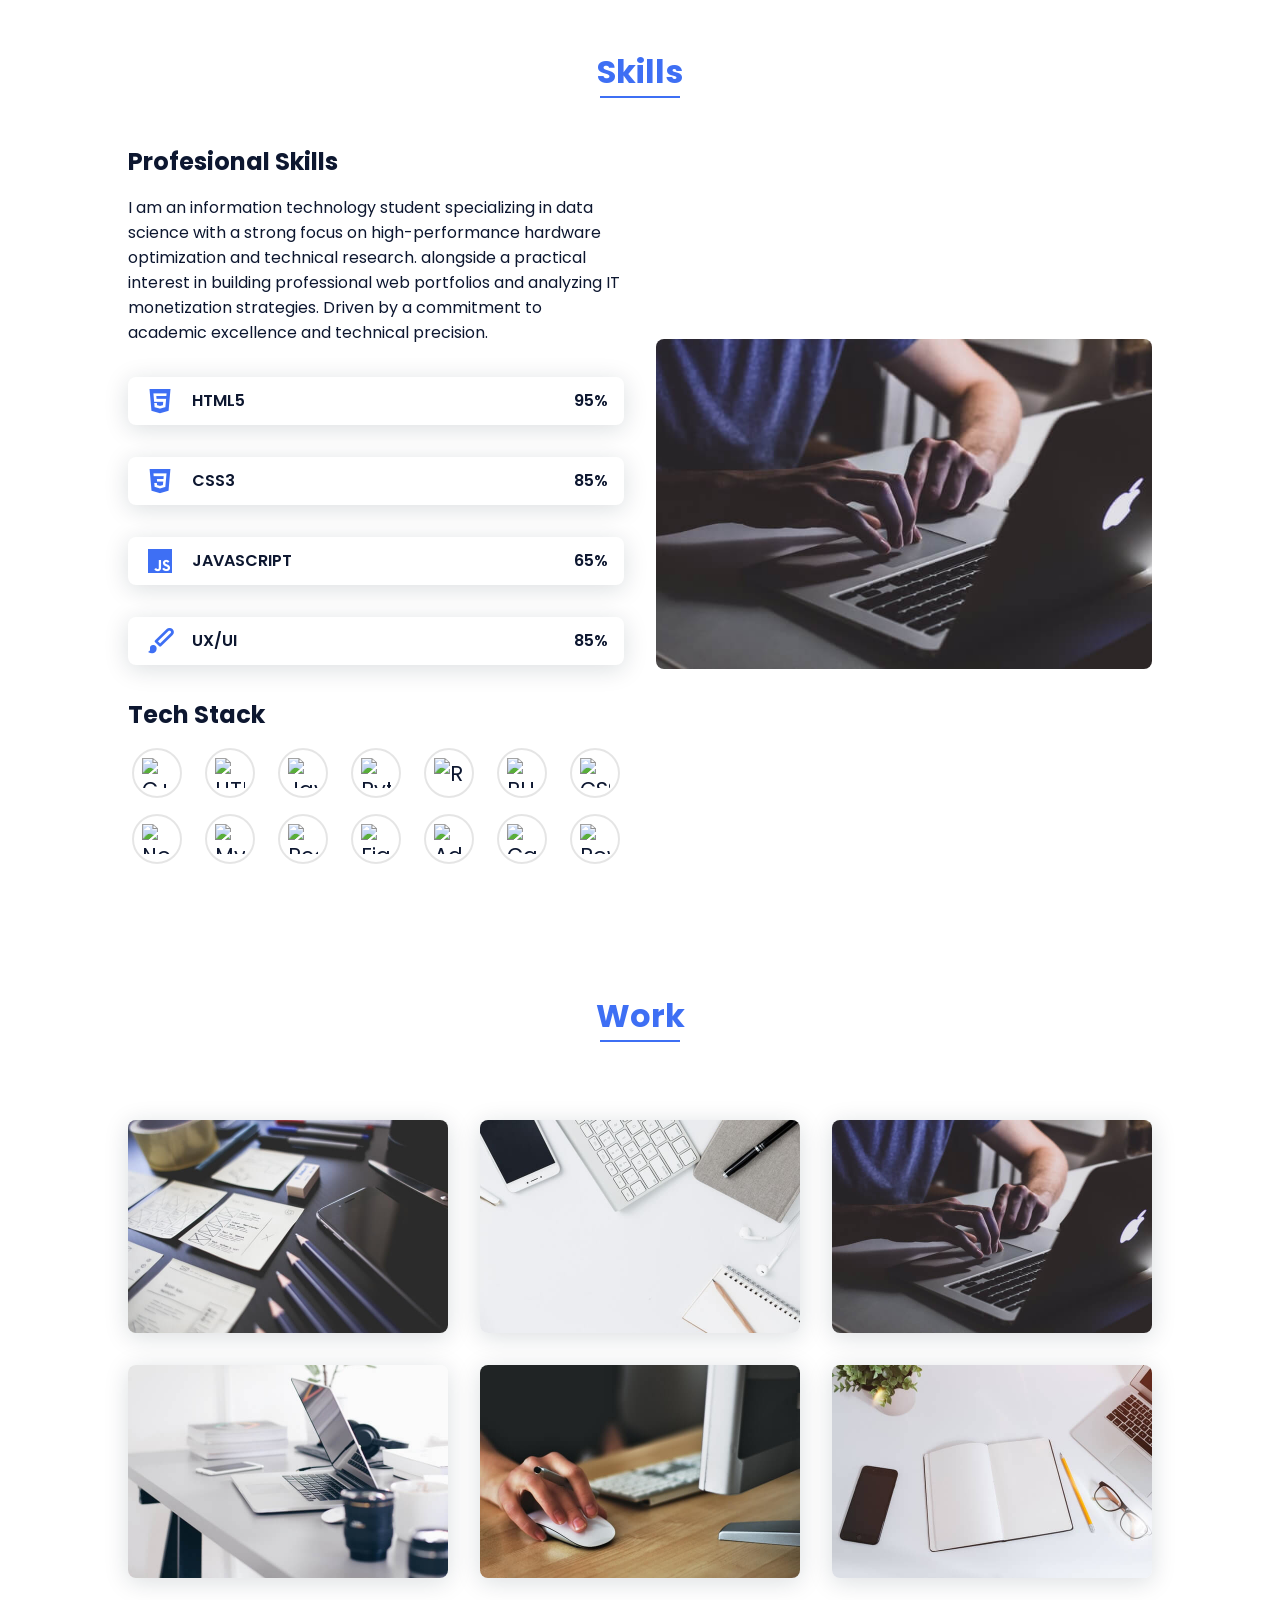
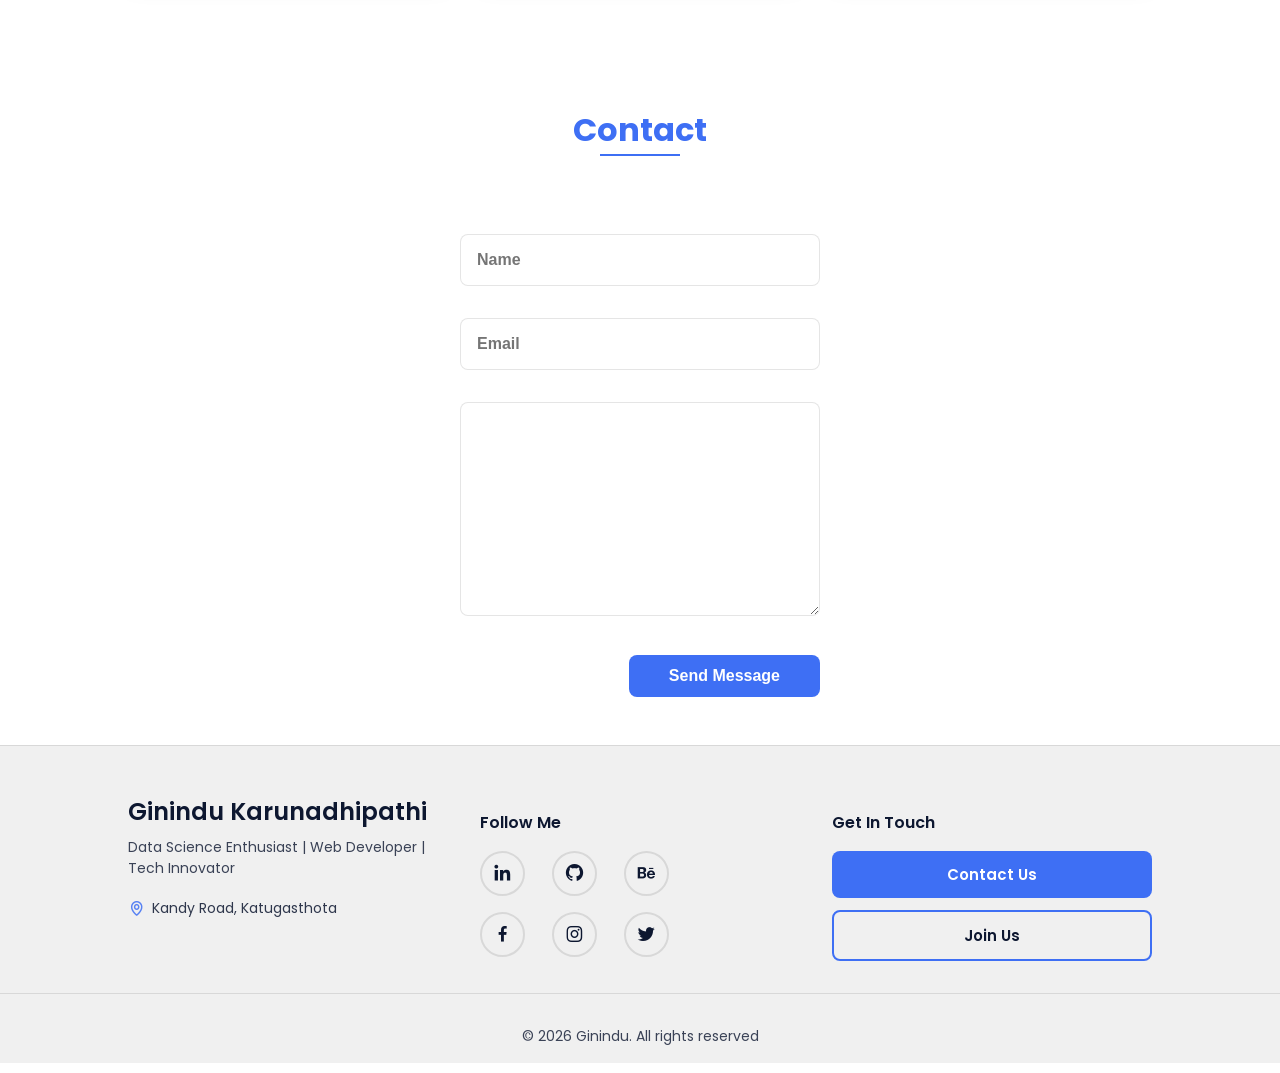
==== commit 9b0c09bf: "new about section" ====
--- a/index.html
+++ b/index.html
@@ -115,6 +115,20 @@
                     <div class="about__actions">
                         <a href="#contact" class="button">Hire Me</a>
                         <a href="signup.html" class="button button--secondary">Download Resume</a>
+                    </div>
+                </div>
+
+                <div class="about__image-wrap">
+                    <div class="about__image-ring"></div>
+                    <div class="about__image-blob"></div>
+                    <img src="assets/img/about.png" alt="Ginindu Karunadhipathi" class="about__img-photo">
+                    <div class="about__image-badge">
+                        <i class='bx bx-data'></i>
+                        <span>Data Science</span>
+                    </div>
+                    <div class="about__image-badge about__image-badge--bottom">
+                        <i class='bx bx-code-alt'></i>
+                        <span>Web Dev</span>
                     </div>
                 </div>
             </div>
--- a/assets/css/styles.css
+++ b/assets/css/styles.css
@@ -561,10 +561,13 @@
 
 .about__container {
   display: grid;
-  gap: 2rem;
+  gap: 3rem;
   align-items: center;
-  grid-template-columns: 1fr;
+  grid-template-columns: 1fr 1fr;
   text-align: left;
+  width: 100%;
+  margin-left: auto;
+  margin-right: auto;
 }
 
 .about__content {
@@ -611,9 +614,128 @@
   color: #fff;
 }
 
-@media screen and (min-width: 768px) {
+/* ===== ABOUT IMAGE PANEL ===== */
+@keyframes floatImage {
+  0%, 100% { transform: translateY(0px); }
+  50%       { transform: translateY(-18px); }
+}
+
+@keyframes rotateRing {
+  from { transform: rotate(0deg); }
+  to   { transform: rotate(360deg); }
+}
+
+@keyframes pulseGlow {
+  0%, 100% { box-shadow: 0 0 30px rgba(108, 92, 231, 0.35); }
+  50%       { box-shadow: 0 0 60px rgba(108, 92, 231, 0.65); }
+}
+
+@keyframes badgeSlideIn {
+  from { opacity: 0; transform: translateX(20px); }
+  to   { opacity: 1; transform: translateX(0); }
+}
+
+.about__image-wrap {
+  position: relative;
+  width: 100%;
+  max-width: 400px;
+  margin: 0 auto;
+  display: flex;
+  align-items: center;
+  justify-content: center;
+  padding: 2.5rem;
+  opacity: 0;
+  transform: translateX(60px);
+  transition: opacity 0.8s ease, transform 0.8s ease;
+}
+
+.about__image-wrap.in-view {
+  opacity: 1;
+  transform: translateX(0);
+}
+
+.about__image-ring {
+  position: absolute;
+  inset: 0;
+  border-radius: 50%;
+  border: 2px dashed rgba(108, 92, 231, 0.4);
+  animation: rotateRing 12s linear infinite;
+  pointer-events: none;
+}
+
+.about__image-blob {
+  position: absolute;
+  width: 88%;
+  height: 88%;
+  border-radius: 50%;
+  background: linear-gradient(135deg, rgba(108, 92, 231, 0.15) 0%, rgba(108, 92, 231, 0.05) 100%);
+  animation: floatImage 6s ease-in-out infinite;
+  pointer-events: none;
+}
+
+.about__img-photo {
+  position: relative;
+  width: 300px;
+  height: 300px;
+  object-fit: cover;
+  object-position: top center;
+  border-radius: 50%;
+  animation: floatImage 6s ease-in-out infinite, pulseGlow 4s ease-in-out infinite;
+  box-shadow: 0 20px 50px rgba(108, 92, 231, 0.3);
+  border: 4px solid rgba(108, 92, 231, 0.4);
+  transition: transform 0.4s ease, box-shadow 0.4s ease;
+  z-index: 2;
+}
+
+.about__img-photo:hover {
+  transform: scale(1.04) translateY(-8px);
+  box-shadow: 0 30px 70px rgba(108, 92, 231, 0.5);
+}
+
+.about__image-badge {
+  position: absolute;
+  left: -10px;
+  top: 30%;
+  display: flex;
+  align-items: center;
+  gap: 0.4rem;
+  background-color: var(--bg-color);
+  border: 1.5px solid rgba(108, 92, 231, 0.3);
+  border-radius: 2rem;
+  padding: 0.4rem 0.85rem;
+  font-size: 0.78rem;
+  font-weight: var(--font-semi);
+  color: var(--first-color);
+  box-shadow: 0 4px 16px rgba(108, 92, 231, 0.2);
+  animation: badgeSlideIn 0.8s ease forwards 0.6s, floatImage 5s ease-in-out infinite 0.6s;
+  opacity: 0;
+  z-index: 3;
+  white-space: nowrap;
+}
+
+.about__image-badge--bottom {
+  left: auto;
+  right: -10px;
+  top: auto;
+  bottom: 30%;
+  animation: badgeSlideIn 0.8s ease forwards 1s, floatImage 5s ease-in-out infinite 1s;
+}
+
+.about__image-badge i {
+  font-size: 1rem;
+}
+
+[data-theme="dark"] .about__image-badge {
+  background-color: #1a1a2e;
+  border-color: rgba(108, 92, 231, 0.4);
+}
+
+@media screen and (max-width: 900px) {
   .about__container {
     grid-template-columns: 1fr;
+  }
+  .about__image-wrap {
+    max-width: 300px;
   }
 }
 
@@ -621,9 +743,14 @@
   .about__container {
     text-align: center;
   }
-
   .about__actions {
     justify-content: center;
+  }
+  .about__image-badge {
+    left: 0;
+  }
+  .about__image-badge--bottom {
+    right: 0;
   }
 }
 
